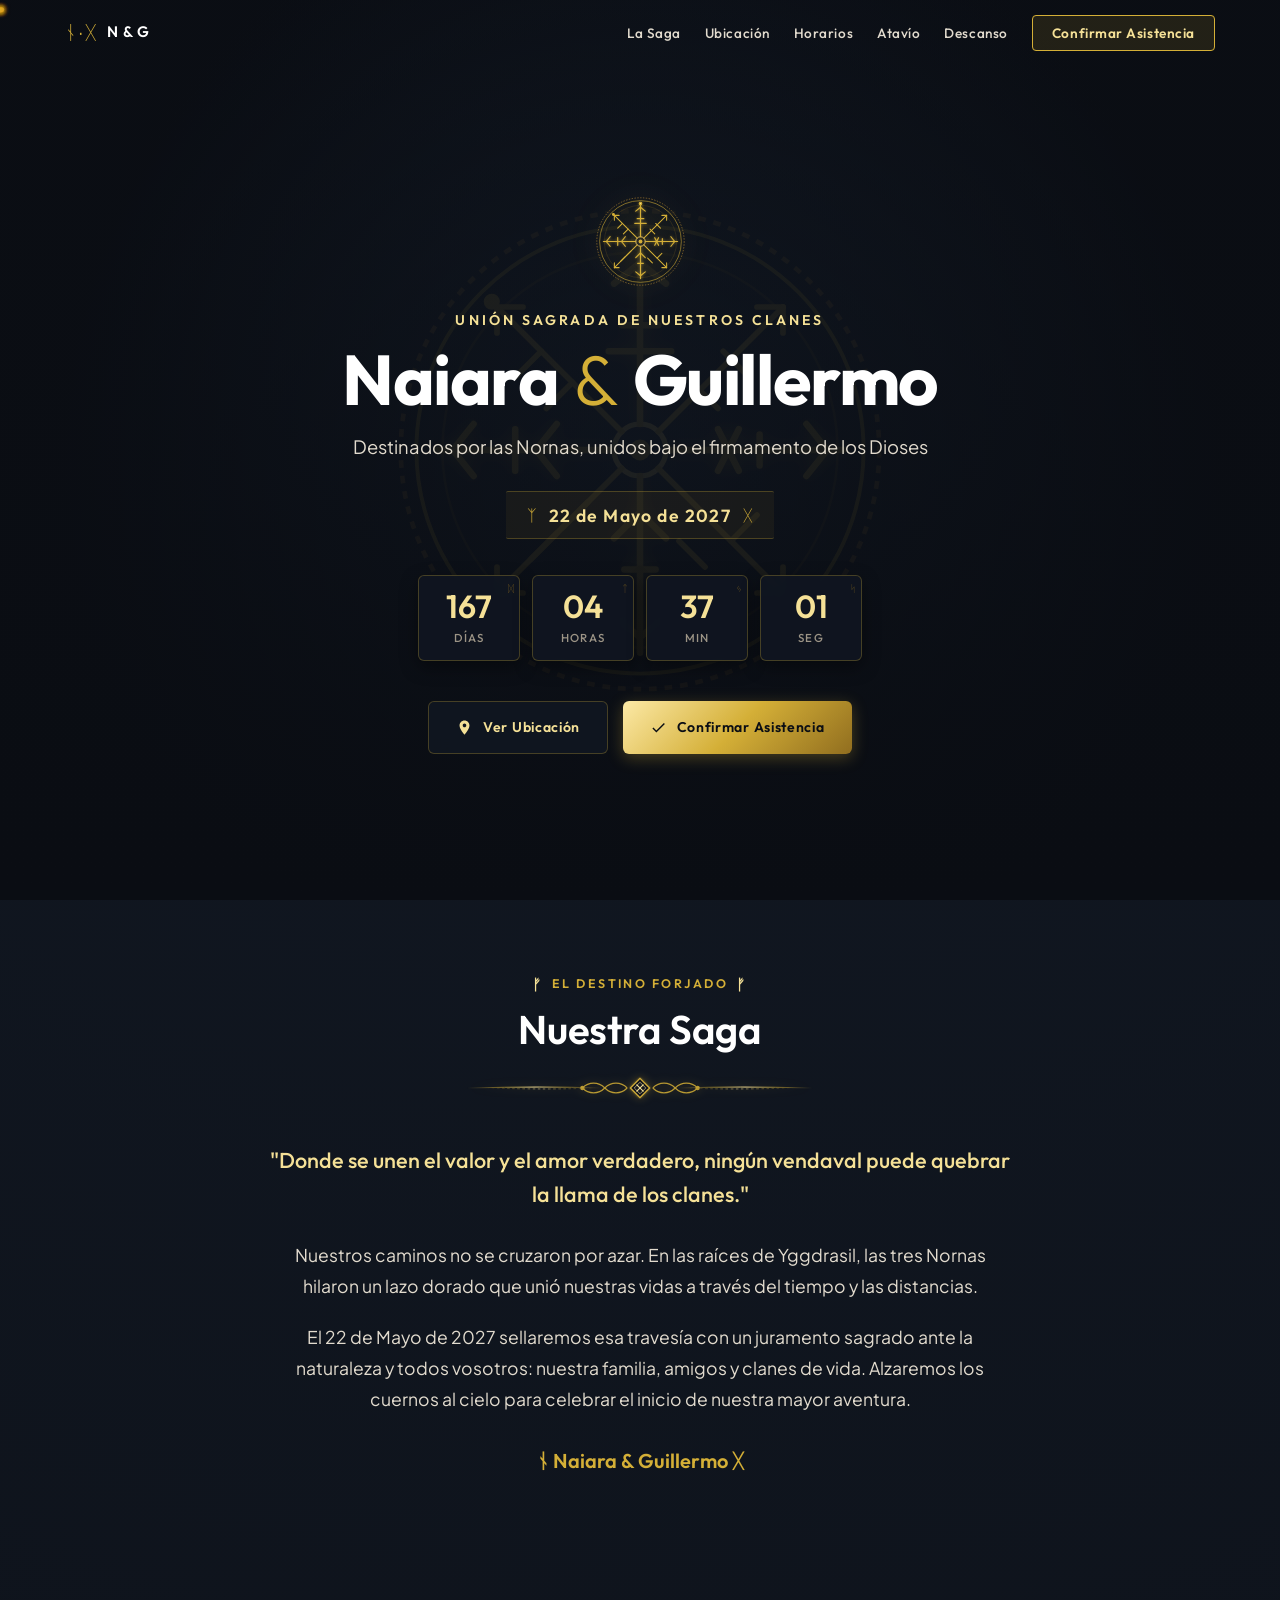
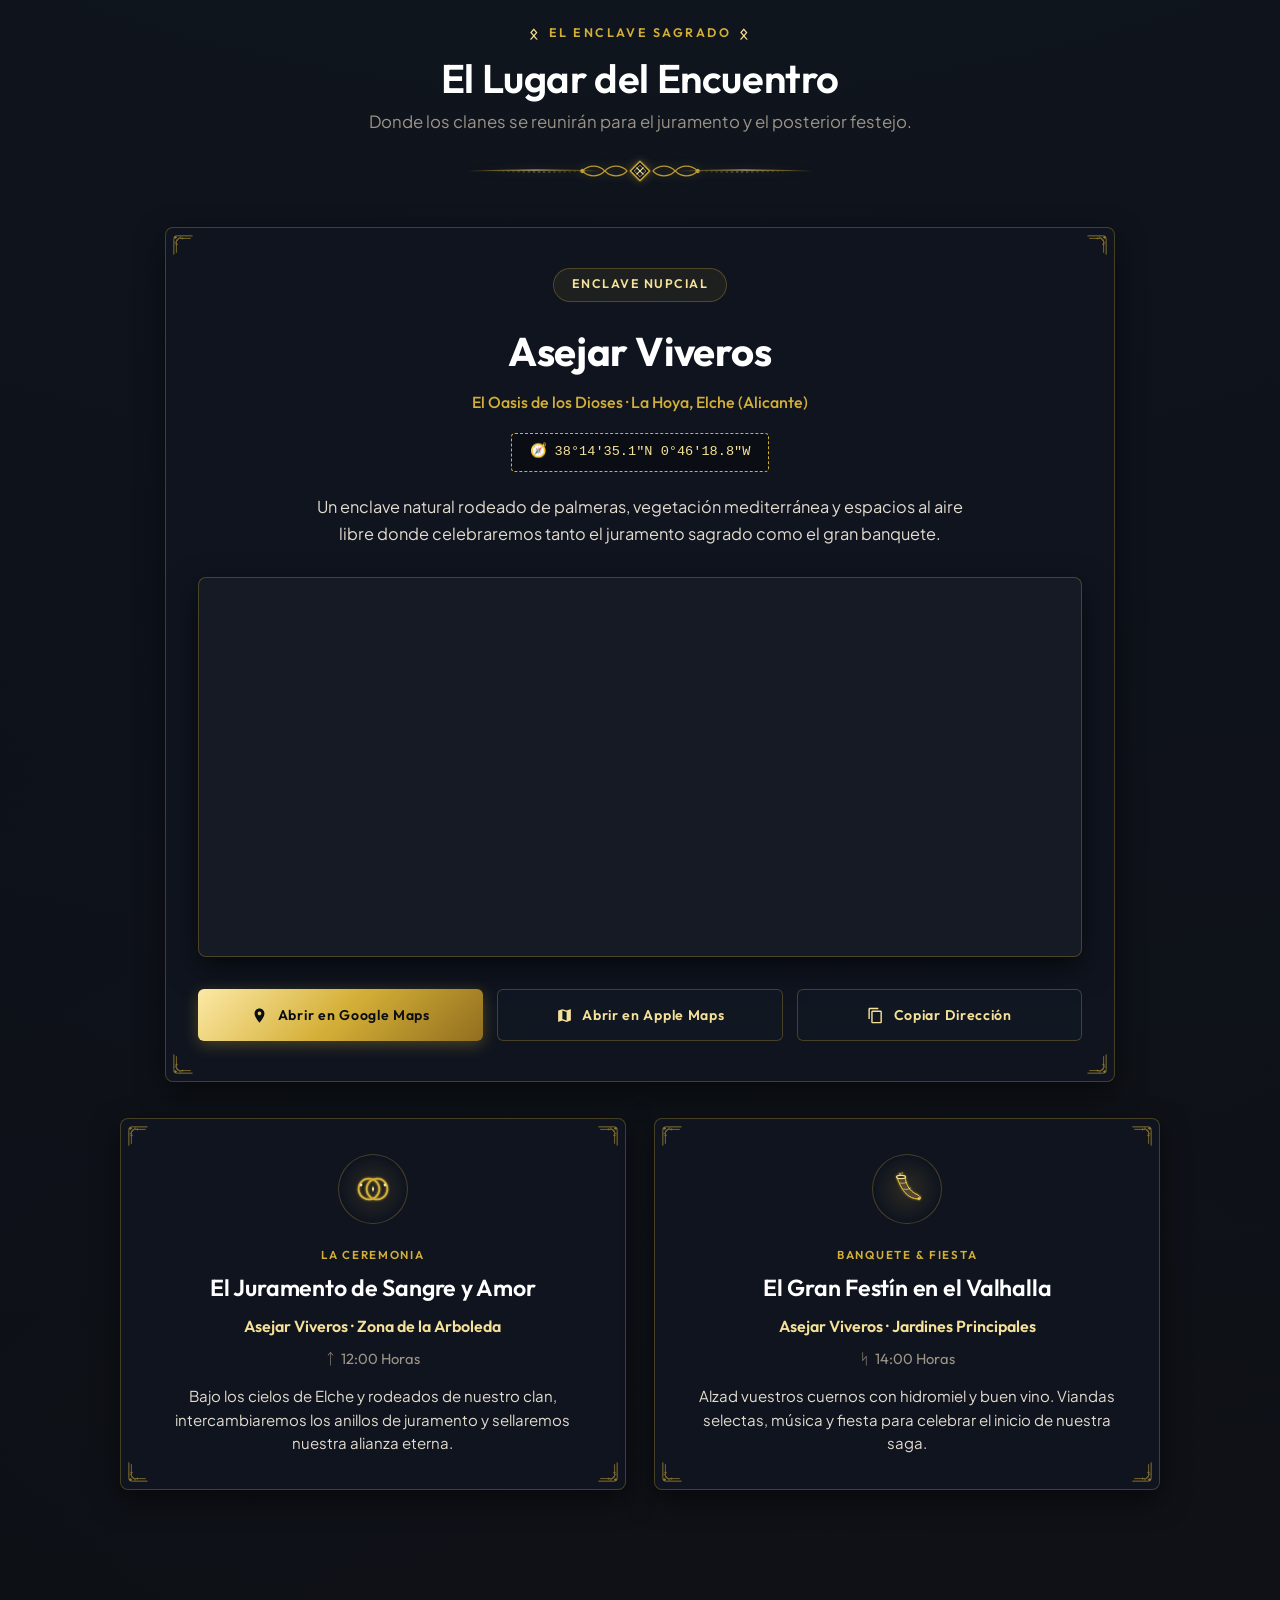
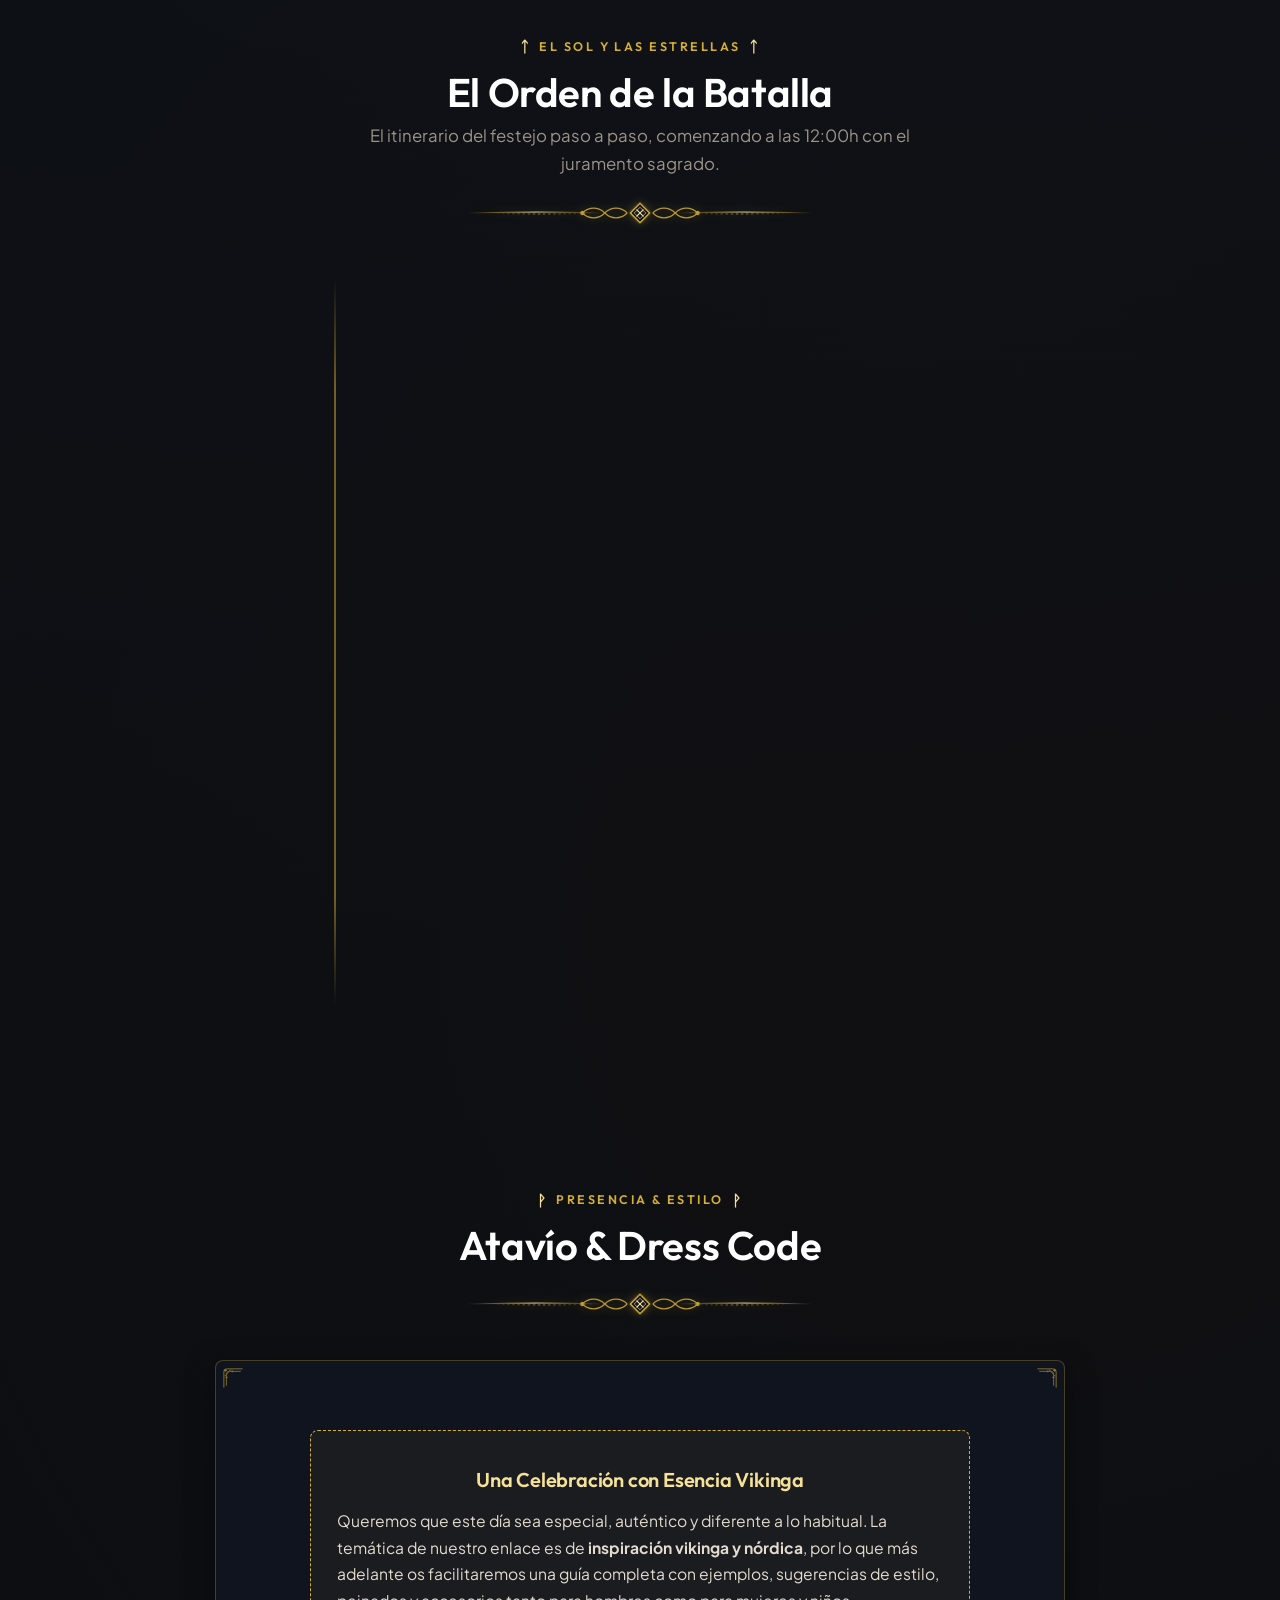
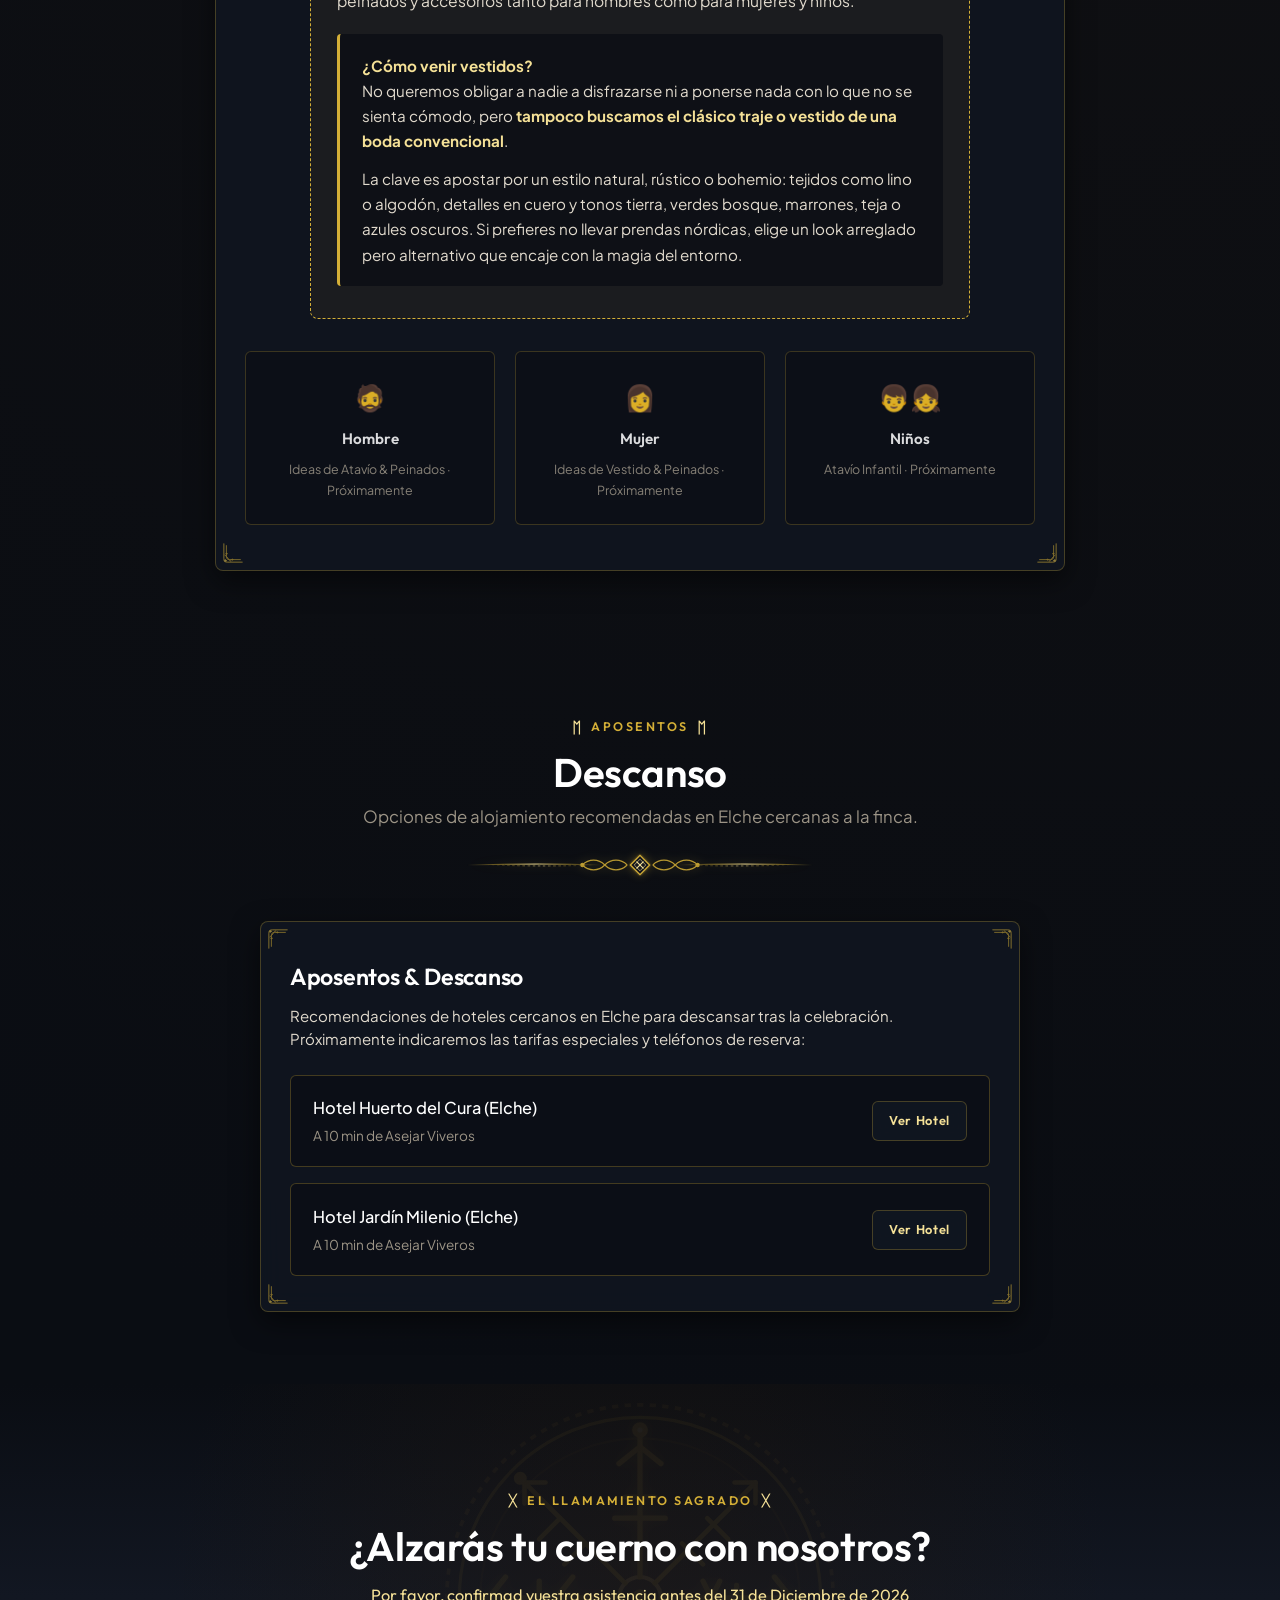
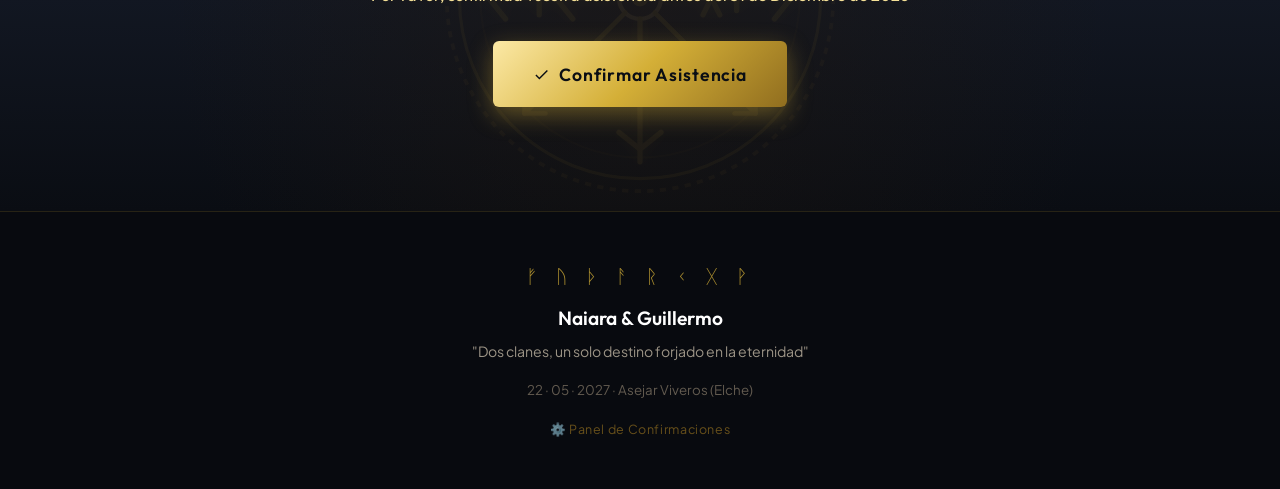
==== index.html @ ad353be0 "Initial commit + primera versión" ====
<!DOCTYPE html>
<html lang="es">
<head>
  <meta charset="UTF-8" />
  <meta name="viewport" content="width=device-width, initial-scale=1.0, maximum-scale=5.0" />
  <title>Naiara & Guillermo · 22 de Mayo de 2027</title>
  <meta name="description" content="Invitación de boda de Naiara & Guillermo · 22 de Mayo de 2027 en Asejar Viveros, Elche. Destinados por las Nornas, unidos bajo el firmamento de los Dioses." />

  <!-- Open Graph para compartir en WhatsApp, Telegram y redes -->
  <meta property="og:title" content="Boda Naiara & Guillermo · 22.05.2027" />
  <meta property="og:description" content="Acompáñanos a celebrar nuestro gran festejo de boda en Asejar Viveros (Elche)." />
  <meta property="og:type" content="website" />
  
  <!-- Favicon rúnico SVG -->
  <link rel="icon" type="image/svg+xml" href="assets/svg/vegvisir.svg" />

  <!-- Estilos -->
  <link rel="stylesheet" href="css/style.css" />
</head>
<body>

  <!-- Canvas interactivo de brasas nórdicas -->
  <canvas id="ember-canvas"></canvas>

  <!-- Telón de fondo para menú móvil (detrás de los links nítidos) -->
  <div class="nav-backdrop" id="nav-backdrop"></div>

  <div class="page-wrapper">

    <!-- BARRA DE NAVEGACIÓN SUPERIOR -->
    <header class="viking-navbar" id="viking-navbar">
      <div class="nav-container">
        <a href="#hero" class="nav-brand" aria-label="Inicio">
          <span class="nav-logo-rune">ᚾ·ᚷ</span>
          <span class="nav-names" data-bind="monogram">Naiara & Guillermo</span>
        </a>

        <!-- Botón Hamburguesa alineado a la derecha -->
        <button class="menu-toggle" id="menu-toggle" aria-label="Abrir menú de navegación">
          <span></span>
          <span></span>
          <span></span>
        </button>

        <nav>
          <ul class="nav-links" id="nav-links">
            <li><a href="#historia">La Saga</a></li>
            <li><a href="#ubicacion">Ubicación</a></li>
            <li><a href="#cronograma">Horarios</a></li>
            <li><a href="#atavio">Atavío</a></li>
            <li><a href="#descanso">Descanso</a></li>
            <li><a href="asistencia.html" class="nav-rsvp-btn">Confirmar Asistencia</a></li>
          </ul>
        </nav>
      </div>
    </header>

    <!-- PORTADA / HERO -->
    <section class="hero" id="hero">
      <div class="hero-ornament-bg">
        <img src="assets/svg/vegvisir.svg" alt="" width="520" height="520" />
      </div>

      <img src="assets/svg/vegvisir.svg" alt="Sello Vegvísir" class="hero-crest reveal" width="95" height="95" />

      <p class="hero-tagline-top reveal" style="--delay: 0.1s">Unión Sagrada de Nuestros Clanes</p>
      
      <h1 class="hero-title reveal" style="--delay: 0.2s">
        <span data-bind="brideName">Naiara</span>
        <span class="ampersand">&</span>
        <span data-bind="groomName">Guillermo</span>
      </h1>

      <p class="hero-subtitle reveal" style="--delay: 0.3s" data-bind="epicTagline">
        Destinados por las Nornas, unidos bajo el firmamento de los Dioses
      </p>

      <div class="hero-date-badge reveal" style="--delay: 0.4s">
        <span class="rune-icon">ᛉ</span>
        <span class="date-text" data-bind="dateDisplayText">22 de Mayo de 2027</span>
        <span class="rune-icon">ᚷ</span>
      </div>

      <!-- CONTADOR DE TIEMPO REGRESIVO -->
      <div class="countdown-wrapper reveal" id="countdown-box" style="--delay: 0.5s">
        <div class="countdown-unit">
          <span class="rune-mark">ᛞ</span>
          <div class="countdown-num" id="cd-days">--</div>
          <div class="countdown-label">Días</div>
        </div>
        <div class="countdown-unit">
          <span class="rune-mark">ᛏ</span>
          <div class="countdown-num" id="cd-hours">--</div>
          <div class="countdown-label">Horas</div>
        </div>
        <div class="countdown-unit">
          <span class="rune-mark">ᛃ</span>
          <div class="countdown-num" id="cd-mins">--</div>
          <div class="countdown-label">Min</div>
        </div>
        <div class="countdown-unit">
          <span class="rune-mark">ᛋ</span>
          <div class="countdown-num" id="cd-secs">--</div>
          <div class="countdown-label">Seg</div>
        </div>
      </div>

      <div class="hero-actions reveal" style="--delay: 0.6s">
        <a href="#ubicacion" class="btn-viking btn-viking-outline">
          <span class="btn-icon-svg">
            <svg viewBox="0 0 24 24"><path d="M12 2C8.13 2 5 5.13 5 9c0 5.25 7 13 7 13s7-7.75 7-13c0-3.87-3.13-7-7-7zm0 9.5c-1.38 0-2.5-1.12-2.5-2.5s1.12-2.5 2.5-2.5 2.5 1.12 2.5 2.5-1.12 2.5-2.5 2.5z"/></svg>
          </span>
          <span>Ver Ubicación</span>
        </a>
        <a href="asistencia.html" class="btn-viking btn-viking-primary">
          <span class="btn-icon-svg">
            <svg viewBox="0 0 24 24"><path d="M9 16.2L4.8 12l-1.4 1.4L9 19 21 7l-1.4-1.4L9 16.2z"/></svg>
          </span>
          <span>Confirmar Asistencia</span>
        </a>
      </div>
    </section>

    <!-- SECCIÓN: NUESTRA SAGA -->
    <section class="section" id="historia">
      <div class="container">
        <div class="section-header reveal">
          <div class="section-pretitle">
            <span class="rune">ᚠ</span>
            <span>El Destino Forjado</span>
            <span class="rune">ᚠ</span>
          </div>
          <h2 class="section-title">Nuestra Saga</h2>
          <div class="viking-divider">
            <img src="assets/svg/viking-divider.svg" alt="" />
          </div>
        </div>

        <div class="story-wrapper reveal">
          <blockquote class="story-quote">
            "Donde se unen el valor y el amor verdadero, ningún vendaval puede quebrar la llama de los clanes."
          </blockquote>
          <p class="story-p">
            Nuestros caminos no se cruzaron por azar. En las raíces de Yggdrasil, las tres Nornas hilaron un lazo dorado que unió nuestras vidas a través del tiempo y las distancias.
          </p>
          <p class="story-p">
            El 22 de Mayo de 2027 sellaremos esa travesía con un juramento sagrado ante la naturaleza y todos vosotros: nuestra familia, amigos y clanes de vida. Alzaremos los cuernos al cielo para celebrar el inicio de nuestra mayor aventura.
          </p>
          <div class="story-signature">
            ᚾ Naiara & Guillermo ᚷ
          </div>
        </div>
      </div>
    </section>

    <!-- SECCIÓN: UBICACIÓN (ASEJAR VIVEROS) -->
    <section class="section" id="ubicacion">
      <div class="container">
        <div class="section-header reveal">
          <div class="section-pretitle">
            <span class="rune">ᛟ</span>
            <span>El Enclave Sagrado</span>
            <span class="rune">ᛟ</span>
          </div>
          <h2 class="section-title">El Lugar del Encuentro</h2>
          <p class="section-subtitle">
            Donde los clanes se reunirán para el juramento y el posterior festejo.
          </p>
          <div class="viking-divider">
            <img src="assets/svg/viking-divider.svg" alt="" />
          </div>
        </div>

        <!-- TARJETA DEL ENCLAVE CON MAPA EMBEBIDO -->
        <div class="viking-card venue-showcase-card reveal">
          <img src="assets/svg/knot-corner.svg" class="card-corner corner-tl" alt="" />
          <img src="assets/svg/knot-corner.svg" class="card-corner corner-tr" alt="" />
          <img src="assets/svg/knot-corner.svg" class="card-corner corner-bl" alt="" />
          <img src="assets/svg/knot-corner.svg" class="card-corner corner-br" alt="" />

          <div class="venue-header-badge">
            <span>Enclave Nupcial</span>
          </div>

          <h3 class="venue-main-title" data-bind="venue.name">Asejar Viveros</h3>
          <p class="venue-tagline" data-bind="venue.subtitle">El Oasis de los Dioses · La Hoya, Elche (Alicante)</p>

          <div class="venue-coords-box" title="Coordenadas GPS">
            <span>🧭</span>
            <span data-bind="venue.coordinates">38°14'35.1"N 0°46'18.8"W</span>
          </div>

          <p class="venue-desc-text" data-bind="venue.description">
            Un enclave natural rodeado de palmeras, vegetación mediterránea y espacios al aire libre donde celebraremos tanto el juramento sagrado como el gran banquete.
          </p>

          <!-- MAPA EMBEBIDO -->
          <div class="map-frame-wrapper">
            <iframe 
              title="Ubicación de Asejar Viveros en Google Maps"
              src="https://maps.google.com/maps?q=38.2430805,-0.7718989&amp;hl=es&amp;z=15&amp;output=embed"
              loading="lazy"
              allowfullscreen>
            </iframe>
          </div>

          <!-- BOTONES DE ACCIÓN -->
          <div class="map-actions-grid">
            <a href="https://maps.app.goo.gl/aNG3K9HyFQzcdcWY9" target="_blank" rel="noopener noreferrer" class="btn-viking btn-viking-primary" data-bind="venue.mapsShortUrl">
              <span class="btn-icon-svg">
                <svg viewBox="0 0 24 24"><path d="M12 2C8.13 2 5 5.13 5 9c0 5.25 7 13 7 13s7-7.75 7-13c0-3.87-3.13-7-7-7zm0 9.5c-1.38 0-2.5-1.12-2.5-2.5s1.12-2.5 2.5-2.5 2.5 1.12 2.5 2.5-1.12 2.5-2.5 2.5z"/></svg>
              </span>
              <span>Abrir en Google Maps</span>
            </a>

            <a href="https://maps.apple.com/?q=38.2430805,-0.7718989" target="_blank" rel="noopener noreferrer" class="btn-viking btn-viking-outline" data-bind="venue.appleMapsUrl">
              <span class="btn-icon-svg">
                <svg viewBox="0 0 24 24"><path d="M20.5 3l-.16.03L15 5.1 9 3 3.36 4.9c-.21.07-.36.25-.36.48V20.5c0 .28.22.5.5.5l.16-.03L9 18.9l6 2.1 5.64-1.9c.21-.07.36-.25.36-.48V3.5c0-.28-.22-.5-.5-.5zM15 19l-6-2.11V5l6 2.11V19z"/></svg>
              </span>
              <span>Abrir en Apple Maps</span>
            </a>

            <button type="button" class="btn-viking btn-viking-outline" data-copy-target="venue-address-hidden" data-toast-msg="¡Dirección copiada al portapapeles!">
              <span class="btn-icon-svg">
                <svg viewBox="0 0 24 24"><path d="M16 1H4c-1.1 0-2 .9-2 2v14h2V3h12V1zm3 4H8c-1.1 0-2 .9-2 2v14c0 1.1.9 2 2 2h11c1.1 0 2-.9 2-2V7c0-1.1-.9-2-2-2zm0 16H8V7h11v14z"/></svg>
              </span>
              <span>Copiar Dirección</span>
            </button>
            <span id="venue-address-hidden" data-copy-val="Partida de La Hoya, Polígono 72, Parcela 83, 03294 La Hoya, Elche (Alicante)" style="display: none;"></span>
          </div>
        </div>

        <!-- CEREMONIA (12:00h) & BANQUETE (14:00h) -->
        <div class="conclaves-grid">
          <div class="viking-card conclave-card reveal" style="--delay: 0.1s">
            <img src="assets/svg/knot-corner.svg" class="card-corner corner-tl" alt="" />
            <img src="assets/svg/knot-corner.svg" class="card-corner corner-tr" alt="" />
            <img src="assets/svg/knot-corner.svg" class="card-corner corner-bl" alt="" />
            <img src="assets/svg/knot-corner.svg" class="card-corner corner-br" alt="" />

            <div>
              <div class="conclave-icon-box">
                <img src="assets/svg/rings-oath.svg" alt="Anillos" width="40" height="40" />
              </div>
              <span class="conclave-badge">La Ceremonia</span>
              <h3 class="conclave-title" data-bind="ceremony.title">El Juramento de Sangre y Amor</h3>
              <p class="conclave-place" data-bind="ceremony.placeName">Asejar Viveros · Zona de la Arboleda</p>
              <div class="conclave-time">
                <span class="rune">ᛏ</span>
                <span data-bind="ceremony.time">12:00 Horas</span>
              </div>
              <p class="conclave-desc" data-bind="ceremony.description">
                Bajo los cielos de Elche y rodeados de nuestro clan, intercambiaremos los anillos de juramento y sellaremos nuestra alianza eterna.
              </p>
            </div>
          </div>

          <div class="viking-card conclave-card reveal" style="--delay: 0.2s">
            <img src="assets/svg/knot-corner.svg" class="card-corner corner-tl" alt="" />
            <img src="assets/svg/knot-corner.svg" class="card-corner corner-tr" alt="" />
            <img src="assets/svg/knot-corner.svg" class="card-corner corner-bl" alt="" />
            <img src="assets/svg/knot-corner.svg" class="card-corner corner-br" alt="" />

            <div>
              <div class="conclave-icon-box">
                <img src="assets/svg/drinking-horn.svg" alt="Cuerno" width="40" height="40" />
              </div>
              <span class="conclave-badge">Banquete & Fiesta</span>
              <h3 class="conclave-title" data-bind="banquet.title">El Gran Festín en el Valhalla</h3>
              <p class="conclave-place" data-bind="banquet.placeName">Asejar Viveros · Jardines Principales</p>
              <div class="conclave-time">
                <span class="rune">ᛋ</span>
                <span data-bind="banquet.time">14:00 Horas</span>
              </div>
              <p class="conclave-desc" data-bind="banquet.description">
                Alzad vuestros cuernos con hidromiel y buen vino. Viandas selectas, música y fiesta para celebrar el inicio de nuestra saga.
              </p>
            </div>
          </div>
        </div>

      </div>
    </section>

    <!-- SECCIÓN: CRONOGRAMA / TIMELINE -->
    <section class="section" id="cronograma">
      <div class="container">
        <div class="section-header reveal">
          <div class="section-pretitle">
            <span class="rune">ᛏ</span>
            <span>El Sol y las Estrellas</span>
            <span class="rune">ᛏ</span>
          </div>
          <h2 class="section-title">El Orden de la Batalla</h2>
          <p class="section-subtitle">
            El itinerario del festejo paso a paso, comenzando a las 12:00h con el juramento sagrado.
          </p>
          <div class="viking-divider">
            <img src="assets/svg/viking-divider.svg" alt="" />
          </div>
        </div>

        <div class="timeline-container" id="timeline-list">
          <!-- Inyectado dinámicamente desde js/config.js -->
        </div>
      </div>
    </section>

    <!-- SECCIÓN: ATAVÍO DE GALA -->
    <section class="section" id="atavio">
      <div class="container">
        <div class="section-header reveal">
          <div class="section-pretitle">
            <span class="rune">ᚹ</span>
            <span>Presencia & Estilo</span>
            <span class="rune">ᚹ</span>
          </div>
          <h2 class="section-title">Atavío & Dress Code</h2>
          <div class="viking-divider">
            <img src="assets/svg/viking-divider.svg" alt="" />
          </div>
        </div>

        <div class="atavio-wrapper reveal">
          <div class="viking-card atavio-placeholder-card">
            <img src="assets/svg/knot-corner.svg" class="card-corner corner-tl" alt="" />
            <img src="assets/svg/knot-corner.svg" class="card-corner corner-tr" alt="" />
            <img src="assets/svg/knot-corner.svg" class="card-corner corner-bl" alt="" />
            <img src="assets/svg/knot-corner.svg" class="card-corner corner-br" alt="" />

            <div class="atavio-notice-box">
              <h3 class="atavio-notice-title">Una Celebración con Esencia Vikinga</h3>
              <p class="atavio-notice-text">
                Queremos que este día sea especial, auténtico y diferente a lo habitual. La temática de nuestro enlace es de <strong>inspiración vikinga y nórdica</strong>, por lo que más adelante os facilitaremos una guía completa con ejemplos, sugerencias de estilo, peinados y accesorios tanto para hombres como para mujeres y niños.
              </p>

              <div class="atavio-clarification-box">
                <p>
                  <strong>¿Cómo venir vestidos?</strong><br>
                  No queremos obligar a nadie a disfrazarse ni a ponerse nada con lo que no se sienta cómodo, pero <strong>tampoco buscamos el clásico traje o vestido de una boda convencional</strong>.
                </p>
                <p style="margin-top: 0.8rem;">
                  La clave es apostar por un estilo natural, rústico o bohemio: tejidos como lino o algodón, detalles en cuero y tonos tierra, verdes bosque, marrones, teja o azules oscuros. Si prefieres no llevar prendas nórdicas, elige un look arreglado pero alternativo que encaje con la magia del entorno.
                </p>
              </div>
            </div>

            <div class="atavio-categories-grid">
              <div class="atavio-cat-card">
                <span class="atavio-cat-icon">🧔</span>
                <span class="atavio-cat-name">Hombre</span>
                <span class="atavio-cat-status">Ideas de Atavío & Peinados · Próximamente</span>
              </div>
              <div class="atavio-cat-card">
                <span class="atavio-cat-icon">👩</span>
                <span class="atavio-cat-name">Mujer</span>
                <span class="atavio-cat-status">Ideas de Vestido & Peinados · Próximamente</span>
              </div>
              <div class="atavio-cat-card">
                <span class="atavio-cat-icon">👦👧</span>
                <span class="atavio-cat-name">Niños</span>
                <span class="atavio-cat-status">Atavío Infantil · Próximamente</span>
              </div>
            </div>
          </div>
        </div>
      </div>
    </section>

    <!-- SECCIÓN: DESCANSO -->
    <section class="section" id="descanso">
      <div class="container">
        <div class="section-header reveal">
          <div class="section-pretitle">
            <span class="rune">ᛖ</span>
            <span>Aposentos</span>
            <span class="rune">ᛖ</span>
          </div>
          <h2 class="section-title">Descanso</h2>
          <p class="section-subtitle">
            Opciones de alojamiento recomendadas en Elche cercanas a la finca.
          </p>
          <div class="viking-divider">
            <img src="assets/svg/viking-divider.svg" alt="" />
          </div>
        </div>

        <div class="stay-wrapper reveal">
          <div class="viking-card">
            <img src="assets/svg/knot-corner.svg" class="card-corner corner-tl" alt="" />
            <img src="assets/svg/knot-corner.svg" class="card-corner corner-tr" alt="" />
            <img src="assets/svg/knot-corner.svg" class="card-corner corner-bl" alt="" />
            <img src="assets/svg/knot-corner.svg" class="card-corner corner-br" alt="" />

            <h3 class="conclave-title" style="margin-bottom: 0.5rem;" data-bind="stay.title">Aposentos en Elche</h3>
            <p class="conclave-desc" data-bind="stay.description">
              Recomendaciones de hoteles cercanos para descansar tras la batalla:
            </p>

            <div class="hotel-list">
              <div class="hotel-item">
                <div>
                  <div class="hotel-name">Hotel Huerto del Cura (Elche)</div>
                  <div class="hotel-sub">A 10 min de Asejar Viveros</div>
                </div>
                <a href="https://maps.google.com/?q=Hotel+Huerto+del+Cura+Elche" target="_blank" rel="noopener noreferrer" class="btn-viking btn-viking-outline" style="min-height: 40px; padding: 0.45rem 1rem; font-size: 0.8rem;">
                  <span>Ver Hotel</span>
                </a>
              </div>

              <div class="hotel-item">
                <div>
                  <div class="hotel-name">Hotel Jardín Milenio (Elche)</div>
                  <div class="hotel-sub">A 10 min de Asejar Viveros</div>
                </div>
                <a href="https://maps.google.com/?q=Hotel+Jardin+Milenio+Elche" target="_blank" rel="noopener noreferrer" class="btn-viking btn-viking-outline" style="min-height: 40px; padding: 0.45rem 1rem; font-size: 0.8rem;">
                  <span>Ver Hotel</span>
                </a>
              </div>
            </div>
          </div>
        </div>
      </div>
    </section>

    <!-- LLAMAMIENTO FINAL -->
    <section class="cta-section" id="confirmar">
      <div class="cta-vegvisir-bg">
        <img src="assets/svg/vegvisir.svg" alt="" width="420" height="420" />
      </div>

      <div class="container" style="position: relative; z-index: 2;">
        <p class="section-pretitle">
          <span class="rune">ᚷ</span>
          <span>El Llamamiento Sagrado</span>
          <span class="rune">ᚷ</span>
        </p>

        <h2 class="cta-title">¿Alzarás tu cuerno con nosotros?</h2>
        
        <p class="cta-deadline" data-bind="rsvp.deadlineText">
          Por favor, confirmad vuestra asistencia antes del 31 de Diciembre de 2026
        </p>

        <div>
          <a href="asistencia.html" class="btn-viking btn-viking-primary btn-cta-giant">
            <span class="btn-icon-svg">
              <svg viewBox="0 0 24 24"><path d="M9 16.2L4.8 12l-1.4 1.4L9 19 21 7l-1.4-1.4L9 16.2z"/></svg>
            </span>
            <span>Confirmar Asistencia</span>
          </a>
        </div>
      </div>
    </section>

    <!-- FOOTER -->
    <footer class="viking-footer">
      <div class="footer-runes">ᚠ ᚢ ᚦ ᚨ ᚱ ᚲ ᚷ ᚹ</div>
      <div class="footer-names">Naiara & Guillermo</div>
      <p class="footer-quote">"Dos clanes, un solo destino forjado en la eternidad"</p>
      <small style="color: #635b50;">22 · 05 · 2027 · Asejar Viveros (Elche)</small>
      <br>
      <a href="dashboard.html" class="footer-admin-link">⚙️ Panel de Confirmaciones</a>
    </footer>

  </div>

  <!-- BOTÓN FLOTANTE VOLVER ARRIBA (BACK TO TOP) -->
  <button class="back-to-top" id="back-to-top" aria-label="Volver arriba">
    <svg viewBox="0 0 24 24">
      <path d="M7.41 15.41L12 10.83l4.59 4.58L18 14l-6-6-6 6z"/>
    </svg>
  </button>

  <!-- TOAST DE CONFIRMACIÓN -->
  <div class="toast-notice" id="copy-toast">
    ¡Copiado al portapapeles!
  </div>

  <!-- Scripts -->
  <script src="js/config.js"></script>
  <script src="js/main.js"></script>
</body>
</html>
---- css/style.css ----
/* ===================================================================
   HOJA DE ESTILOS PRINCIPAL - BODA NAIARA & GUILLERMO
   Estilo: Nórdico Moderno, Minimalista & Sofisticado
   Tipografía: Outfit + Plus Jakarta Sans
   =================================================================== */

@import url('https://fonts.googleapis.com/css2?family=Outfit:wght@300;400;500;600;700&family=Plus+Jakarta+Sans:wght@300;400;500;600&display=swap');

:root {
  /* Paleta Nórdica Contemporánea */
  --bg-deep: #0a0d13;
  --bg-surface: #10151f;
  --bg-card: rgba(16, 22, 33, 0.9);
  --bg-card-hover: rgba(22, 30, 45, 0.98);

  --gold-primary: #d4af37;
  --gold-light: #f5e197;
  --gold-dark: #916e1f;
  --gold-glow: rgba(212, 175, 55, 0.35);
  --gold-gradient: linear-gradient(135deg, #fce9a6 0%, #d4af37 50%, #916e1f 100%);

  --text-bright: #ffffff;
  --text-main: #e2dbce;
  --text-muted: #9c9486;
  --text-gold: #e2be62;

  --border-color: rgba(212, 175, 55, 0.28);
  --border-color-strong: rgba(212, 175, 55, 0.7);

  /* Tipografías Modernas */
  --font-epic: 'Outfit', -apple-system, BlinkMacSystemFont, sans-serif;
  --font-title: 'Outfit', -apple-system, BlinkMacSystemFont, sans-serif;
  --font-body: 'Plus Jakarta Sans', -apple-system, BlinkMacSystemFont, sans-serif;

  /* Transiciones */
  --transition-smooth: all 0.3s cubic-bezier(0.16, 1, 0.3, 1);
  --transition-quick: all 0.18s ease;
}

/* Reset y base */
*, *::before, *::after {
  box-sizing: border-box;
  margin: 0;
  padding: 0;
  -webkit-tap-highlight-color: transparent;
}

html {
  scroll-behavior: smooth;
  font-size: 16px;
  background-color: var(--bg-deep);
  color: var(--text-main);
  overflow-x: hidden;
  width: 100%;
}

body {
  font-family: var(--font-body);
  line-height: 1.65;
  overflow-x: hidden;
  width: 100%;
  background-color: var(--bg-deep);
  background-image: 
    radial-gradient(circle at 50% 0%, rgba(30, 42, 60, 0.4) 0%, transparent 60%),
    radial-gradient(circle at 80% 60%, rgba(35, 25, 15, 0.25) 0%, transparent 50%);
  position: relative;
  min-height: 100vh;
}

body.menu-locked {
  overflow: hidden;
}

/* Canvas de brasas nórdicas */
#ember-canvas {
  position: fixed;
  top: 0;
  left: 0;
  width: 100%;
  height: 100%;
  pointer-events: none;
  z-index: 1;
}

/* Envoltorio principal (sin z-index que atrape el stacking context de la navbar) */
.page-wrapper {
  position: relative;
  width: 100%;
  overflow-x: hidden;
}

.container {
  width: 100%;
  max-width: 1080px;
  margin: 0 auto;
  padding: 0 1.25rem;
}

.section {
  padding: 4.5rem 0;
  position: relative;
}

/* Tipografía de títulos: pesos refinados y ligeros, no sobrecargados */
h1, h2, h3, h4, .epic-font {
  font-family: var(--font-title);
  color: var(--text-bright);
  font-weight: 600;
  letter-spacing: -0.01em;
}

.title-font {
  font-family: var(--font-title);
  letter-spacing: 0.04em;
  text-transform: uppercase;
}

.gold-text {
  background: var(--gold-gradient);
  -webkit-background-clip: text;
  -webkit-text-fill-color: transparent;
  display: inline-block;
}

/* Divisor vikingo */
.viking-divider {
  width: 100%;
  max-width: 400px;
  margin: 1.2rem auto 2rem auto;
  display: flex;
  align-items: center;
  justify-content: center;
}

.viking-divider img,
.viking-divider svg {
  width: 100%;
  height: auto;
  max-height: 32px;
  filter: drop-shadow(0 0 5px rgba(212, 175, 55, 0.35));
}

.section-header {
  text-align: center;
  margin-bottom: 2.5rem;
}

.section-pretitle {
  font-family: var(--font-title);
  font-size: 0.78rem;
  letter-spacing: 0.2em;
  text-transform: uppercase;
  color: var(--gold-primary);
  display: flex;
  align-items: center;
  justify-content: center;
  gap: 0.5rem;
  margin-bottom: 0.5rem;
  font-weight: 600;
}

.section-pretitle .rune {
  font-size: 0.95rem;
  color: var(--gold-light);
}

.section-title {
  font-size: clamp(1.75rem, 5vw, 2.5rem);
  color: var(--text-bright);
  margin-bottom: 0.4rem;
  line-height: 1.2;
  font-weight: 600;
}

.section-subtitle {
  font-size: clamp(0.92rem, 2.5vw, 1.05rem);
  color: var(--text-muted);
  max-width: 600px;
  margin: 0 auto;
  font-weight: 400;
}

/* ===================================================================
   BARRA DE NAVEGACIÓN Y MENÚ MÓVIL (CORRECCIÓN TOTAL DE STACKING)
   =================================================================== */
.viking-navbar {
  position: fixed;
  top: 0;
  left: 0;
  width: 100%;
  z-index: 2000;
  padding: 1rem 1.25rem;
  transition: var(--transition-smooth);
}

.viking-navbar.scrolled {
  background: rgba(10, 13, 19, 0.95);
  backdrop-filter: blur(14px);
  -webkit-backdrop-filter: blur(14px);
  padding: 0.75rem 1.25rem;
  border-bottom: 1px solid rgba(212, 175, 55, 0.2);
  box-shadow: 0 4px 20px rgba(0, 0, 0, 0.7);
}

.nav-container {
  max-width: 1150px;
  margin: 0 auto;
  display: flex;
  align-items: center;
  justify-content: space-between;
  width: 100%;
}

.nav-brand {
  display: flex;
  align-items: center;
  gap: 0.6rem;
  text-decoration: none;
  z-index: 2005;
}

.nav-logo-rune {
  font-size: 1.2rem;
  color: var(--gold-primary);
  letter-spacing: 0.1em;
}

.nav-names {
  font-family: var(--font-title);
  font-size: 0.95rem;
  font-weight: 600;
  color: var(--text-bright);
  letter-spacing: 0.06em;
  text-transform: uppercase;
}

.nav-links {
  display: flex;
  list-style: none;
  gap: 1.5rem;
  align-items: center;
}

.nav-links a {
  text-decoration: none;
  color: var(--text-main);
  font-family: var(--font-title);
  font-size: 0.85rem;
  font-weight: 500;
  letter-spacing: 0.04em;
  transition: var(--transition-quick);
  position: relative;
  padding: 0.3rem 0;
}

.nav-links a:hover {
  color: var(--gold-light);
}

.nav-rsvp-btn {
  border: 1px solid var(--gold-primary) !important;
  padding: 0.5rem 1.2rem !important;
  border-radius: 4px;
  background: rgba(212, 175, 55, 0.12);
  color: var(--gold-light) !important;
  font-weight: 600 !important;
  transition: var(--transition-smooth) !important;
}

.nav-rsvp-btn:hover {
  background: var(--gold-primary) !important;
  color: #0a0d13 !important;
  box-shadow: 0 0 15px var(--gold-glow);
}

/* Botón Hamburguesa: Alineado en el extremo derecho en móvil */
.menu-toggle {
  display: none;
  background: transparent;
  border: 1px solid var(--border-color);
  border-radius: 4px;
  cursor: pointer;
  padding: 0.5rem;
  flex-direction: column;
  justify-content: center;
  align-items: center;
  gap: 4px;
  min-width: 44px;
  min-height: 44px;
  margin-left: auto; /* Empuja el icono a la derecha del todo */
  z-index: 2005;
}

.menu-toggle span {
  display: block;
  width: 20px;
  height: 2px;
  background: var(--gold-light);
  transition: var(--transition-quick);
}

.menu-toggle.active span:nth-child(1) {
  transform: translateY(6px) rotate(45deg);
}
.menu-toggle.active span:nth-child(2) {
  opacity: 0;
}
.menu-toggle.active span:nth-child(3) {
  transform: translateY(-6px) rotate(-45deg);
}

/* Telón de fondo oscuro (detrás del menú, delante del contenido) */
.nav-backdrop {
  display: none;
  position: fixed;
  top: 0;
  left: 0;
  width: 100vw;
  height: 100vh;
  background: rgba(5, 7, 10, 0.75);
  backdrop-filter: blur(8px);
  -webkit-backdrop-filter: blur(8px);
  z-index: 1990; /* Justo debajo de nav-links y la barra */
  opacity: 0;
  pointer-events: none;
  transition: opacity 0.3s ease;
}

.nav-backdrop.active {
  display: block;
  opacity: 1;
  pointer-events: auto;
}

/* ===================================================================
   HERO / PORTADA
   =================================================================== */
.hero {
  min-height: 100vh;
  display: flex;
  flex-direction: column;
  justify-content: center;
  align-items: center;
  text-align: center;
  position: relative;
  padding: 6.5rem 1.25rem 3.5rem 1.25rem;
  overflow: hidden;
  background: 
    linear-gradient(180deg, rgba(10, 13, 19, 0.4) 0%, rgba(10, 13, 19, 0.9) 85%, var(--bg-deep) 100%),
    radial-gradient(circle at center, rgba(30, 45, 65, 0.5) 0%, rgba(10, 13, 19, 0.95) 75%);
}

.hero-ornament-bg {
  position: absolute;
  top: 50%;
  left: 50%;
  width: min(85vw, 520px);
  height: min(85vw, 520px);
  transform: translate(-50%, -50%);
  opacity: 0.07;
  pointer-events: none;
  animation: slowSpin 130s linear infinite;
}

@keyframes slowSpin {
  from { transform: translate(-50%, -50%) rotate(0deg); }
  to { transform: translate(-50%, -50%) rotate(360deg); }
}

.hero-crest {
  width: clamp(70px, 14vw, 95px);
  height: clamp(70px, 14vw, 95px);
  margin-bottom: 1.2rem;
  filter: drop-shadow(0 0 16px var(--gold-glow));
}

.hero-tagline-top {
  font-family: var(--font-title);
  font-size: clamp(0.75rem, 2.2vw, 0.88rem);
  letter-spacing: 0.22em;
  text-transform: uppercase;
  color: var(--gold-light);
  margin-bottom: 0.6rem;
  font-weight: 600;
}

.hero-title {
  font-size: clamp(2.3rem, 7.5vw, 4.4rem);
  line-height: 1.1;
  margin-bottom: 0.8rem;
  font-weight: 700;
  letter-spacing: -0.02em;
}

.hero-title .ampersand {
  font-weight: 300;
  color: var(--gold-primary);
  margin: 0 0.2rem;
  font-style: normal;
}

.hero-subtitle {
  font-size: clamp(0.95rem, 2.8vw, 1.15rem);
  font-family: var(--font-body);
  color: var(--text-main);
  max-width: 620px;
  margin: 0 auto 1.8rem auto;
  padding: 0 0.5rem;
  font-weight: 400;
}

.hero-date-badge {
  display: inline-flex;
  align-items: center;
  justify-content: center;
  gap: 0.75rem;
  padding: 0.55rem 1.3rem;
  border-top: 1px solid var(--border-color);
  border-bottom: 1px solid var(--border-color);
  margin-bottom: 2.2rem;
  background: rgba(212, 175, 55, 0.06);
  border-radius: 2px;
}

.hero-date-badge .date-text {
  font-family: var(--font-title);
  font-size: clamp(0.92rem, 2.8vw, 1.1rem);
  letter-spacing: 0.08em;
  font-weight: 600;
  color: var(--gold-light);
  white-space: nowrap;
}

.hero-date-badge .rune-icon {
  color: var(--gold-primary);
  font-size: 1rem;
}

/* ===================================================================
   CONTADOR VIKINGO
   =================================================================== */
.countdown-wrapper {
  display: grid;
  grid-template-columns: repeat(4, 1fr);
  gap: 0.75rem;
  width: 100%;
  max-width: 460px;
  margin: 0 auto 2.5rem auto;
  padding: 0 0.5rem;
}

.countdown-unit {
  position: relative;
  background: var(--bg-card);
  border: 1px solid var(--border-color);
  padding: 0.85rem 0.4rem;
  text-align: center;
  border-radius: 6px;
  box-shadow: 0 6px 18px rgba(0, 0, 0, 0.4);
  backdrop-filter: blur(8px);
  -webkit-backdrop-filter: blur(8px);
  transition: var(--transition-smooth);
}

.countdown-unit:hover {
  transform: translateY(-2px);
  border-color: var(--border-color-strong);
}

.countdown-unit .rune-mark {
  position: absolute;
  top: 3px;
  right: 5px;
  font-size: 0.65rem;
  color: var(--gold-dark);
  opacity: 0.6;
}

.countdown-num {
  font-family: var(--font-title);
  font-size: clamp(1.35rem, 4.5vw, 2rem);
  line-height: 1.1;
  color: var(--gold-light);
  font-weight: 600;
}

.countdown-label {
  font-family: var(--font-title);
  font-size: clamp(0.65rem, 1.8vw, 0.72rem);
  letter-spacing: 0.1em;
  text-transform: uppercase;
  color: var(--text-muted);
  margin-top: 0.2rem;
  font-weight: 500;
}

.hero-actions {
  display: flex;
  gap: 0.9rem;
  flex-wrap: wrap;
  justify-content: center;
  width: 100%;
}

/* ===================================================================
   BOTONES
   =================================================================== */
.btn-viking {
  position: relative;
  display: inline-flex;
  align-items: center;
  justify-content: center;
  gap: 0.6rem;
  min-height: 48px;
  padding: 0.85rem 1.7rem;
  font-family: var(--font-title);
  font-size: 0.88rem;
  font-weight: 600;
  letter-spacing: 0.05em;
  text-decoration: none;
  cursor: pointer;
  border: none;
  border-radius: 6px;
  transition: var(--transition-smooth);
  overflow: hidden;
  text-align: center;
}

.btn-viking-primary {
  background: var(--gold-gradient);
  color: #0b0e14;
  box-shadow: 0 4px 16px rgba(212, 175, 55, 0.3);
}

.btn-viking-primary:hover,
.btn-viking-primary:active {
  transform: translateY(-2px);
  box-shadow: 0 8px 24px rgba(212, 175, 55, 0.5);
  color: #000;
}

.btn-viking-outline {
  background: rgba(18, 24, 35, 0.75);
  color: var(--gold-light);
  border: 1px solid var(--border-color);
  backdrop-filter: blur(8px);
}

.btn-viking-outline:hover,
.btn-viking-outline:active {
  border-color: var(--gold-primary);
  background: rgba(212, 175, 55, 0.14);
  color: #fff;
  transform: translateY(-2px);
}

.btn-icon-svg {
  width: 17px;
  height: 17px;
  display: inline-flex;
  align-items: center;
  justify-content: center;
  flex-shrink: 0;
}

.btn-icon-svg svg {
  width: 100%;
  height: 100%;
  fill: currentColor;
}

/* ===================================================================
   TARJETAS
   =================================================================== */
.viking-card {
  position: relative;
  background: var(--bg-card);
  border: 1px solid var(--border-color);
  border-radius: 8px;
  padding: 2.2rem 1.8rem;
  backdrop-filter: blur(12px);
  -webkit-backdrop-filter: blur(12px);
  box-shadow: 0 10px 28px rgba(0, 0, 0, 0.5);
  transition: var(--transition-smooth);
}

.viking-card:hover {
  border-color: var(--border-color-strong);
  background: var(--bg-card-hover);
  box-shadow: 0 16px 36px rgba(0, 0, 0, 0.65), 0 0 15px rgba(212, 175, 55, 0.1);
}

.card-corner {
  position: absolute;
  width: 22px;
  height: 22px;
  pointer-events: none;
  opacity: 0.6;
}

.corner-tl { top: 6px; left: 6px; }
.corner-tr { top: 6px; right: 6px; transform: scaleX(-1); }
.corner-bl { bottom: 6px; left: 6px; transform: scaleY(-1); }
.corner-br { bottom: 6px; right: 6px; transform: scale(-1); }

/* ===================================================================
   SECCIÓN: NUESTRA SAGA
   =================================================================== */
.story-wrapper {
  max-width: 760px;
  margin: 0 auto;
  text-align: center;
}

.story-quote {
  font-family: var(--font-title);
  font-size: clamp(1.15rem, 3.2vw, 1.35rem);
  color: var(--gold-light);
  margin-bottom: 1.8rem;
  line-height: 1.55;
  font-weight: 500;
  padding: 0 0.5rem;
}

.story-p {
  font-size: clamp(0.98rem, 2.4vw, 1.1rem);
  color: var(--text-main);
  margin-bottom: 1.3rem;
  line-height: 1.75;
  padding: 0 0.5rem;
  font-weight: 400;
}

.story-signature {
  margin-top: 1.8rem;
  font-family: var(--font-title);
  font-size: clamp(1.1rem, 2.8vw, 1.25rem);
  font-weight: 600;
  color: var(--gold-primary);
}

/* ===================================================================
   SECCIÓN: UBICACIÓN
   =================================================================== */
.venue-showcase-card {
  max-width: 950px;
  margin: 0 auto;
  padding: 2.5rem 2rem;
  text-align: center;
}

.venue-header-badge {
  display: inline-flex;
  align-items: center;
  gap: 0.5rem;
  padding: 0.35rem 1.1rem;
  background: rgba(212, 175, 55, 0.08);
  border: 1px solid var(--border-color);
  border-radius: 50px;
  font-family: var(--font-title);
  font-size: 0.78rem;
  letter-spacing: 0.12em;
  text-transform: uppercase;
  color: var(--gold-light);
  margin-bottom: 1rem;
  font-weight: 600;
}

.venue-main-title {
  font-size: clamp(1.75rem, 5vw, 2.5rem);
  margin-bottom: 0.35rem;
  font-weight: 700;
}

.venue-tagline {
  font-family: var(--font-title);
  font-size: 1rem;
  color: var(--gold-primary);
  margin-bottom: 1.1rem;
  font-weight: 500;
}

.venue-coords-box {
  display: inline-flex;
  align-items: center;
  gap: 0.5rem;
  background: rgba(10, 13, 19, 0.85);
  border: 1px dashed var(--gold-primary);
  padding: 0.45rem 1.1rem;
  border-radius: 4px;
  font-family: 'Courier New', monospace;
  font-size: 0.85rem;
  color: var(--gold-light);
  margin-bottom: 1.4rem;
}

.venue-desc-text {
  max-width: 680px;
  margin: 0 auto 1.8rem auto;
  font-size: 1.02rem;
  line-height: 1.65;
  color: var(--text-main);
  font-weight: 400;
}

.map-frame-wrapper {
  position: relative;
  width: 100%;
  height: 380px;
  border-radius: 8px;
  overflow: hidden;
  border: 1px solid var(--border-color);
  box-shadow: 0 10px 30px rgba(0, 0, 0, 0.6);
  margin-bottom: 2rem;
  background: #151a24;
}

.map-frame-wrapper iframe {
  width: 100%;
  height: 100%;
  border: 0;
  filter: contrast(1.05) brightness(0.92);
}

.map-actions-grid {
  display: flex;
  gap: 0.9rem;
  flex-wrap: wrap;
  justify-content: center;
}

.map-actions-grid .btn-viking {
  flex: 1 1 200px;
  max-width: 300px;
}

.conclaves-grid {
  display: grid;
  grid-template-columns: repeat(auto-fit, minmax(290px, 1fr));
  gap: 1.8rem;
  margin-top: 2.2rem;
}

.conclave-card {
  text-align: center;
}

.conclave-icon-box {
  width: 70px;
  height: 70px;
  margin: 0 auto 1rem auto;
  display: flex;
  align-items: center;
  justify-content: center;
  border-radius: 50%;
  background: radial-gradient(circle, rgba(212, 175, 55, 0.15) 0%, transparent 70%);
  border: 1px solid var(--border-color);
}

.conclave-icon-box svg,
.conclave-icon-box img {
  width: 40px;
  height: 40px;
}

.conclave-badge {
  display: inline-block;
  font-family: var(--font-title);
  font-size: 0.72rem;
  letter-spacing: 0.15em;
  text-transform: uppercase;
  color: var(--gold-primary);
  margin-bottom: 0.35rem;
  font-weight: 600;
}

.conclave-title {
  font-size: clamp(1.25rem, 3vw, 1.45rem);
  margin-bottom: 0.35rem;
  font-weight: 600;
}

.conclave-place {
  font-family: var(--font-title);
  font-size: 1rem;
  color: var(--gold-light);
  margin-bottom: 0.35rem;
  font-weight: 600;
}

.conclave-time {
  display: inline-flex;
  align-items: center;
  gap: 0.4rem;
  font-size: 0.92rem;
  color: var(--text-muted);
  margin-bottom: 0.8rem;
  font-family: var(--font-title);
}

.conclave-desc {
  font-size: 0.94rem;
  color: var(--text-main);
  line-height: 1.55;
  font-weight: 400;
}

/* ===================================================================
   CRONOGRAMA
   =================================================================== */
.timeline-container {
  max-width: 660px;
  margin: 0 auto;
  position: relative;
}

.timeline-container::before {
  content: '';
  position: absolute;
  top: 10px;
  bottom: 10px;
  left: 24px;
  width: 2px;
  background: linear-gradient(180deg, transparent 0%, var(--gold-primary) 15%, var(--gold-primary) 85%, transparent 100%);
  opacity: 0.5;
}

.timeline-step {
  display: flex;
  gap: 1.4rem;
  margin-bottom: 1.8rem;
  position: relative;
}

.step-rune-badge {
  width: 48px;
  height: 48px;
  min-width: 48px;
  background: var(--bg-surface);
  border: 2px solid var(--gold-primary);
  border-radius: 50%;
  display: flex;
  align-items: center;
  justify-content: center;
  font-size: 1.15rem;
  color: var(--gold-light);
  box-shadow: 0 0 10px var(--gold-glow);
  z-index: 2;
  transition: var(--transition-smooth);
}

.timeline-step:hover .step-rune-badge {
  transform: scale(1.06);
}

.step-content {
  background: var(--bg-card);
  border: 1px solid var(--border-color);
  padding: 1.2rem 1.4rem;
  border-radius: 6px;
  flex: 1;
  box-shadow: 0 4px 16px rgba(0, 0, 0, 0.35);
  transition: var(--transition-smooth);
}

.step-time {
  font-family: var(--font-title);
  font-size: 0.8rem;
  color: var(--gold-primary);
  letter-spacing: 0.08em;
  font-weight: 600;
  margin-bottom: 0.2rem;
}

.step-title {
  font-size: 1.15rem;
  margin-bottom: 0.3rem;
  font-weight: 600;
}

.step-desc {
  font-size: 0.92rem;
  color: var(--text-main);
  line-height: 1.5;
  font-weight: 400;
}

/* ===================================================================
   ATAVÍO DE GALA
   =================================================================== */
.atavio-wrapper {
  max-width: 850px;
  margin: 0 auto;
}

.atavio-placeholder-card {
  text-align: center;
  padding: 2.8rem 1.8rem;
}

.atavio-notice-box {
  background: rgba(212, 175, 55, 0.06);
  border: 1px dashed var(--gold-primary);
  border-radius: 8px;
  padding: 2rem 1.6rem;
  margin: 1.5rem auto 2rem auto;
  max-width: 660px;
  text-align: left;
}

.atavio-notice-title {
  font-size: 1.25rem;
  font-weight: 600;
  color: var(--gold-light);
  margin-bottom: 0.75rem;
  text-align: center;
}

.atavio-notice-text {
  font-size: 0.98rem;
  color: var(--text-main);
  line-height: 1.7;
}

.atavio-clarification-box {
  margin-top: 1.2rem;
  padding: 1.2rem 1.4rem;
  background: rgba(10, 13, 19, 0.75);
  border-left: 3px solid var(--gold-primary);
  border-radius: 4px;
  font-size: 0.95rem;
  color: var(--text-main);
  line-height: 1.65;
}

.atavio-clarification-box strong {
  color: var(--gold-light);
}

.atavio-categories-grid {
  display: grid;
  grid-template-columns: repeat(auto-fit, minmax(200px, 1fr));
  gap: 1.2rem;
  margin-top: 1.5rem;
}

.atavio-cat-card {
  background: rgba(10, 13, 19, 0.6);
  border: 1px solid var(--border-color);
  border-radius: 6px;
  padding: 1.5rem 1rem;
  display: flex;
  flex-direction: column;
  align-items: center;
  gap: 0.5rem;
  opacity: 0.85;
}

.atavio-cat-icon {
  font-size: 1.6rem;
}

.atavio-cat-name {
  font-family: var(--font-title);
  font-size: 0.95rem;
  font-weight: 600;
  color: var(--text-bright);
}

.atavio-cat-status {
  font-size: 0.78rem;
  color: var(--text-muted);
}

/* ===================================================================
   DESCANSO
   =================================================================== */
.stay-wrapper {
  max-width: 760px;
  margin: 0 auto;
}

.hotel-list {
  display: flex;
  flex-direction: column;
  gap: 1rem;
  margin-top: 1.5rem;
}

.hotel-item {
  background: rgba(10, 13, 19, 0.6);
  border: 1px solid var(--border-color);
  padding: 1.2rem 1.4rem;
  border-radius: 6px;
  display: flex;
  justify-content: space-between;
  align-items: center;
  gap: 1rem;
}

.hotel-name {
  font-size: 1.02rem;
  font-weight: 500;
  color: var(--text-bright);
  margin-bottom: 0.2rem;
}

.hotel-sub {
  font-size: 0.85rem;
  color: var(--text-muted);
}

/* ===================================================================
   BOTÓN FLOTANTE "BACK TO TOP" (VIKING MINIMALISTA)
   =================================================================== */
.back-to-top {
  position: fixed;
  bottom: 24px;
  right: 20px;
  z-index: 1800;
  width: 46px;
  height: 46px;
  background: rgba(16, 22, 33, 0.92);
  border: 1px solid var(--gold-primary);
  border-radius: 50%;
  display: flex;
  align-items: center;
  justify-content: center;
  color: var(--gold-light);
  cursor: pointer;
  box-shadow: 0 4px 18px rgba(0, 0, 0, 0.6), 0 0 10px rgba(212, 175, 55, 0.25);
  backdrop-filter: blur(8px);
  -webkit-backdrop-filter: blur(8px);
  opacity: 0;
  visibility: hidden;
  transform: translateY(12px);
  transition: opacity 0.3s ease, transform 0.3s ease, visibility 0.3s ease, background 0.2s ease;
}

.back-to-top.visible {
  opacity: 1;
  visibility: visible;
  transform: translateY(0);
}

.back-to-top:hover,
.back-to-top:active {
  background: var(--gold-primary);
  color: #0a0d13;
  box-shadow: 0 6px 22px rgba(212, 175, 55, 0.5);
  transform: translateY(-3px);
}

.back-to-top svg {
  width: 20px;
  height: 20px;
  fill: currentColor;
}

/* ===================================================================
   TOAST
   =================================================================== */
.toast-notice {
  position: fixed;
  bottom: 25px;
  left: 50%;
  transform: translateX(-50%) translateY(90px);
  background: #141b26;
  border: 1px solid var(--gold-primary);
  color: var(--gold-light);
  padding: 0.8rem 1.6rem;
  border-radius: 6px;
  font-family: var(--font-title);
  font-size: 0.85rem;
  font-weight: 500;
  box-shadow: 0 10px 25px rgba(0, 0, 0, 0.8), 0 0 15px var(--gold-glow);
  z-index: 9999;
  opacity: 0;
  pointer-events: none;
  transition: var(--transition-smooth);
  width: max-content;
  max-width: 90vw;
  text-align: center;
}

.toast-notice.show {
  transform: translateX(-50%) translateY(0);
  opacity: 1;
}

/* ===================================================================
   CALL TO ACTION FINAL
   =================================================================== */
.cta-section {
  text-align: center;
  padding: 6.5rem 1.25rem;
  background: 
    radial-gradient(circle at center, rgba(35, 25, 15, 0.45) 0%, transparent 70%),
    linear-gradient(180deg, var(--bg-deep) 0%, #121722 50%, var(--bg-deep) 100%);
  position: relative;
  overflow: hidden;
}

.cta-vegvisir-bg {
  position: absolute;
  top: 50%;
  left: 50%;
  transform: translate(-50%, -50%);
  width: min(85vw, 420px);
  height: min(85vw, 420px);
  opacity: 0.06;
  pointer-events: none;
  animation: slowSpin 120s linear infinite reverse;
}

.cta-title {
  font-size: clamp(1.75rem, 5vw, 2.5rem);
  margin-bottom: 0.8rem;
  line-height: 1.2;
  font-weight: 600;
}

.cta-deadline {
  font-family: var(--font-title);
  font-size: clamp(0.92rem, 3vw, 1.02rem);
  color: var(--gold-light);
  margin-bottom: 2rem;
  padding: 0 0.5rem;
  font-weight: 400;
}

.btn-cta-giant {
  font-size: clamp(0.95rem, 3vw, 1.1rem);
  padding: 1.15rem 2.5rem;
  border-radius: 6px;
  box-shadow: 0 8px 25px rgba(212, 175, 55, 0.4);
}

/* ===================================================================
   FOOTER
   =================================================================== */
.viking-footer {
  text-align: center;
  padding: 3rem 1.25rem;
  border-top: 1px solid rgba(212, 175, 55, 0.15);
  background: #080a0f;
  color: var(--text-muted);
}

.footer-runes {
  font-size: 1.2rem;
  letter-spacing: 0.5rem;
  color: var(--gold-primary);
  margin-bottom: 0.7rem;
  opacity: 0.8;
}

.footer-names {
  font-family: var(--font-title);
  font-size: 1.2rem;
  font-weight: 600;
  color: var(--text-bright);
  margin-bottom: 0.35rem;
}

.footer-quote {
  font-size: 0.88rem;
  margin-bottom: 0.8rem;
}

.footer-admin-link {
  display: inline-block;
  margin-top: 1rem;
  color: var(--gold-dark);
  font-size: 0.78rem;
  text-decoration: none;
  letter-spacing: 0.05em;
  opacity: 0.7;
  transition: var(--transition-quick);
}

.footer-admin-link:hover {
  opacity: 1;
  color: var(--gold-light);
}

/* ===================================================================
   REVEAL
   =================================================================== */
.reveal {
  opacity: 0;
  transform: translateY(24px);
  transition: opacity 0.7s cubic-bezier(0.16, 1, 0.3, 1), transform 0.7s cubic-bezier(0.16, 1, 0.3, 1);
  transition-delay: var(--delay, 0s);
}

.reveal.revealed {
  opacity: 1;
  transform: translateY(0);
}

/* ===================================================================
   RESPONSIVE MOBILE (CORRECCIÓN MENÚ, PESOS Y ALINEACIÓN DERECHA)
   =================================================================== */
@media (max-width: 820px) {
  .section {
    padding: 3.5rem 0;
  }
  
  /* Fuentes en móvil más suaves y elegantes, no pesadas */
  h1, h2, h3, h4, .section-title, .venue-main-title, .cta-title {
    font-weight: 600 !important;
  }
  .hero-title {
    font-weight: 650 !important;
  }
  .hotel-name {
    font-weight: 500 !important;
  }

  /* Barra de navegación en móvil */
  .viking-navbar {
    padding: 0.75rem 1rem;
  }
  
  .menu-toggle {
    display: flex;
    margin-left: auto; /* A la derecha del todo */
  }

  /* Menú desplegable móvil: nitidez total, z-index 2002 superior a cualquier blur */
  .nav-links {
    position: fixed;
    top: 60px;
    left: 0;
    width: 100%;
    background: #0c1017; /* Fondo opaco nítido para evitar cualquier desenfoque de texto */
    flex-direction: column;
    padding: 2.2rem 1.5rem;
    gap: 1.3rem;
    border-bottom: 1px solid var(--border-color);
    box-shadow: 0 15px 35px rgba(0, 0, 0, 0.9);
    transform: translateY(-140%);
    opacity: 0;
    pointer-events: none;
    transition: transform 0.3s ease, opacity 0.3s ease;
    z-index: 2002; /* Totalmente por encima del backdrop */
  }

  .nav-links.open {
    transform: translateY(0);
    opacity: 1;
    pointer-events: auto;
  }

  .nav-links a {
    color: #ffffff !important;
    font-size: 1.1rem !important;
    font-weight: 500 !important;
    padding: 0.6rem 0;
    display: block;
    text-align: center;
    border-bottom: 1px solid rgba(255, 255, 255, 0.05);
  }

  .nav-links a:hover,
  .nav-links a:active {
    color: var(--gold-light) !important;
  }

  .nav-rsvp-btn {
    width: 100%;
    text-align: center;
    padding: 0.85rem 1rem !important;
    border-radius: 6px;
    margin-top: 0.5rem;
  }

  .map-frame-wrapper {
    height: 300px;
  }
  .map-actions-grid .btn-viking {
    flex: 1 1 100%;
    max-width: 100%;
  }

  .timeline-container::before {
    left: 20px;
  }
  .timeline-step {
    gap: 1rem;
  }
  .step-rune-badge {
    width: 40px;
    height: 40px;
    min-width: 40px;
    font-size: 1rem;
  }
  .step-content {
    padding: 1rem 1.1rem;
  }

  .btn-viking {
    width: 100%;
  }
  .hero-actions .btn-viking {
    width: 100%;
    max-width: 320px;
  }
}

@media (max-width: 380px) {
  .countdown-wrapper {
    gap: 0.4rem;
    padding: 0;
  }
  .countdown-unit {
    padding: 0.65rem 0.2rem;
  }
  .countdown-num {
    font-size: 1.3rem;
  }
  .countdown-label {
    font-size: 0.6rem;
  }
  .viking-card {
    padding: 1.6rem 1.1rem;
  }
}
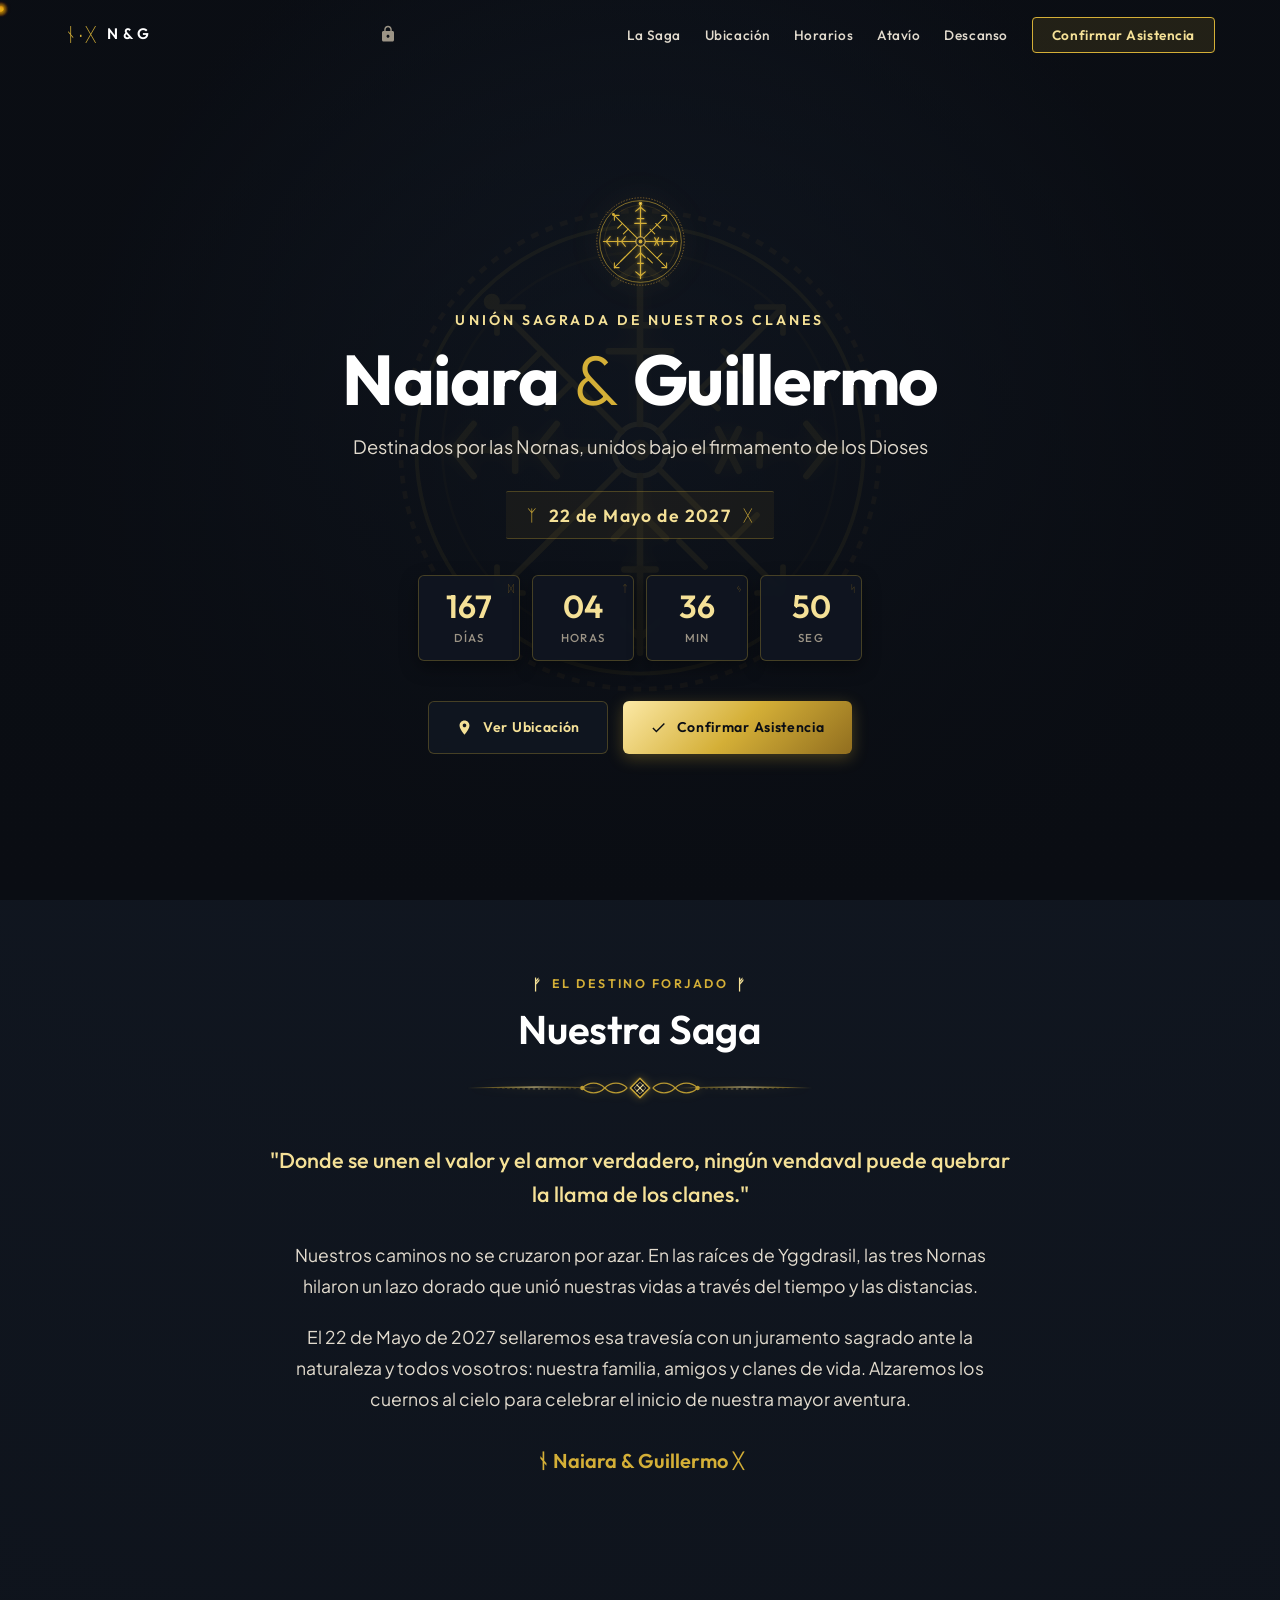
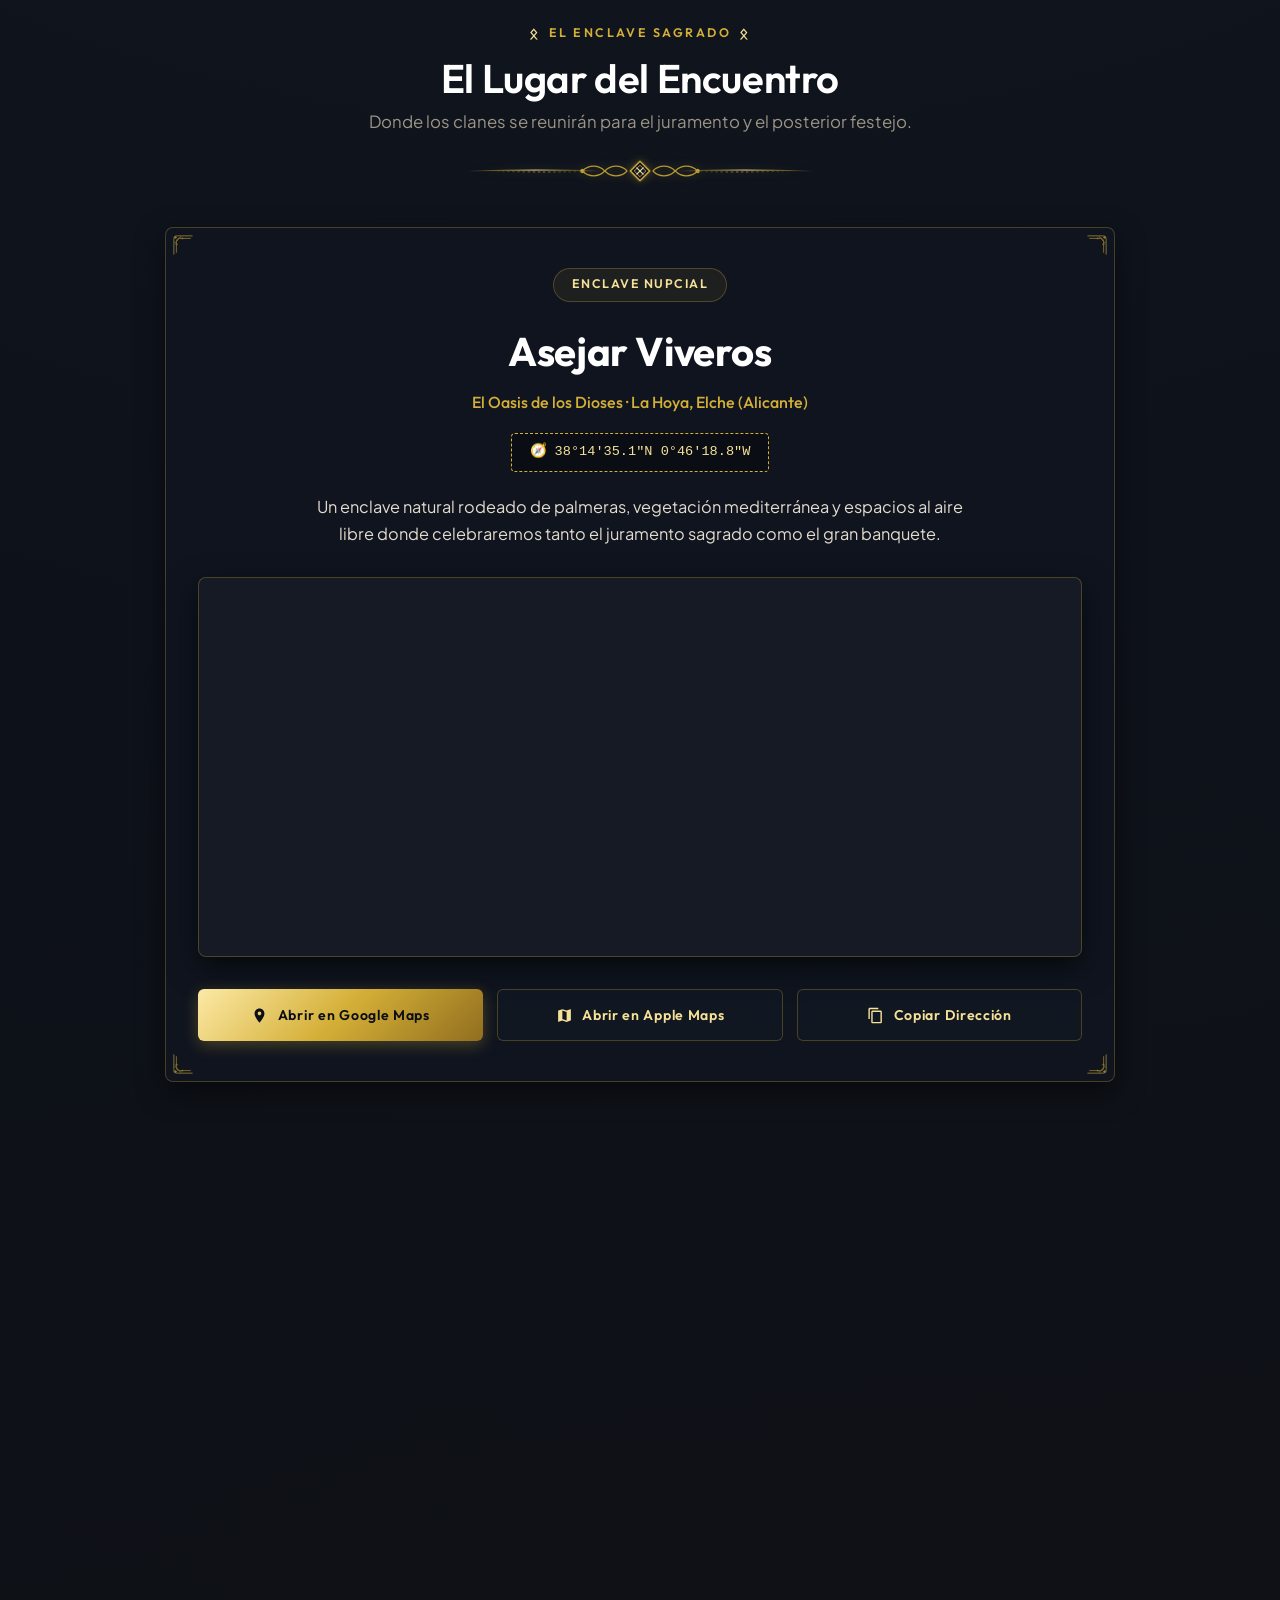
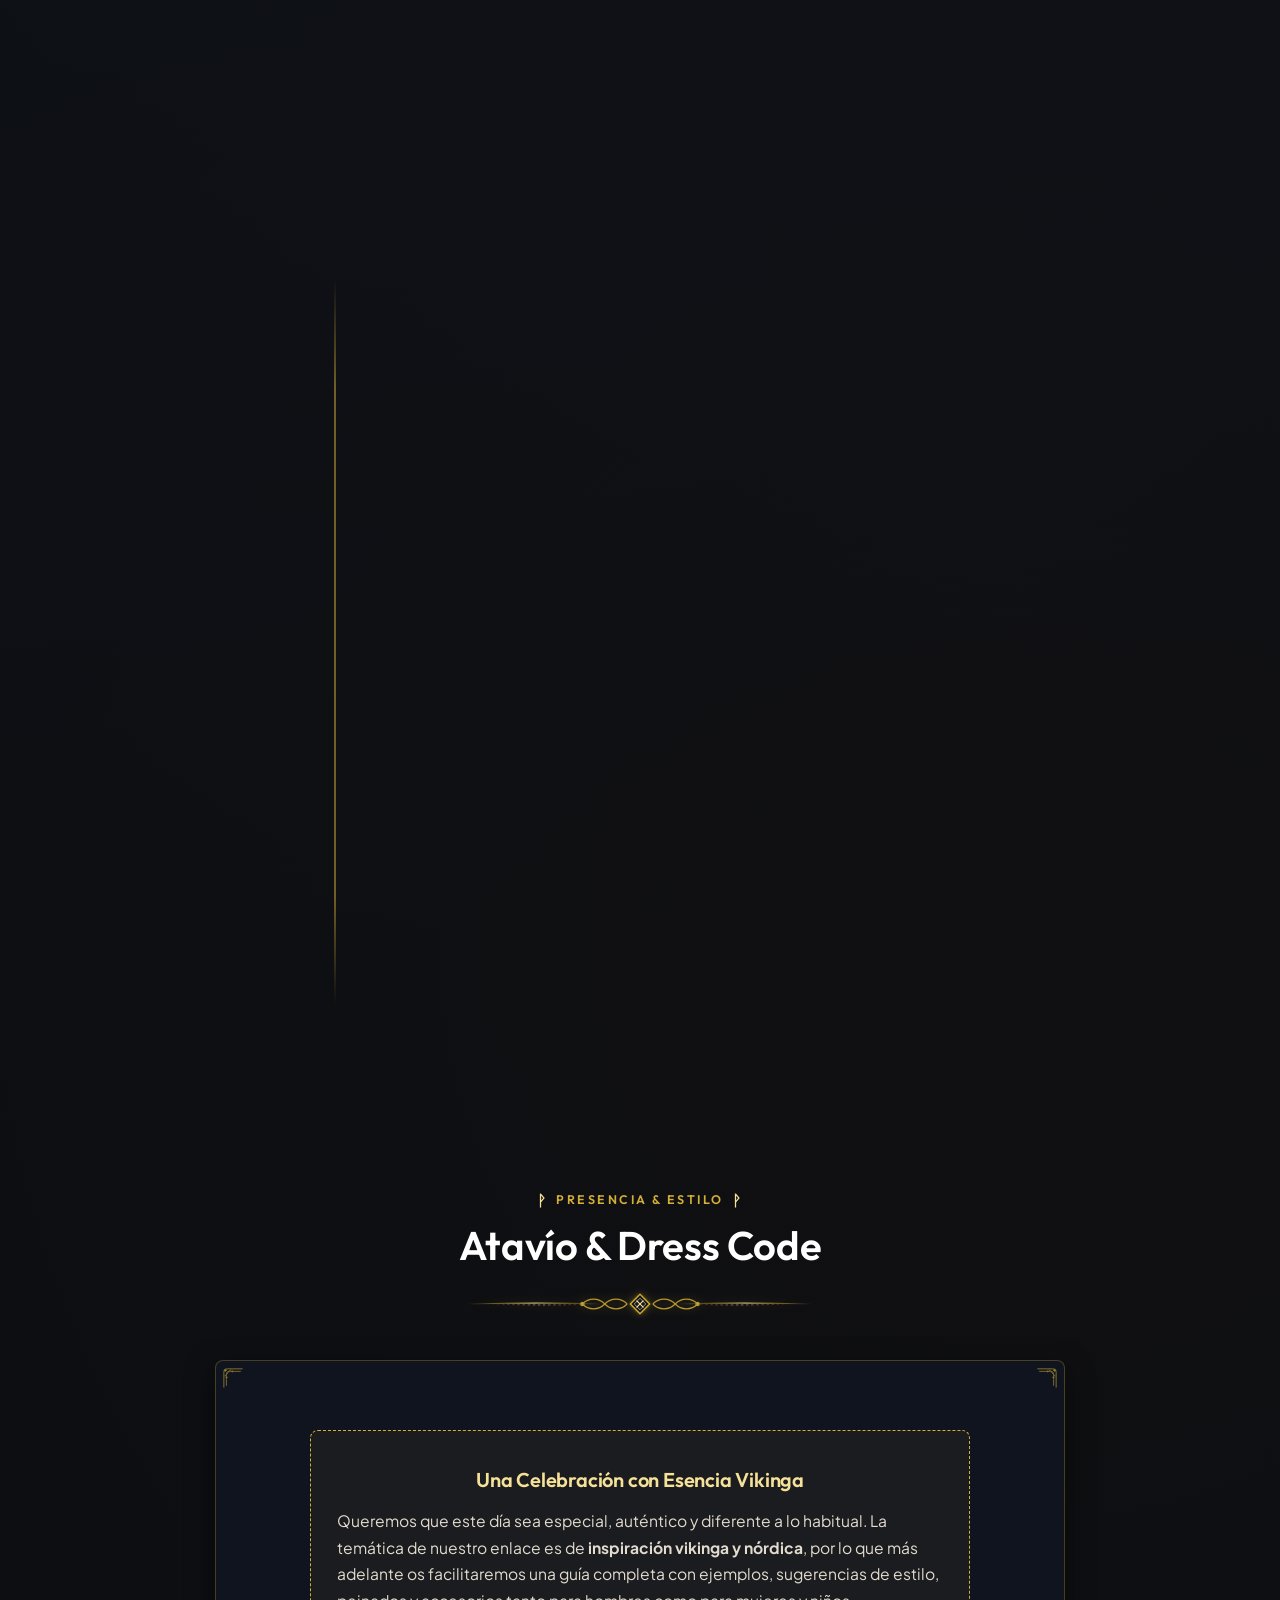
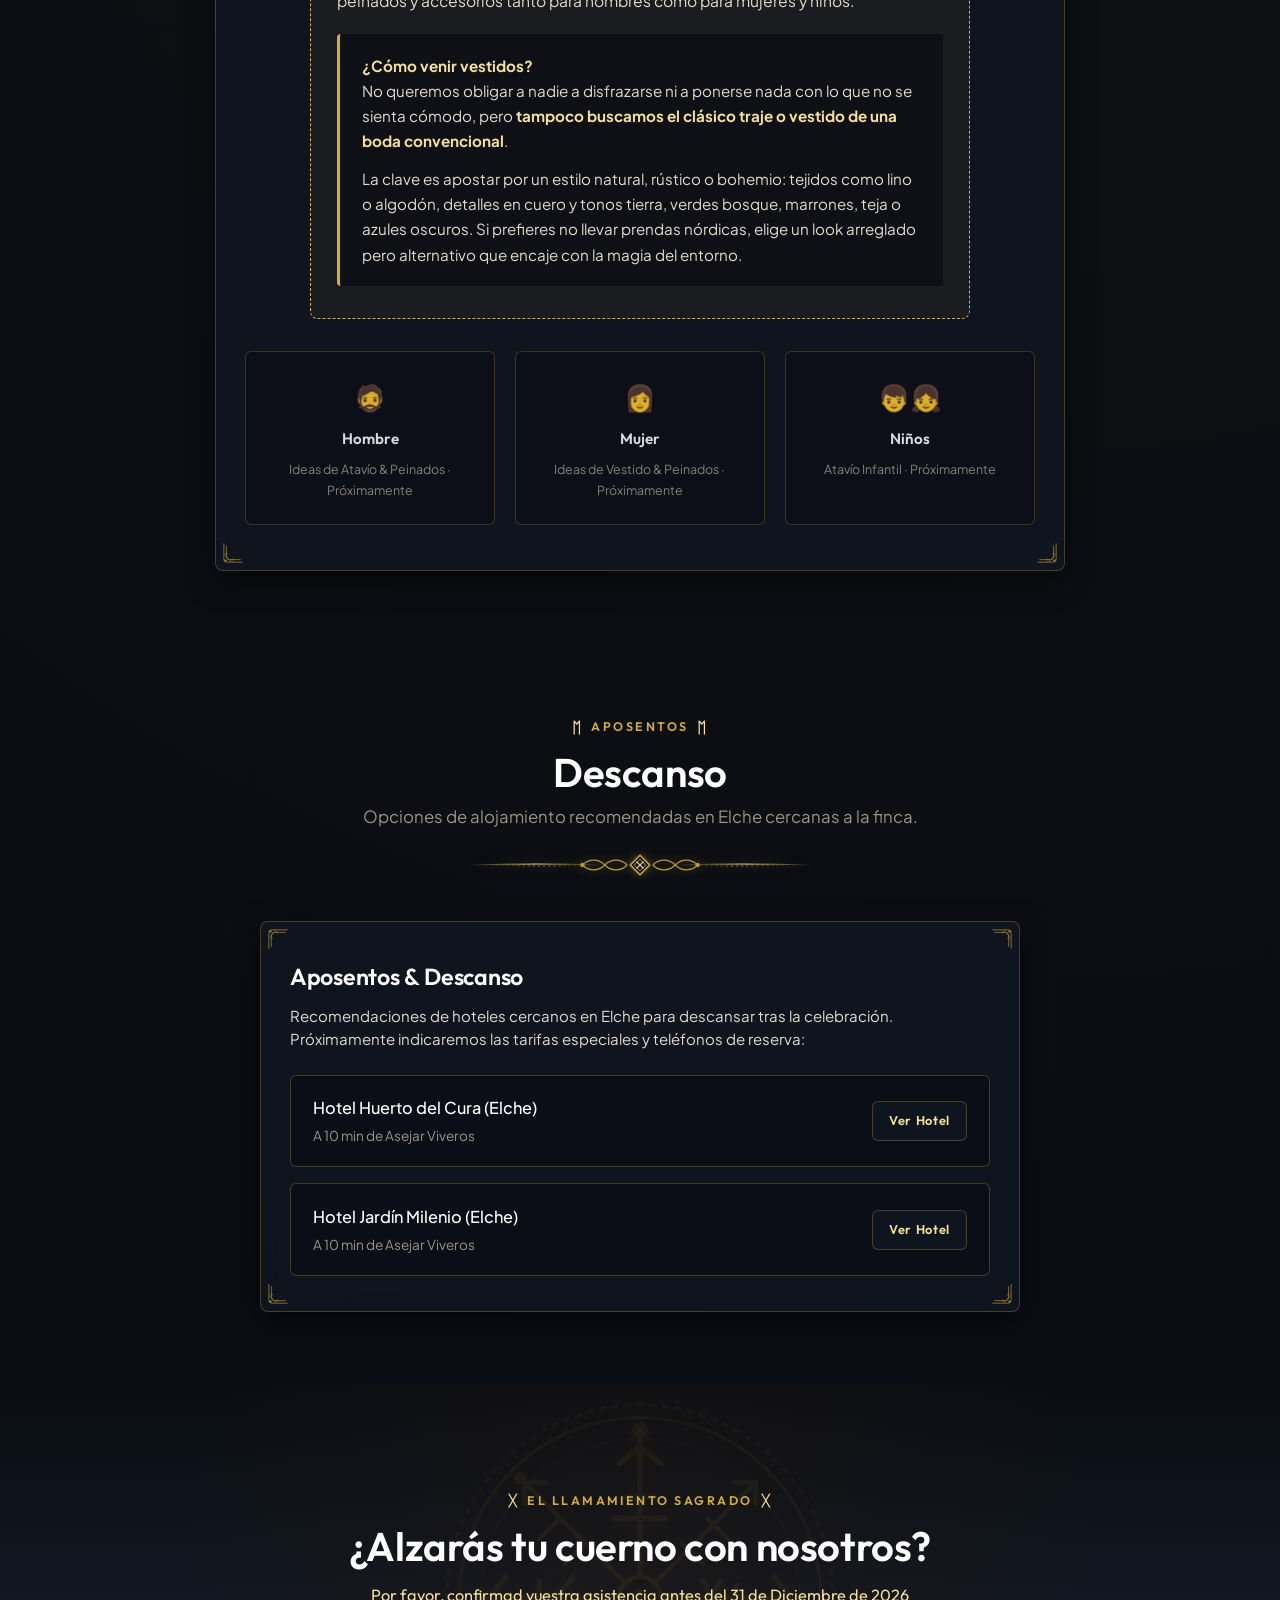
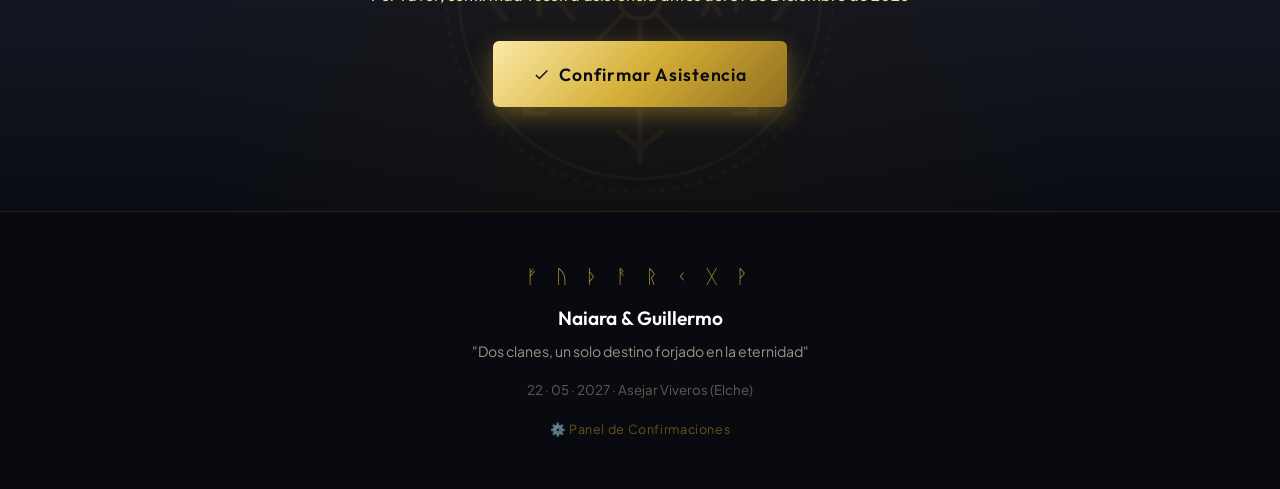
==== commit cdff8865: "Ajustes" ====
--- a/index.html
+++ b/index.html
@@ -41,6 +41,13 @@
           <span></span>
           <span></span>
         </button>
+
+        <!-- Icono discreto de acceso al panel (solo visible para los novios) -->
+        <a href="dashboard.html" class="nav-dashboard-icon" aria-label="Panel de administración" title="Panel de los Novios">
+          <svg viewBox="0 0 24 24" width="18" height="18" fill="currentColor">
+            <path d="M18 8h-1V6c0-2.76-2.24-5-5-5S7 3.24 7 6v2H6c-1.1 0-2 .9-2 2v10c0 1.1.9 2 2 2h12c1.1 0 2-.9 2-2V10c0-1.1-.9-2-2-2zm-6 9c-1.1 0-2-.9-2-2s.9-2 2-2 2 .9 2 2-.9 2-2 2zm3.1-9H8.9V6c0-1.71 1.39-3.1 3.1-3.1 1.71 0 3.1 1.39 3.1 3.1v2z"/>
+          </svg>
+        </a>
 
         <nav>
           <ul class="nav-links" id="nav-links">
--- a/css/style.css
+++ b/css/style.css
@@ -1008,6 +1008,29 @@
 .hotel-sub {
   font-size: 0.85rem;
   color: var(--text-muted);
+}
+
+/* ===================================================================
+   ICONO DE ACCESO AL PANEL (CANDADO EN NAVBAR)
+   Visible y discreto — solo los novios saben que existe
+   =================================================================== */
+.nav-dashboard-icon {
+  display: inline-flex;
+  align-items: center;
+  justify-content: center;
+  width: 36px;
+  height: 36px;
+  border-radius: 6px;
+  color: var(--text-muted);
+  border: 1px solid transparent;
+  transition: color 0.2s ease, border-color 0.2s ease, background 0.2s ease;
+  flex-shrink: 0;
+}
+
+.nav-dashboard-icon:hover {
+  color: var(--gold-light);
+  border-color: rgba(212, 175, 55, 0.35);
+  background: rgba(212, 175, 55, 0.07);
 }
 
 /* ===================================================================
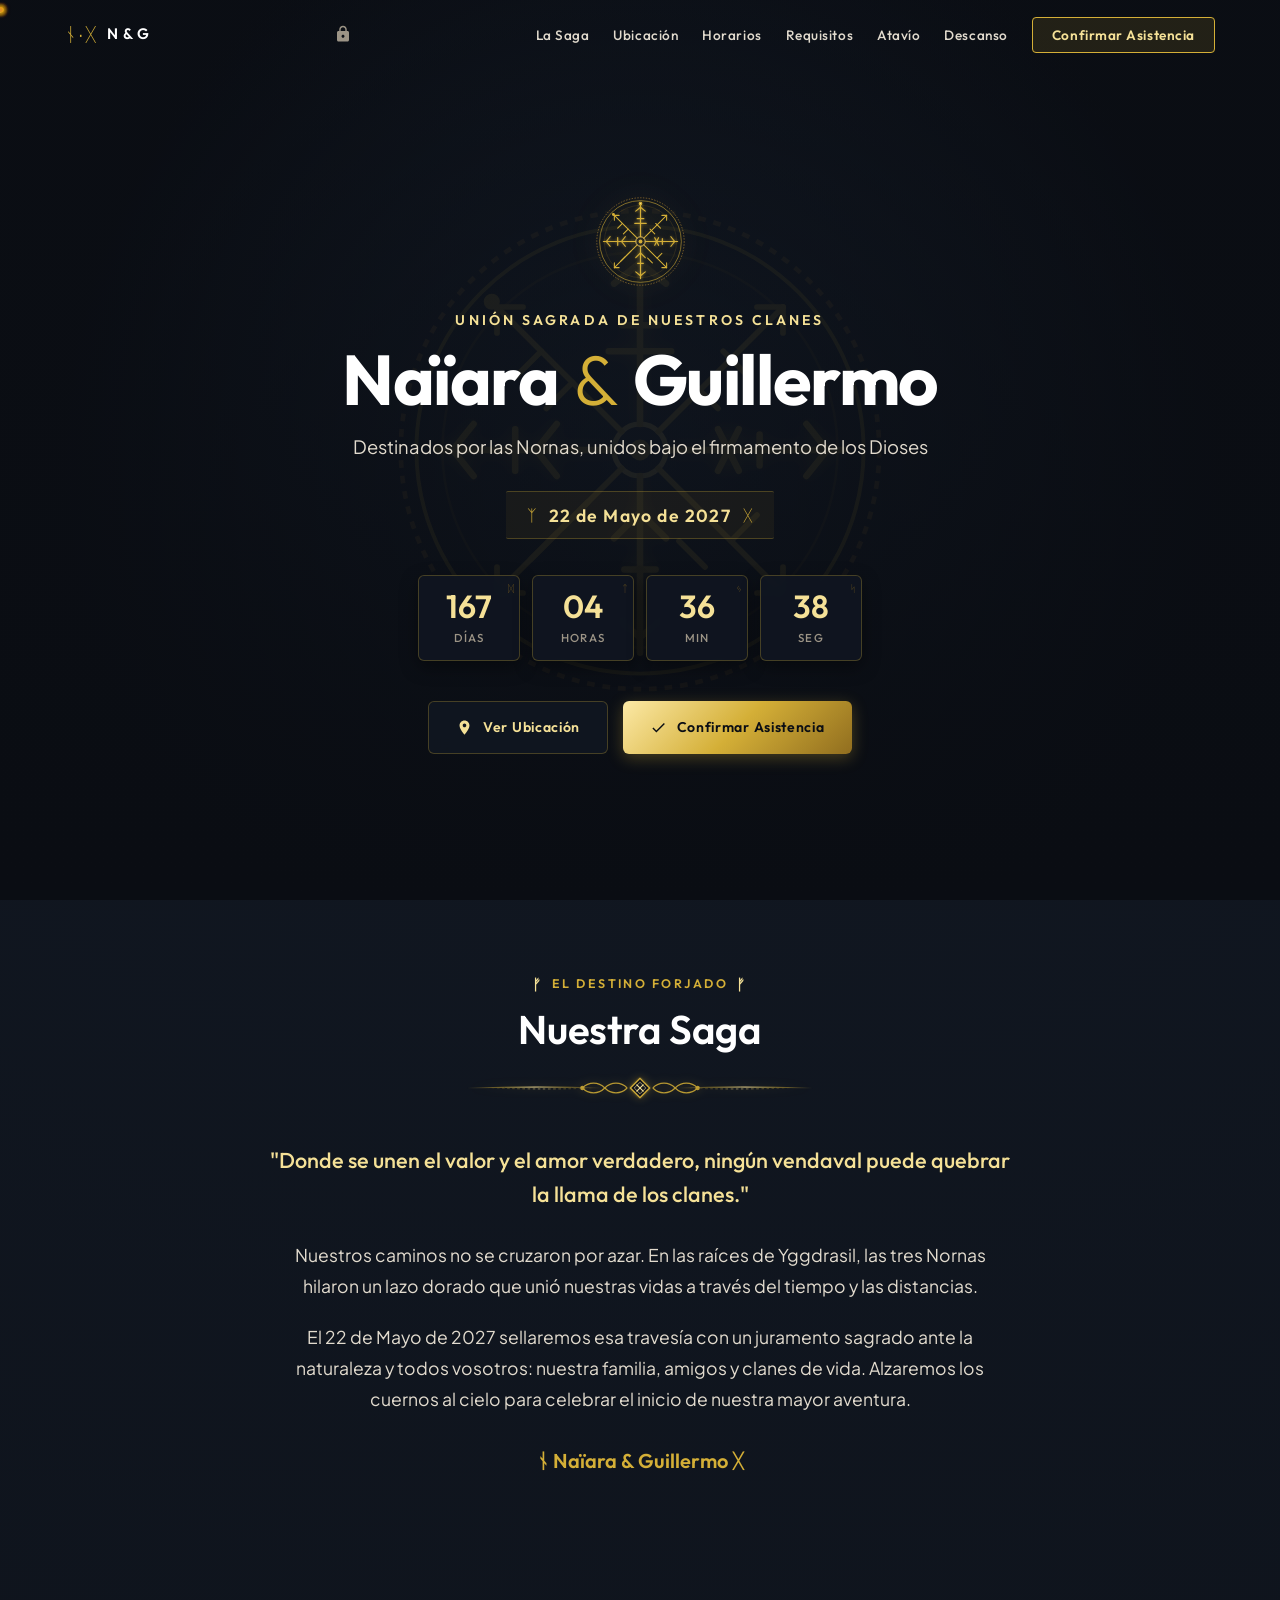
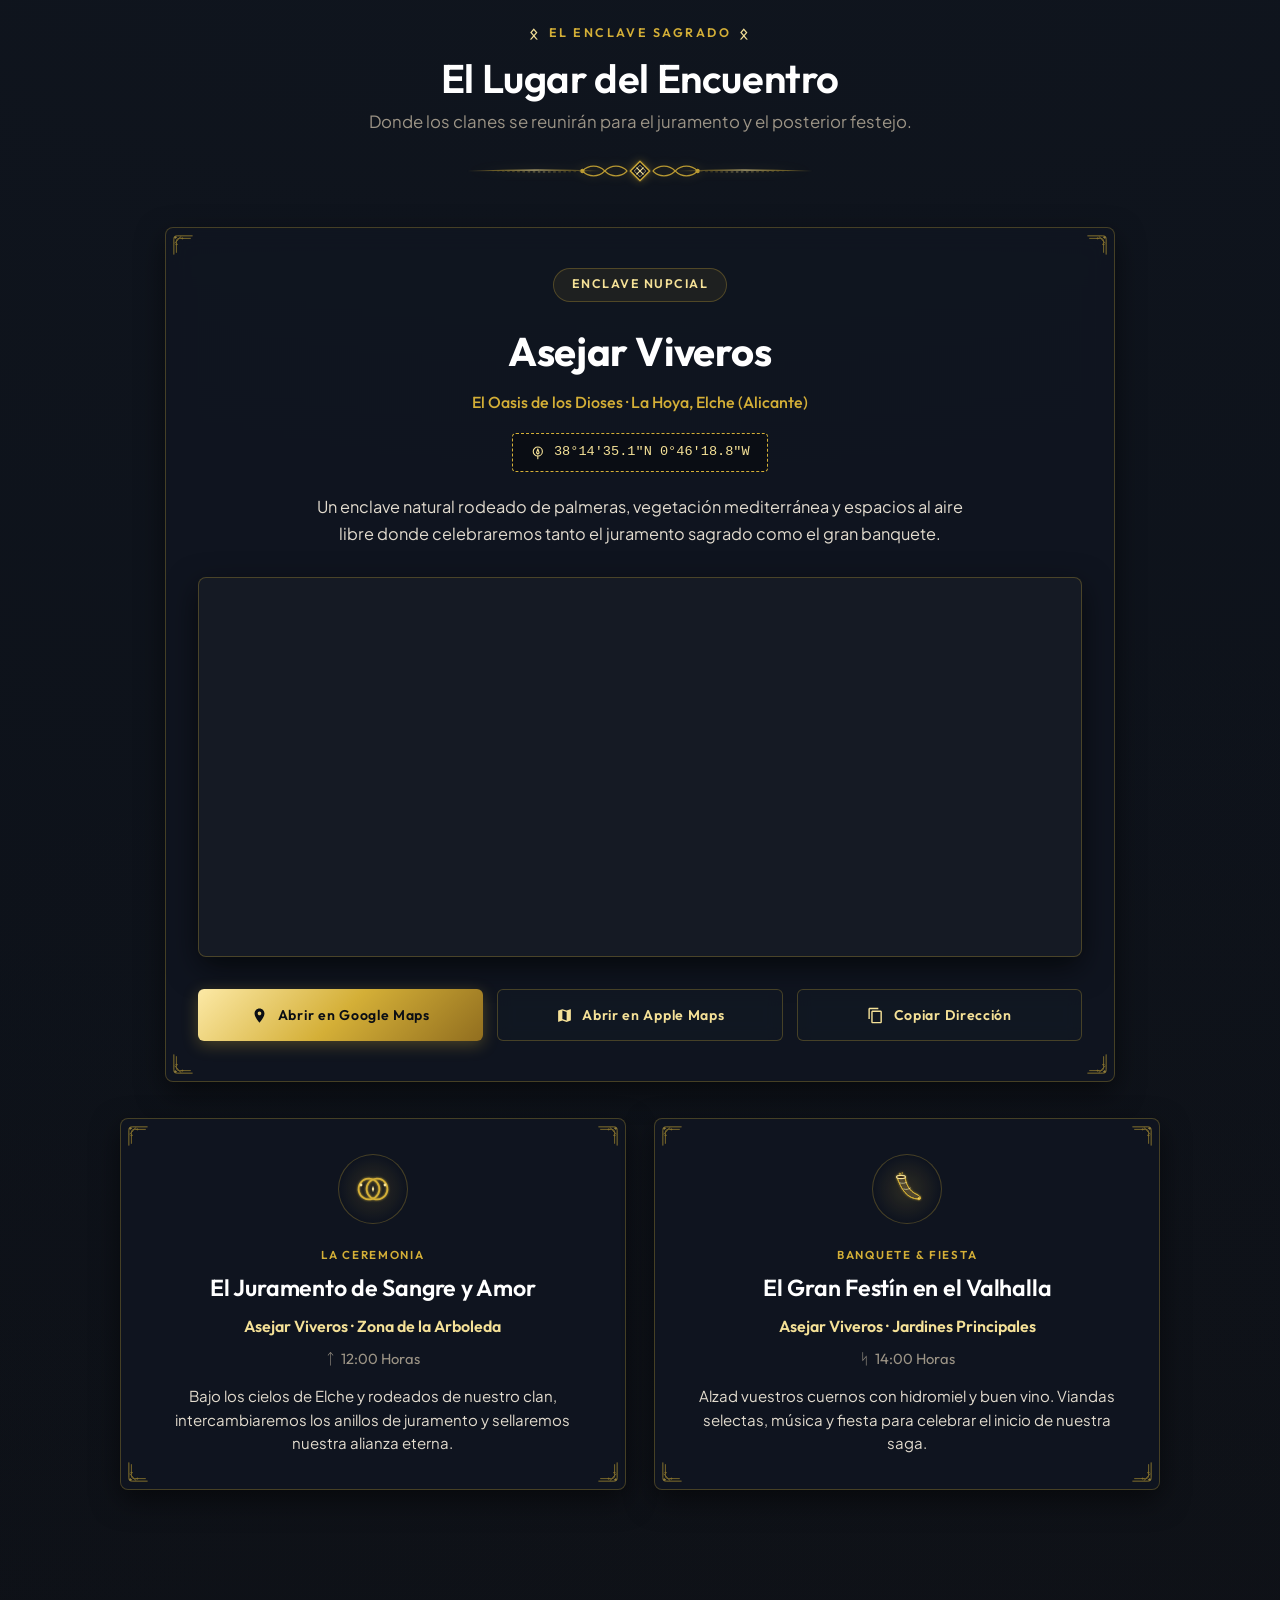
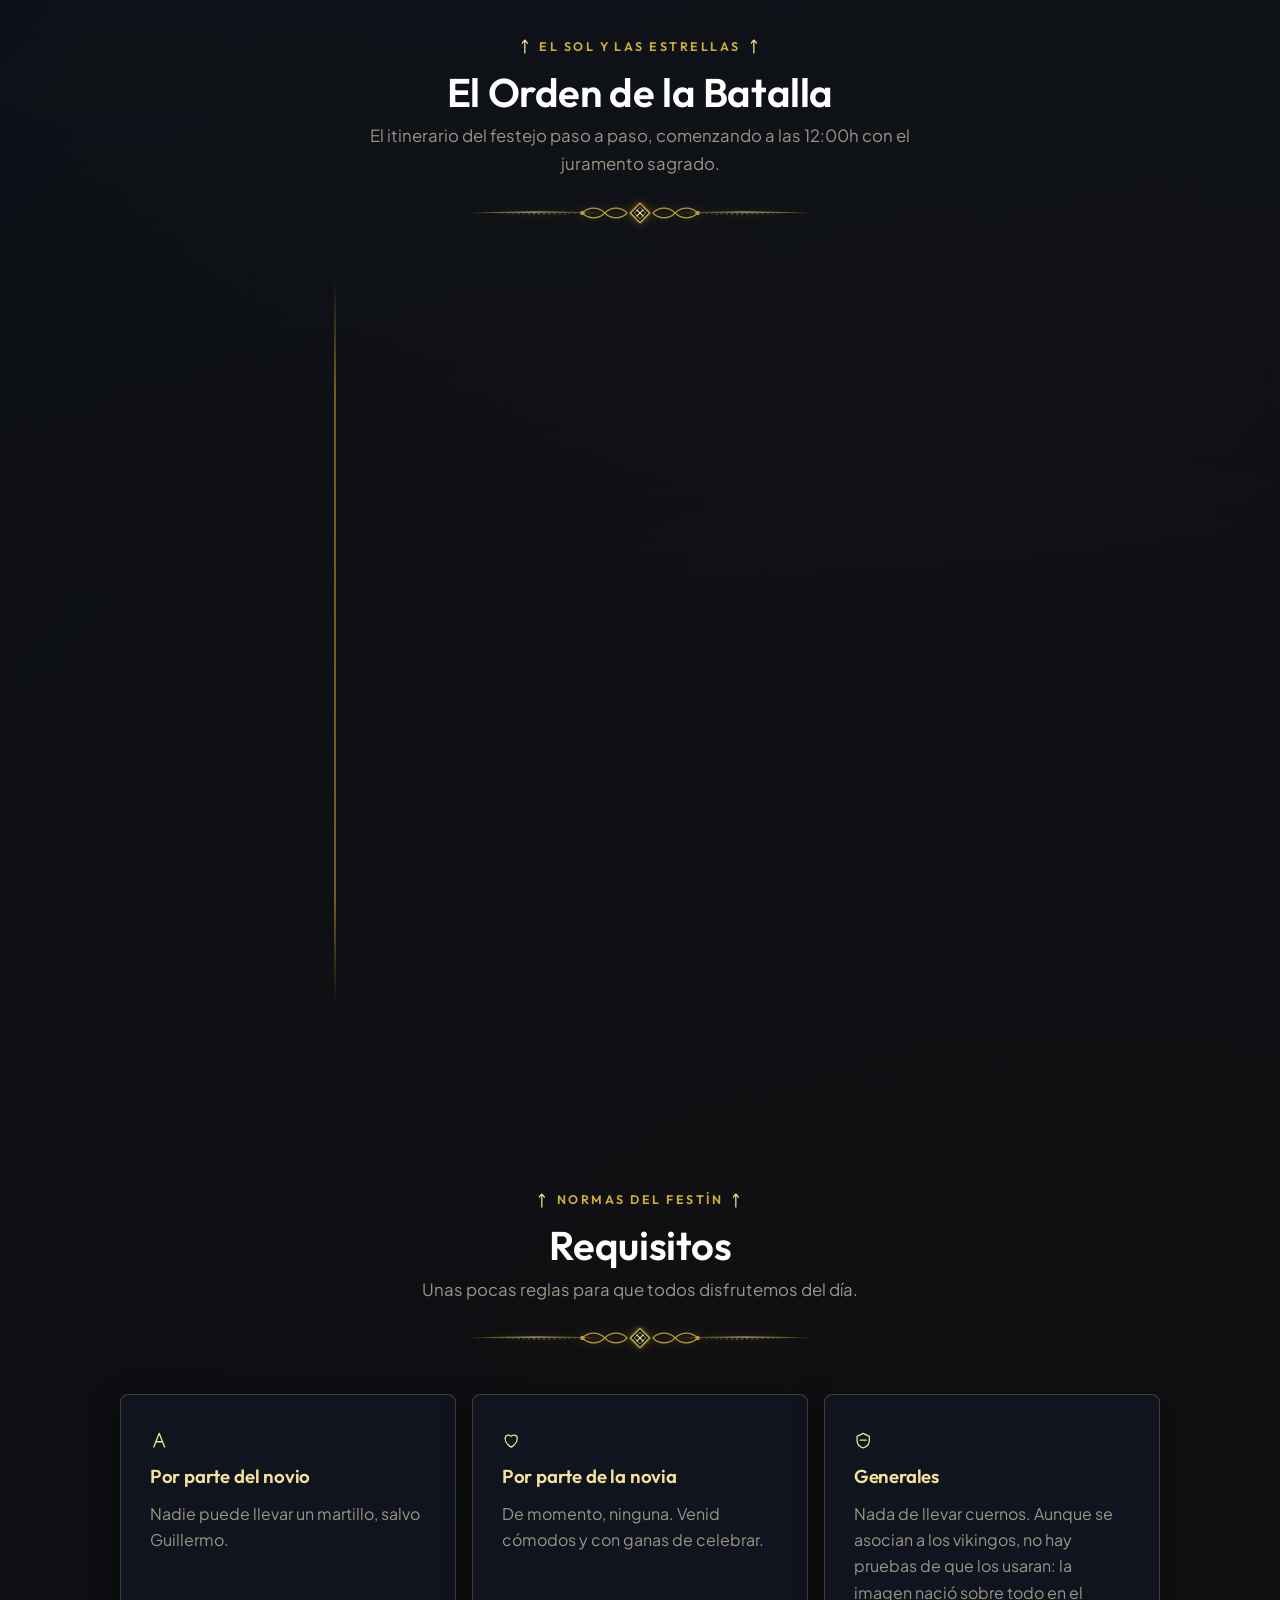
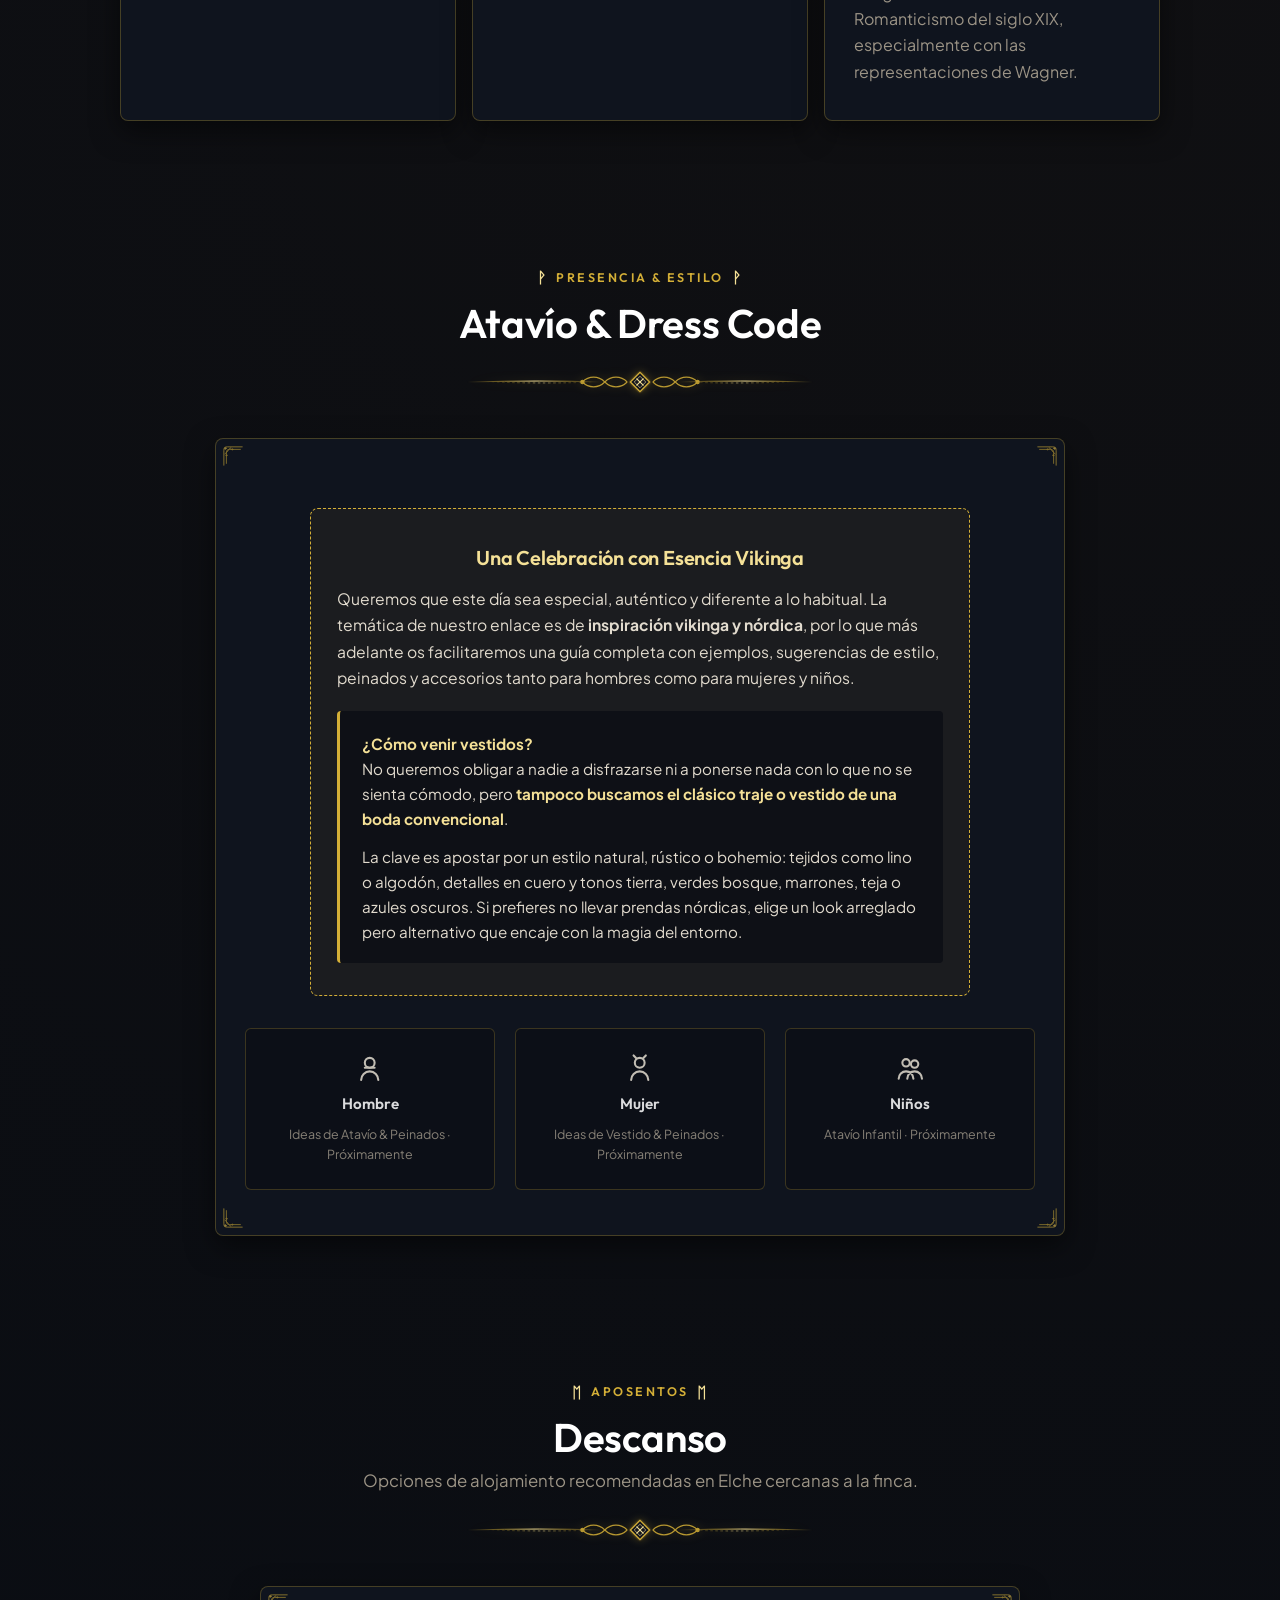
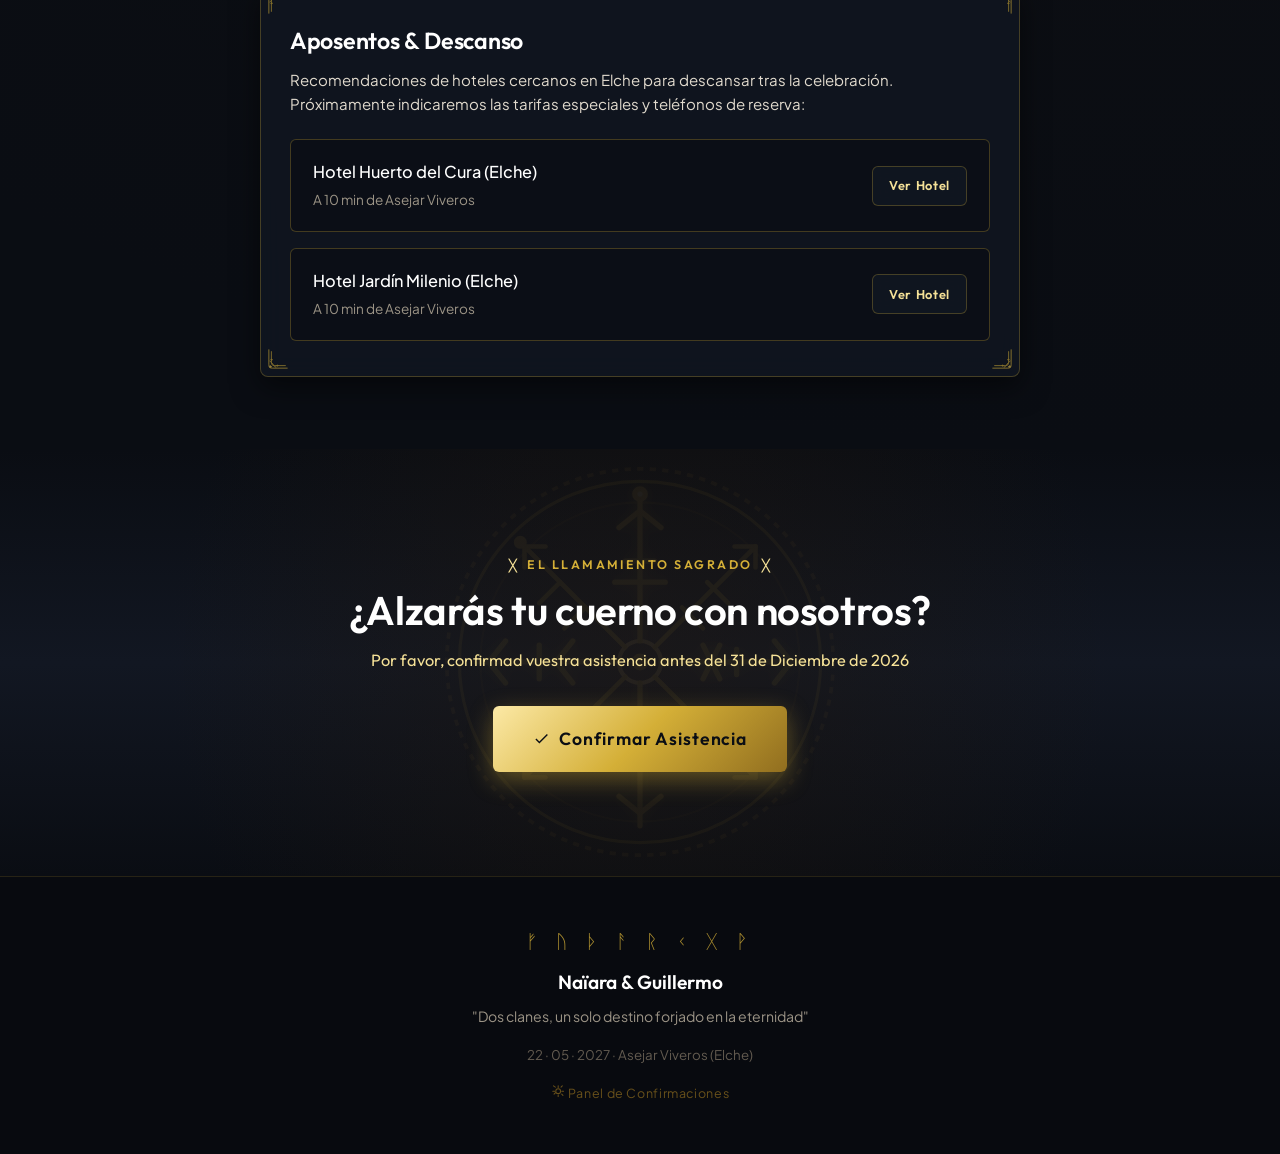
==== commit 978b6f19: "Ajustes x2" ====
--- a/index.html
+++ b/index.html
@@ -3,13 +3,23 @@
 <head>
   <meta charset="UTF-8" />
   <meta name="viewport" content="width=device-width, initial-scale=1.0, maximum-scale=5.0" />
-  <title>Naiara & Guillermo · 22 de Mayo de 2027</title>
-  <meta name="description" content="Invitación de boda de Naiara & Guillermo · 22 de Mayo de 2027 en Asejar Viveros, Elche. Destinados por las Nornas, unidos bajo el firmamento de los Dioses." />
+  <title>Naïara & Guillermo · 22 de Mayo de 2027</title>
+  <meta name="description" content="Invitación de boda de Naïara & Guillermo · 22 de Mayo de 2027 en Asejar Viveros, Elche. Destinados por las Nornas, unidos bajo el firmamento de los Dioses." />
+  <meta name="theme-color" content="#10141d" />
+  <link rel="canonical" href="https://naiarayguillermo.github.io/boda/" />
 
   <!-- Open Graph para compartir en WhatsApp, Telegram y redes -->
-  <meta property="og:title" content="Boda Naiara & Guillermo · 22.05.2027" />
+  <meta property="og:title" content="Boda Naïara & Guillermo · 22.05.2027" />
   <meta property="og:description" content="Acompáñanos a celebrar nuestro gran festejo de boda en Asejar Viveros (Elche)." />
   <meta property="og:type" content="website" />
+  <meta property="og:url" content="https://naiarayguillermo.github.io/boda/" />
+  <meta property="og:site_name" content="Naïara & Guillermo" />
+  <meta property="og:image" content="https://naiarayguillermo.github.io/boda/assets/svg/social-preview.svg" />
+  <meta property="og:image:alt" content="Invitación de boda de Naïara y Guillermo" />
+  <meta name="twitter:card" content="summary_large_image" />
+  <meta name="twitter:title" content="Boda Naïara & Guillermo · 22.05.2027" />
+  <meta name="twitter:description" content="Acompáñanos en Asejar Viveros, Elche." />
+  <meta name="twitter:image" content="https://naiarayguillermo.github.io/boda/assets/svg/social-preview.svg" />
   
   <!-- Favicon rúnico SVG -->
   <link rel="icon" type="image/svg+xml" href="assets/svg/vegvisir.svg" />
@@ -32,7 +42,7 @@
       <div class="nav-container">
         <a href="#hero" class="nav-brand" aria-label="Inicio">
           <span class="nav-logo-rune">ᚾ·ᚷ</span>
-          <span class="nav-names" data-bind="monogram">Naiara & Guillermo</span>
+          <span class="nav-names" data-bind="monogram">Naïara & Guillermo</span>
         </a>
 
         <!-- Botón Hamburguesa alineado a la derecha -->
@@ -54,6 +64,7 @@
             <li><a href="#historia">La Saga</a></li>
             <li><a href="#ubicacion">Ubicación</a></li>
             <li><a href="#cronograma">Horarios</a></li>
+            <li><a href="#requisitos">Requisitos</a></li>
             <li><a href="#atavio">Atavío</a></li>
             <li><a href="#descanso">Descanso</a></li>
             <li><a href="asistencia.html" class="nav-rsvp-btn">Confirmar Asistencia</a></li>
@@ -73,7 +84,7 @@
       <p class="hero-tagline-top reveal" style="--delay: 0.1s">Unión Sagrada de Nuestros Clanes</p>
       
       <h1 class="hero-title reveal" style="--delay: 0.2s">
-        <span data-bind="brideName">Naiara</span>
+        <span data-bind="brideName">Naïara</span>
         <span class="ampersand">&</span>
         <span data-bind="groomName">Guillermo</span>
       </h1>
@@ -154,7 +165,7 @@
             El 22 de Mayo de 2027 sellaremos esa travesía con un juramento sagrado ante la naturaleza y todos vosotros: nuestra familia, amigos y clanes de vida. Alzaremos los cuernos al cielo para celebrar el inicio de nuestra mayor aventura.
           </p>
           <div class="story-signature">
-            ᚾ Naiara & Guillermo ᚷ
+            ᚾ Naïara & Guillermo ᚷ
           </div>
         </div>
       </div>
@@ -193,7 +204,7 @@
           <p class="venue-tagline" data-bind="venue.subtitle">El Oasis de los Dioses · La Hoya, Elche (Alicante)</p>
 
           <div class="venue-coords-box" title="Coordenadas GPS">
-            <span>🧭</span>
+            <span class="inline-svg-icon" aria-hidden="true"><svg viewBox="0 0 24 24"><circle cx="12" cy="10" r="7"/><path d="m12 6 2 6-2 2-2-2 2-6zm0 11v4"/></svg></span>
             <span data-bind="venue.coordinates">38°14'35.1"N 0°46'18.8"W</span>
           </div>
 
@@ -313,6 +324,23 @@
       </div>
     </section>
 
+    <!-- SECCIÓN: REQUISITOS DE LOS CLANES -->
+    <section class="section" id="requisitos">
+      <div class="container">
+        <div class="section-header reveal">
+          <div class="section-pretitle"><span class="rune">ᛏ</span><span>Normas del Festín</span><span class="rune">ᛏ</span></div>
+          <h2 class="section-title">Requisitos</h2>
+          <p class="section-subtitle">Unas pocas reglas para que todos disfrutemos del día.</p>
+          <div class="viking-divider"><img src="assets/svg/viking-divider.svg" alt="" /></div>
+        </div>
+        <div class="requirements-grid reveal">
+          <article class="viking-card requirement-card"><span class="requirement-mark" aria-hidden="true"><svg viewBox="0 0 24 24"><path d="M5 21 12 3l7 18M8 14h8"/></svg></span><h3>Por parte del novio</h3><p>Nadie puede llevar un martillo, salvo Guillermo.</p></article>
+          <article class="viking-card requirement-card"><span class="requirement-mark" aria-hidden="true"><svg viewBox="0 0 24 24"><path d="M12 21S4 16.5 4 9.5A4.5 4.5 0 0 1 12 7a4.5 4.5 0 0 1 8 2.5c0 7-8 11.5-8 11.5z"/></svg></span><h3>Por parte de la novia</h3><p>De momento, ninguna. Venid cómodos y con ganas de celebrar.</p></article>
+          <article class="viking-card requirement-card"><span class="requirement-mark" aria-hidden="true"><svg viewBox="0 0 24 24"><path d="M12 3 4 7v5c0 4.7 3.4 8.7 8 10 4.6-1.3 8-5.3 8-10V7l-8-4zM8 12h8"/></svg></span><h3>Generales</h3><p>Nada de llevar cuernos. Aunque se asocian a los vikingos, no hay pruebas de que los usaran: la imagen nació sobre todo en el Romanticismo del siglo XIX, especialmente con las representaciones de Wagner.</p></article>
+        </div>
+      </div>
+    </section>
+
     <!-- SECCIÓN: ATAVÍO DE GALA -->
     <section class="section" id="atavio">
       <div class="container">
@@ -354,17 +382,17 @@
 
             <div class="atavio-categories-grid">
               <div class="atavio-cat-card">
-                <span class="atavio-cat-icon">🧔</span>
+                <span class="atavio-cat-icon inline-svg-icon" aria-hidden="true"><svg viewBox="0 0 24 24"><circle cx="12" cy="8" r="4"/><path d="M5 22a7 7 0 0 1 14 0M8 12h8"/></svg></span>
                 <span class="atavio-cat-name">Hombre</span>
                 <span class="atavio-cat-status">Ideas de Atavío & Peinados · Próximamente</span>
               </div>
               <div class="atavio-cat-card">
-                <span class="atavio-cat-icon">👩</span>
+                <span class="atavio-cat-icon inline-svg-icon" aria-hidden="true"><svg viewBox="0 0 24 24"><circle cx="12" cy="8" r="4"/><path d="M5 22a7 7 0 0 1 14 0M9 4 7 2m8 2 2-2"/></svg></span>
                 <span class="atavio-cat-name">Mujer</span>
                 <span class="atavio-cat-status">Ideas de Vestido & Peinados · Próximamente</span>
               </div>
               <div class="atavio-cat-card">
-                <span class="atavio-cat-icon">👦👧</span>
+                <span class="atavio-cat-icon inline-svg-icon" aria-hidden="true"><svg viewBox="0 0 24 24"><circle cx="9" cy="8" r="3"/><circle cx="16" cy="9" r="3"/><path d="M3 21a6 6 0 0 1 12 0m-5 0a6 6 0 0 1 12 0"/></svg></span>
                 <span class="atavio-cat-name">Niños</span>
                 <span class="atavio-cat-status">Atavío Infantil · Próximamente</span>
               </div>
@@ -463,11 +491,11 @@
     <!-- FOOTER -->
     <footer class="viking-footer">
       <div class="footer-runes">ᚠ ᚢ ᚦ ᚨ ᚱ ᚲ ᚷ ᚹ</div>
-      <div class="footer-names">Naiara & Guillermo</div>
+      <div class="footer-names">Naïara & Guillermo</div>
       <p class="footer-quote">"Dos clanes, un solo destino forjado en la eternidad"</p>
       <small style="color: #635b50;">22 · 05 · 2027 · Asejar Viveros (Elche)</small>
       <br>
-      <a href="dashboard.html" class="footer-admin-link">⚙️ Panel de Confirmaciones</a>
+      <a href="dashboard.html" class="footer-admin-link"><span class="inline-svg-icon" aria-hidden="true"><svg viewBox="0 0 24 24"><path d="M12 3v3m0 12v3M3 12h3m12 0h3m-4.2-6.8 2.1-2.1m-13.8 13.8 2.1-2.1m0-9.6L4.1 3.1m13.8 13.8 2.1 2.1M16 12a4 4 0 1 1-8 0 4 4 0 0 1 8 0z"/></svg></span> Panel de Confirmaciones</a>
     </footer>
 
   </div>
--- a/css/style.css
+++ b/css/style.css
@@ -568,6 +568,15 @@
   height: 100%;
   fill: currentColor;
 }
+
+.inline-svg-icon { display: inline-flex; align-items: center; justify-content: center; color: currentColor; }
+.inline-svg-icon svg, .requirement-mark svg { width: 1.15em; height: 1.15em; fill: none; stroke: currentColor; stroke-width: 1.7; stroke-linecap: round; stroke-linejoin: round; }
+.requirements-grid { display: grid; grid-template-columns: repeat(3, 1fr); gap: 1rem; }
+.requirement-card { padding: 1.6rem; }
+.requirement-mark { color: var(--gold-light); display: inline-flex; margin-bottom: .7rem; }
+.requirement-card h3 { color: var(--gold-light); margin-bottom: .55rem; }
+.requirement-card p { color: var(--text-muted); line-height: 1.65; margin: 0; }
+@media (max-width: 780px) { .requirements-grid { grid-template-columns: 1fr; } }
 
 /* ===================================================================
    TARJETAS
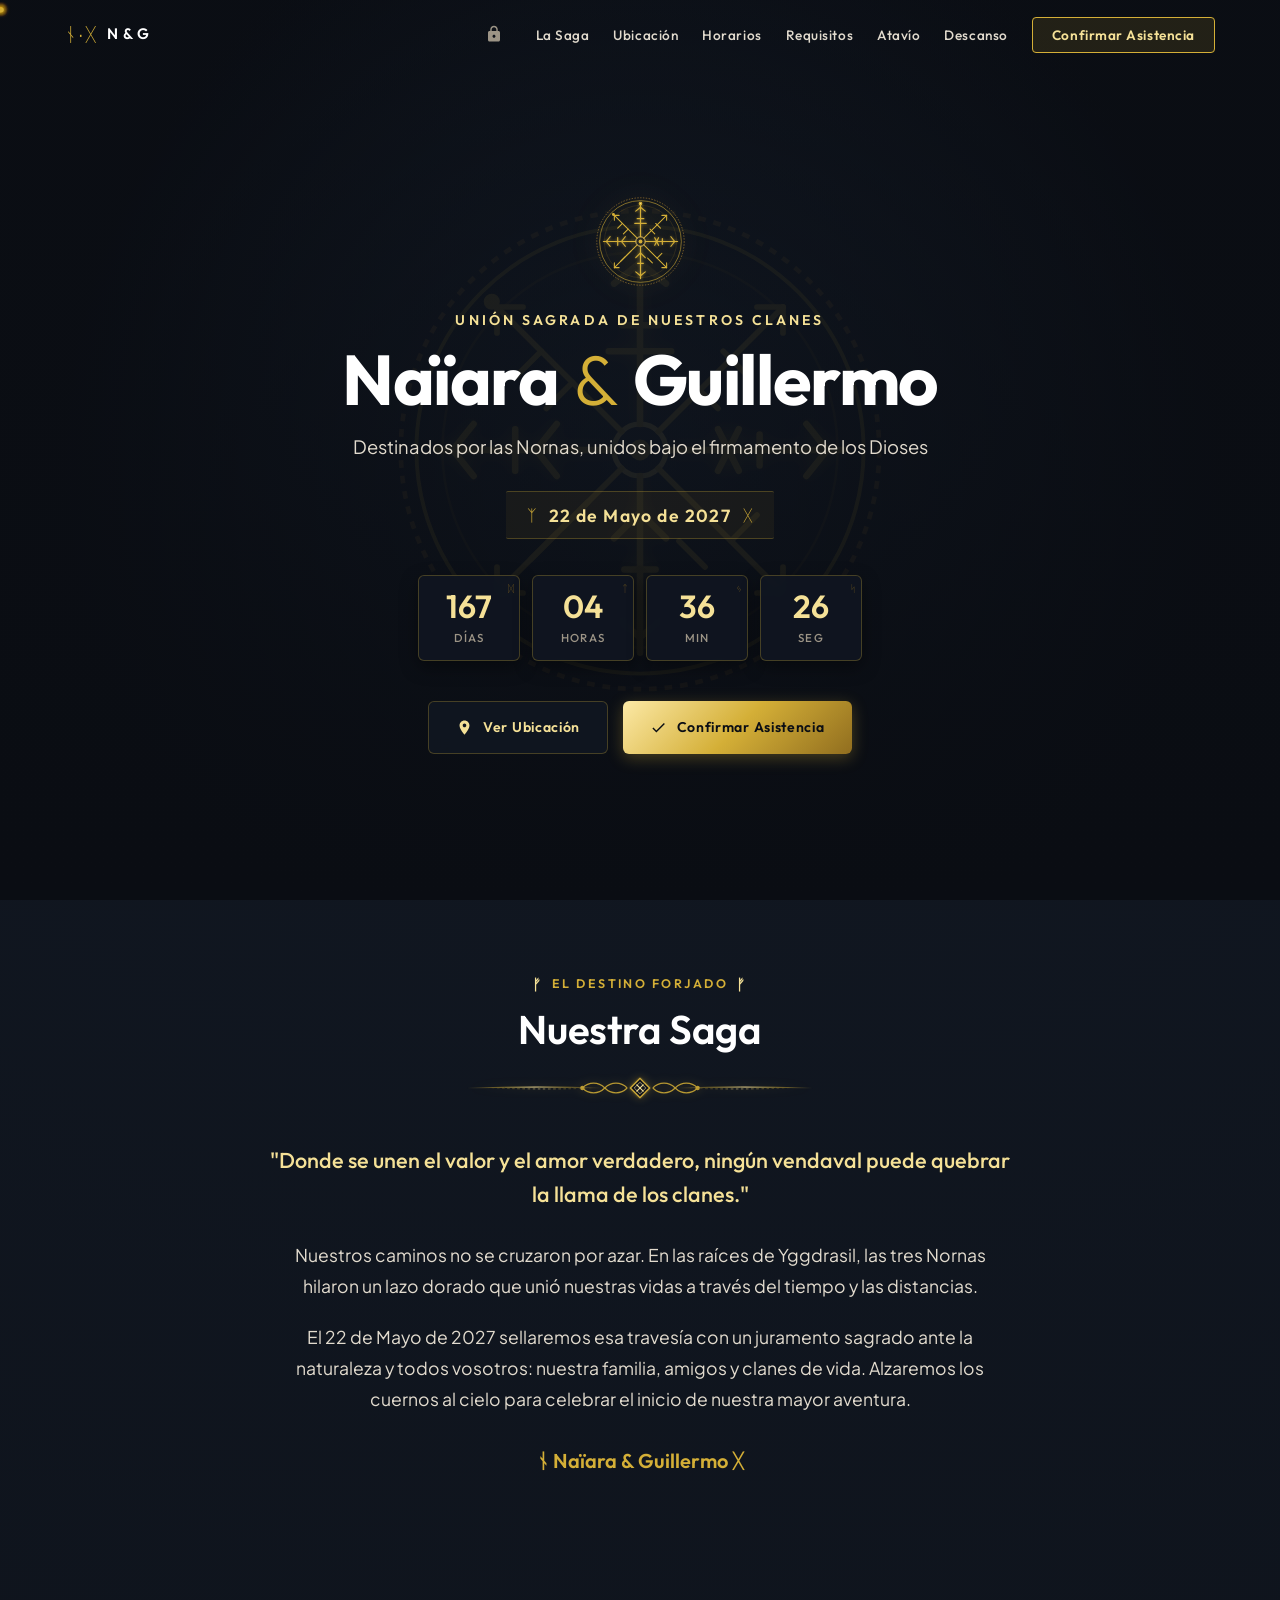
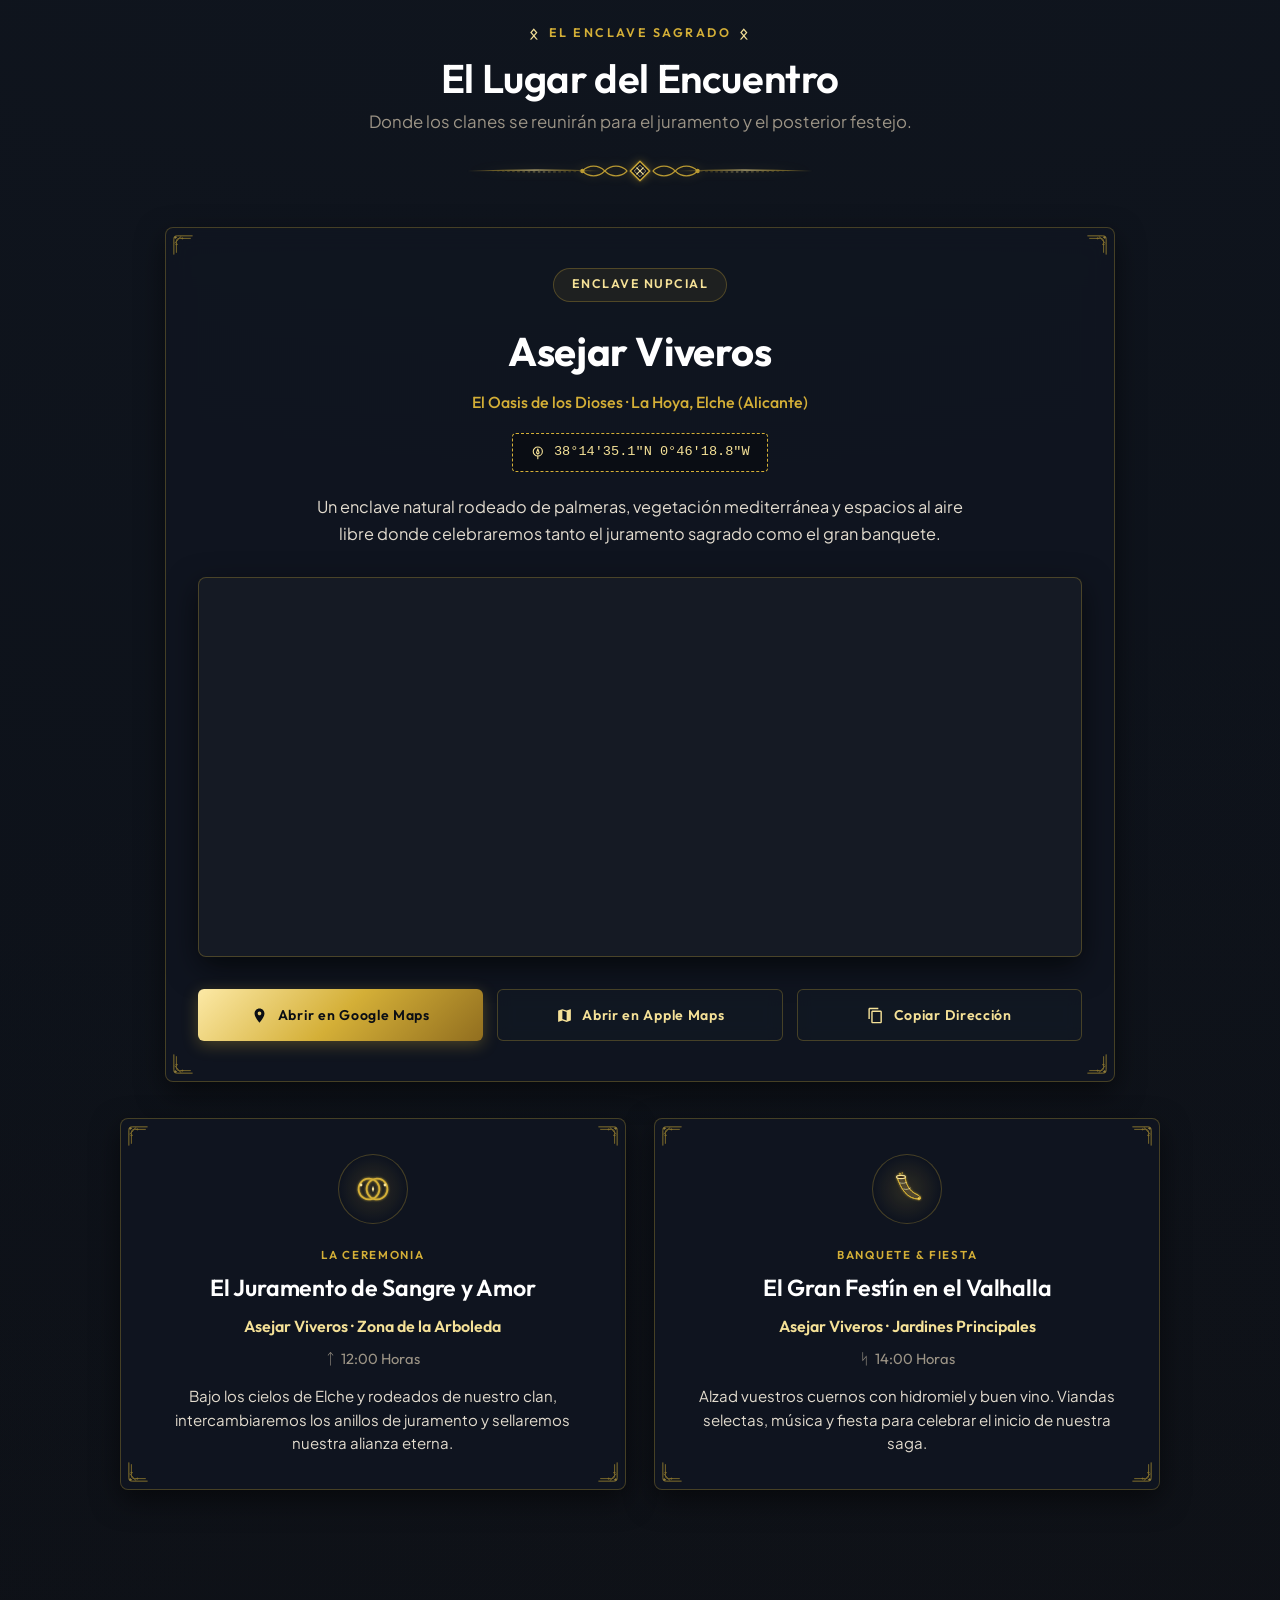
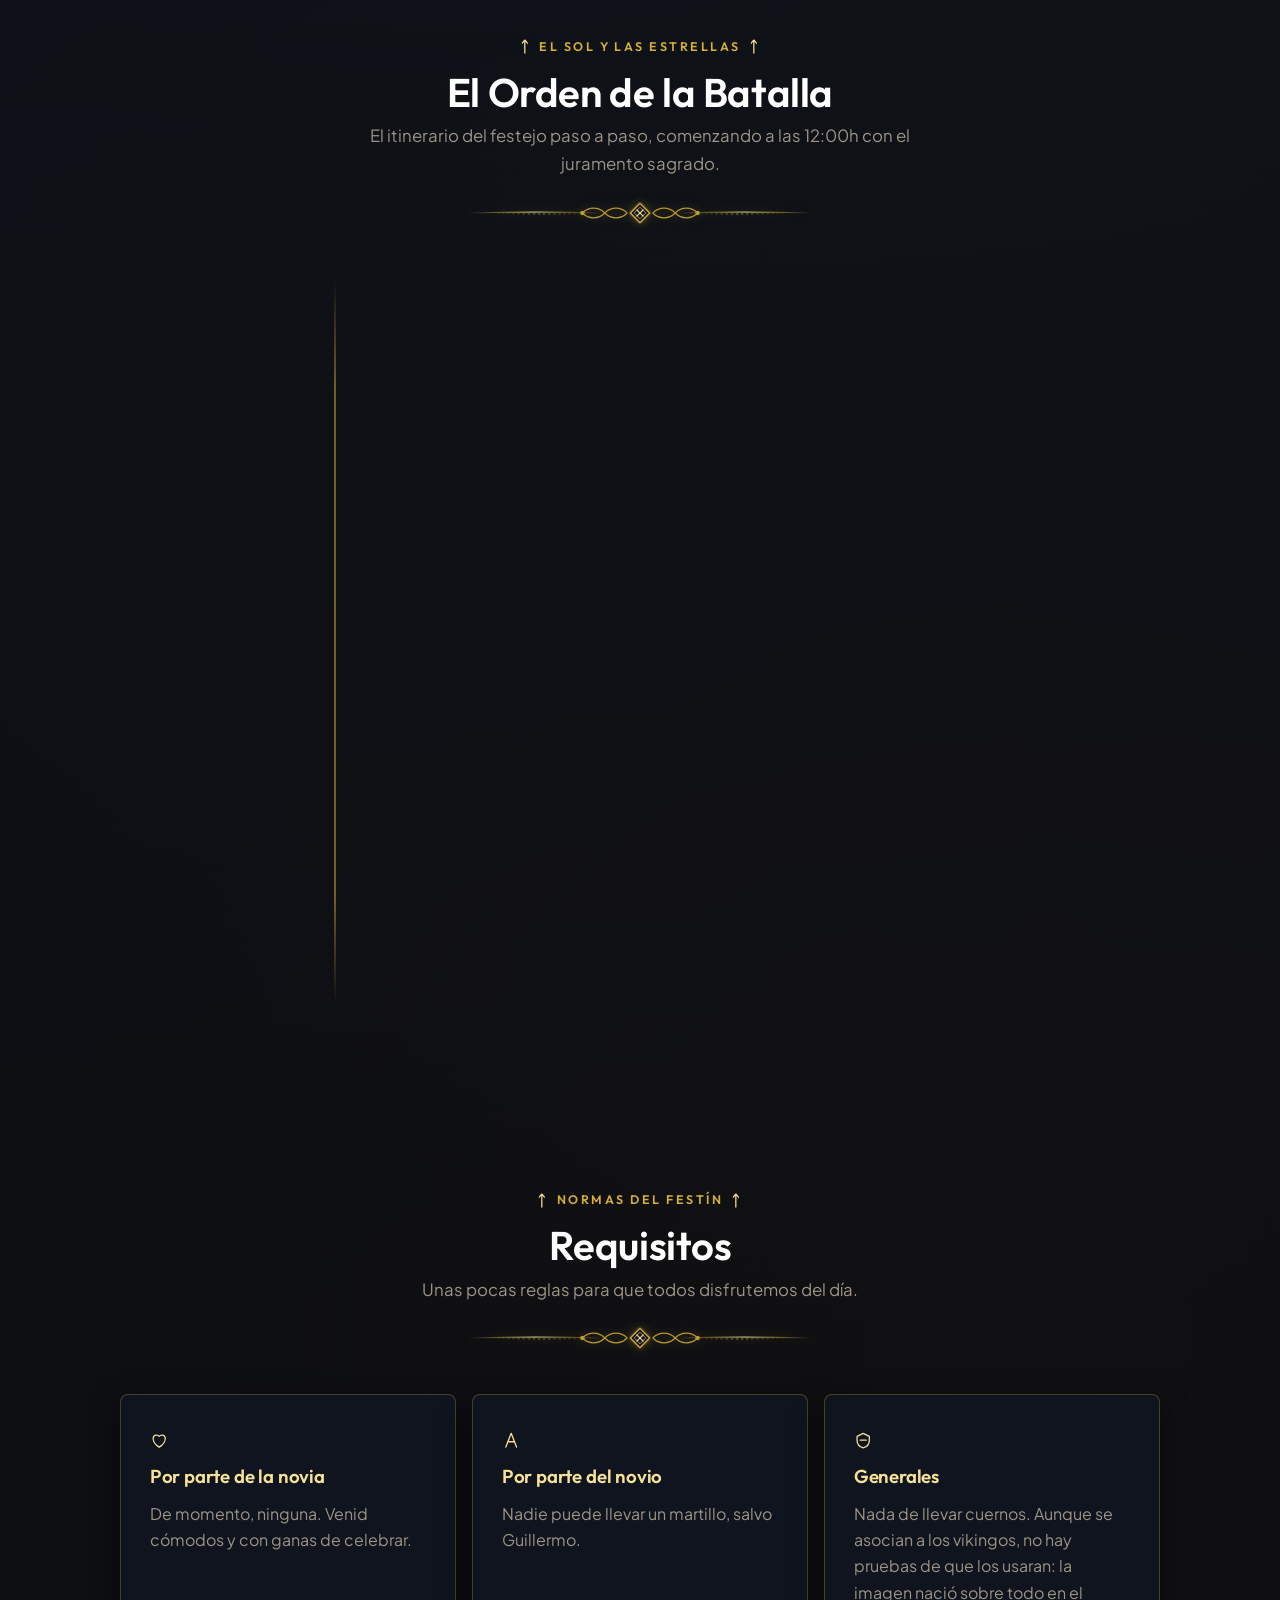
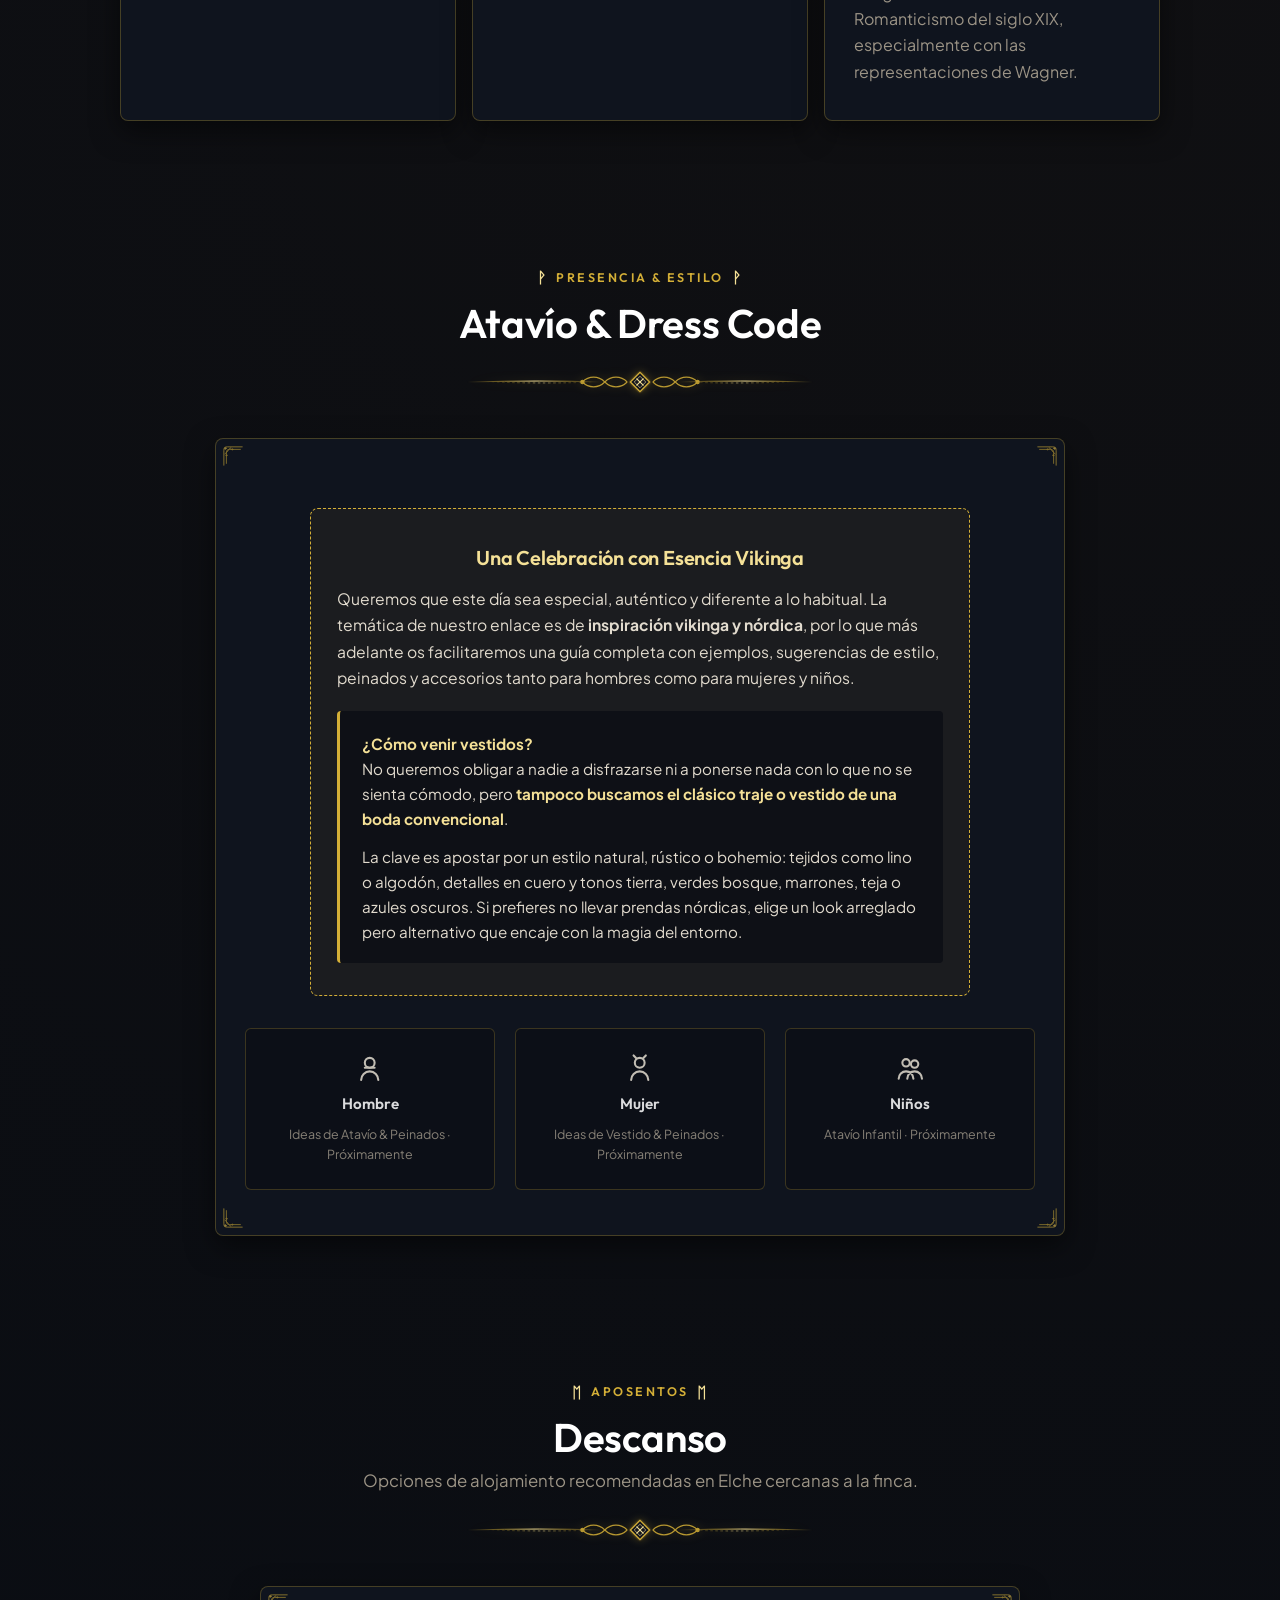
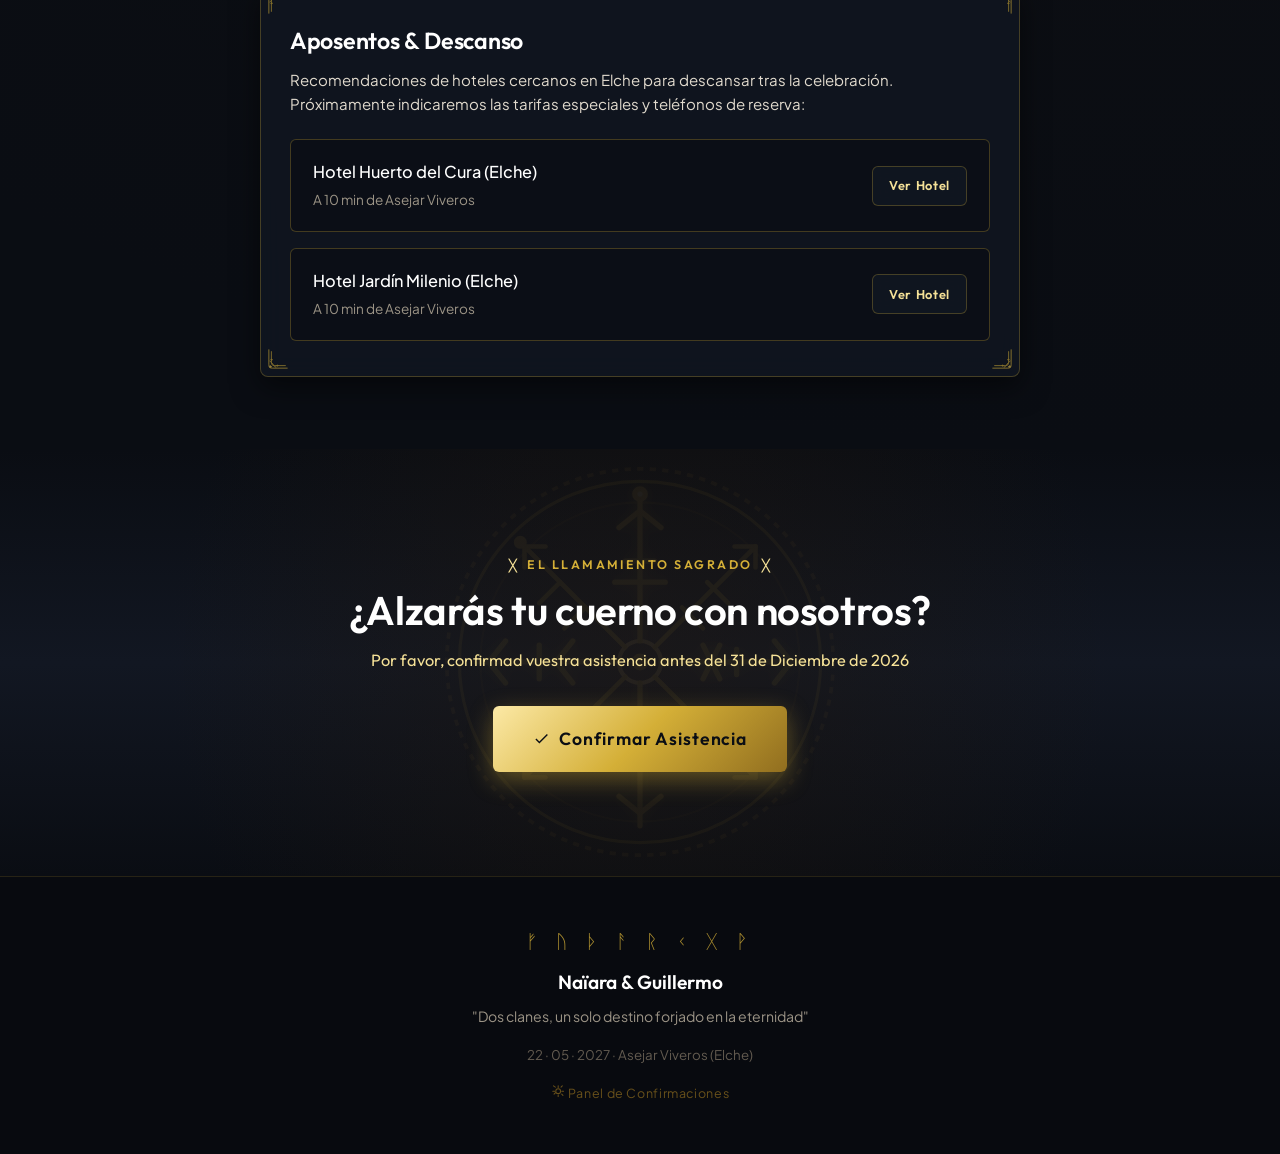
==== commit 6ce92daf: "Ajustes x3" ====
--- a/index.html
+++ b/index.html
@@ -334,8 +334,8 @@
           <div class="viking-divider"><img src="assets/svg/viking-divider.svg" alt="" /></div>
         </div>
         <div class="requirements-grid reveal">
+          <article class="viking-card requirement-card"><span class="requirement-mark" aria-hidden="true"><svg viewBox="0 0 24 24"><path d="M12 21S4 16.5 4 9.5A4.5 4.5 0 0 1 12 7a4.5 4.5 0 0 1 8 2.5c0 7-8 11.5-8 11.5z"/></svg></span><h3>Por parte de la novia</h3><p>De momento, ninguna. Venid cómodos y con ganas de celebrar.</p></article>
           <article class="viking-card requirement-card"><span class="requirement-mark" aria-hidden="true"><svg viewBox="0 0 24 24"><path d="M5 21 12 3l7 18M8 14h8"/></svg></span><h3>Por parte del novio</h3><p>Nadie puede llevar un martillo, salvo Guillermo.</p></article>
-          <article class="viking-card requirement-card"><span class="requirement-mark" aria-hidden="true"><svg viewBox="0 0 24 24"><path d="M12 21S4 16.5 4 9.5A4.5 4.5 0 0 1 12 7a4.5 4.5 0 0 1 8 2.5c0 7-8 11.5-8 11.5z"/></svg></span><h3>Por parte de la novia</h3><p>De momento, ninguna. Venid cómodos y con ganas de celebrar.</p></article>
           <article class="viking-card requirement-card"><span class="requirement-mark" aria-hidden="true"><svg viewBox="0 0 24 24"><path d="M12 3 4 7v5c0 4.7 3.4 8.7 8 10 4.6-1.3 8-5.3 8-10V7l-8-4zM8 12h8"/></svg></span><h3>Generales</h3><p>Nada de llevar cuernos. Aunque se asocian a los vikingos, no hay pruebas de que los usaran: la imagen nació sobre todo en el Romanticismo del siglo XIX, especialmente con las representaciones de Wagner.</p></article>
         </div>
       </div>
--- a/css/style.css
+++ b/css/style.css
@@ -239,6 +239,7 @@
   list-style: none;
   gap: 1.5rem;
   align-items: center;
+  margin-left: 1.5rem;
 }
 
 .nav-links a {
@@ -1034,6 +1035,7 @@
   border: 1px solid transparent;
   transition: color 0.2s ease, border-color 0.2s ease, background 0.2s ease;
   flex-shrink: 0;
+  margin-left: auto;
 }
 
 .nav-dashboard-icon:hover {
@@ -1258,6 +1260,10 @@
   .menu-toggle {
     display: flex;
     margin-left: auto; /* A la derecha del todo */
+  }
+
+  .nav-dashboard-icon {
+    margin-left: 0.6rem;
   }
 
   /* Menú desplegable móvil: nitidez total, z-index 2002 superior a cualquier blur */
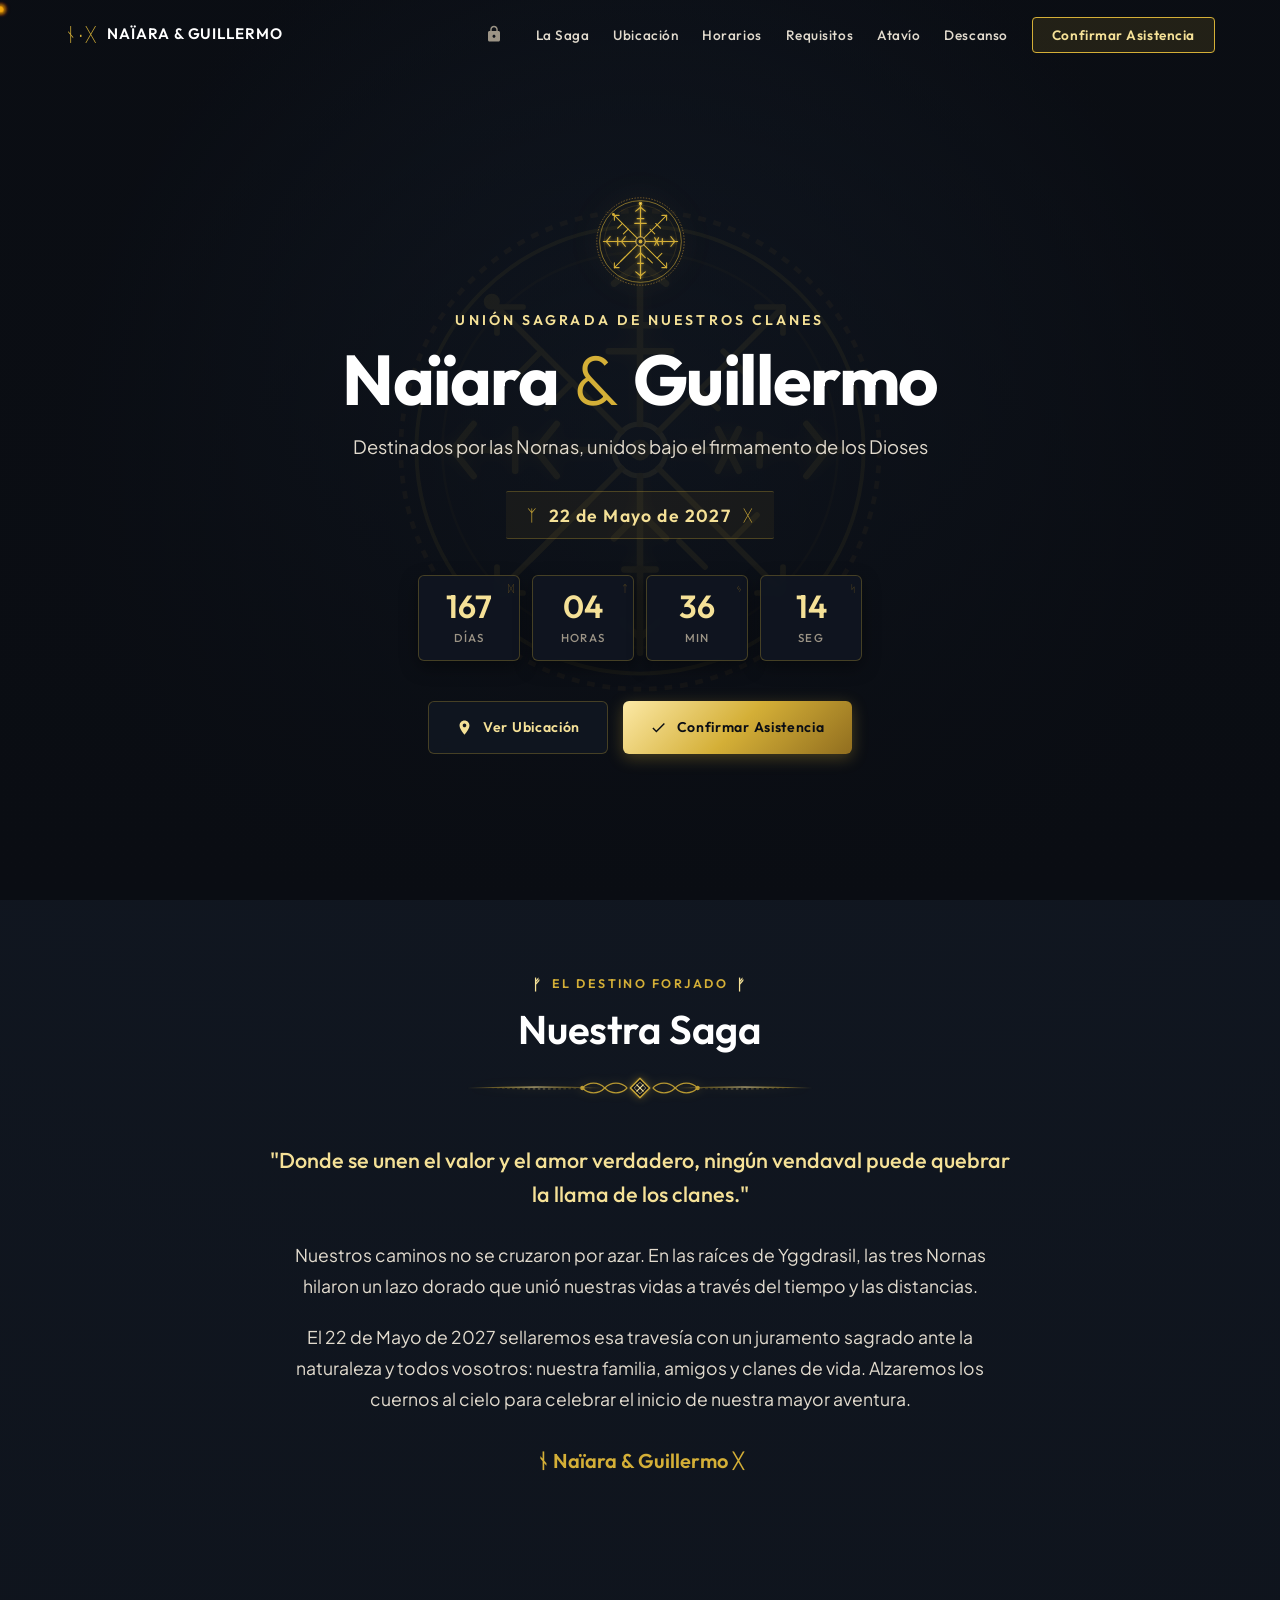
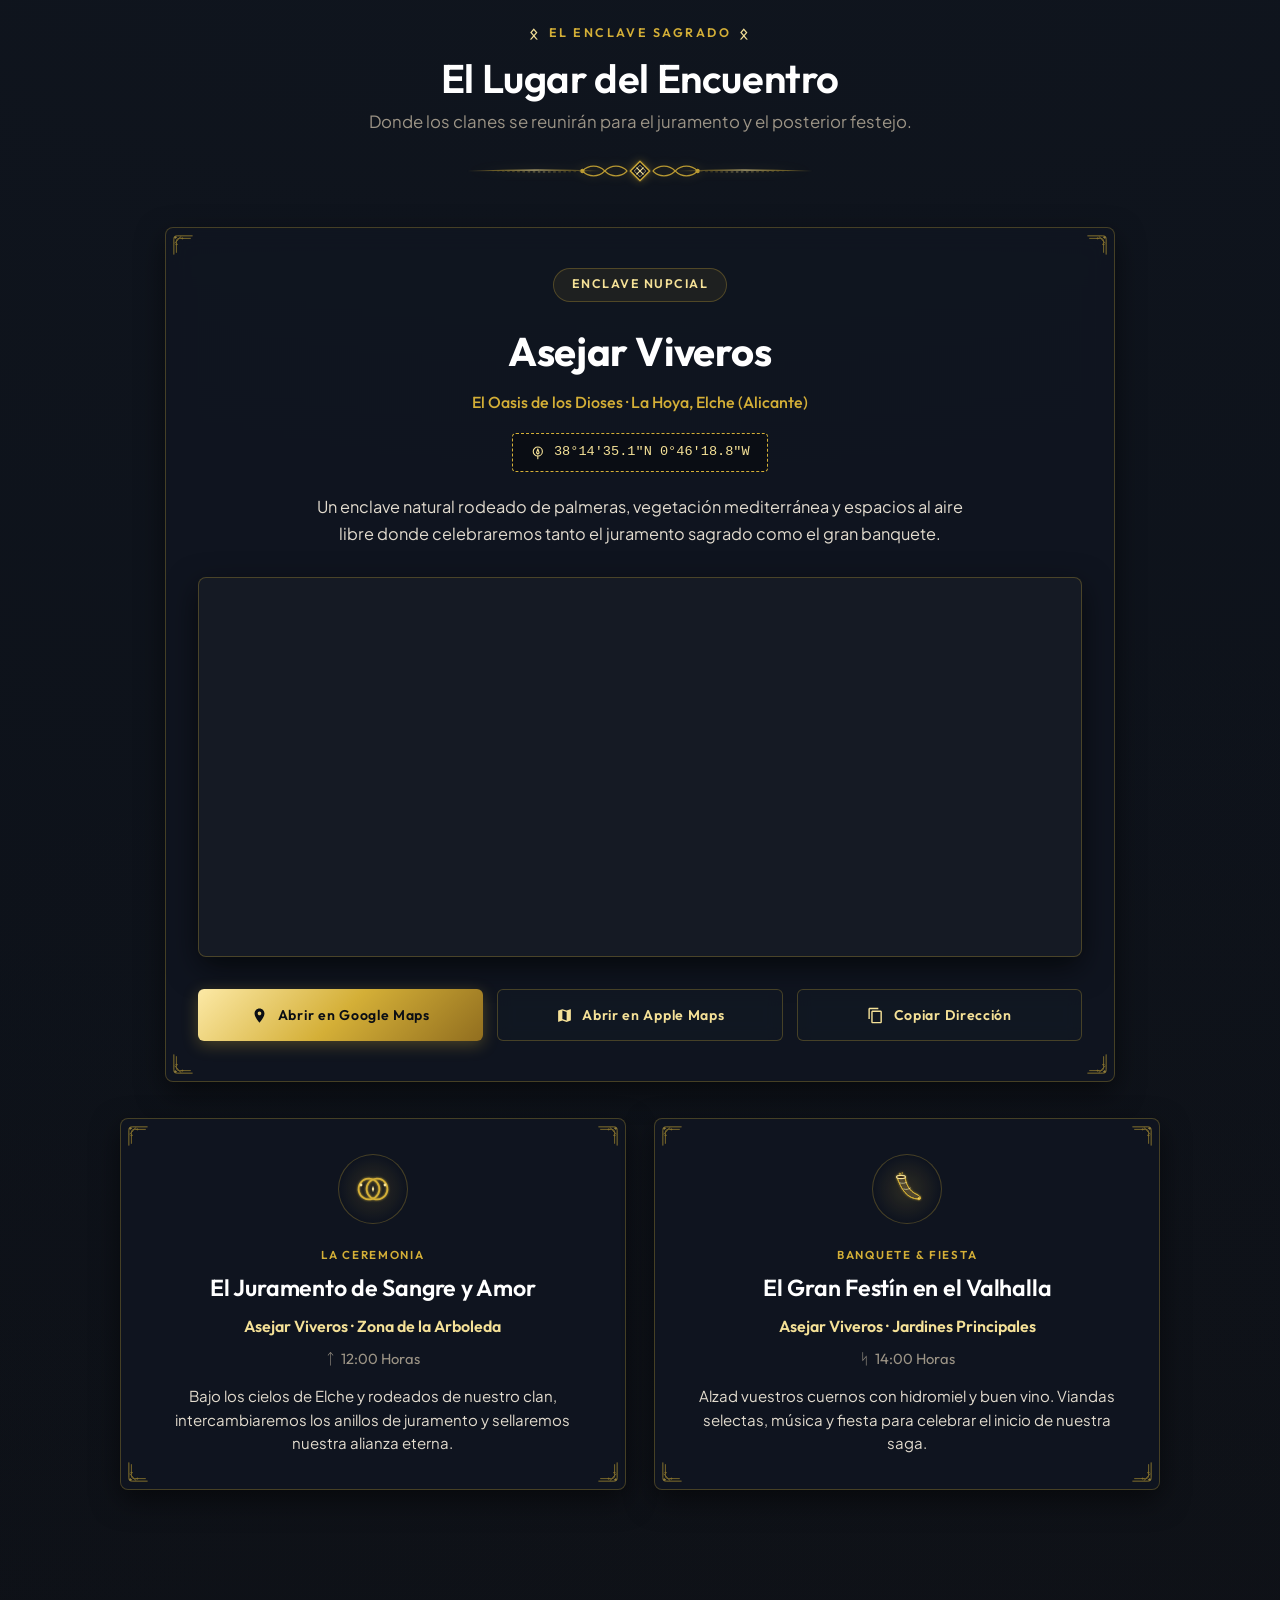
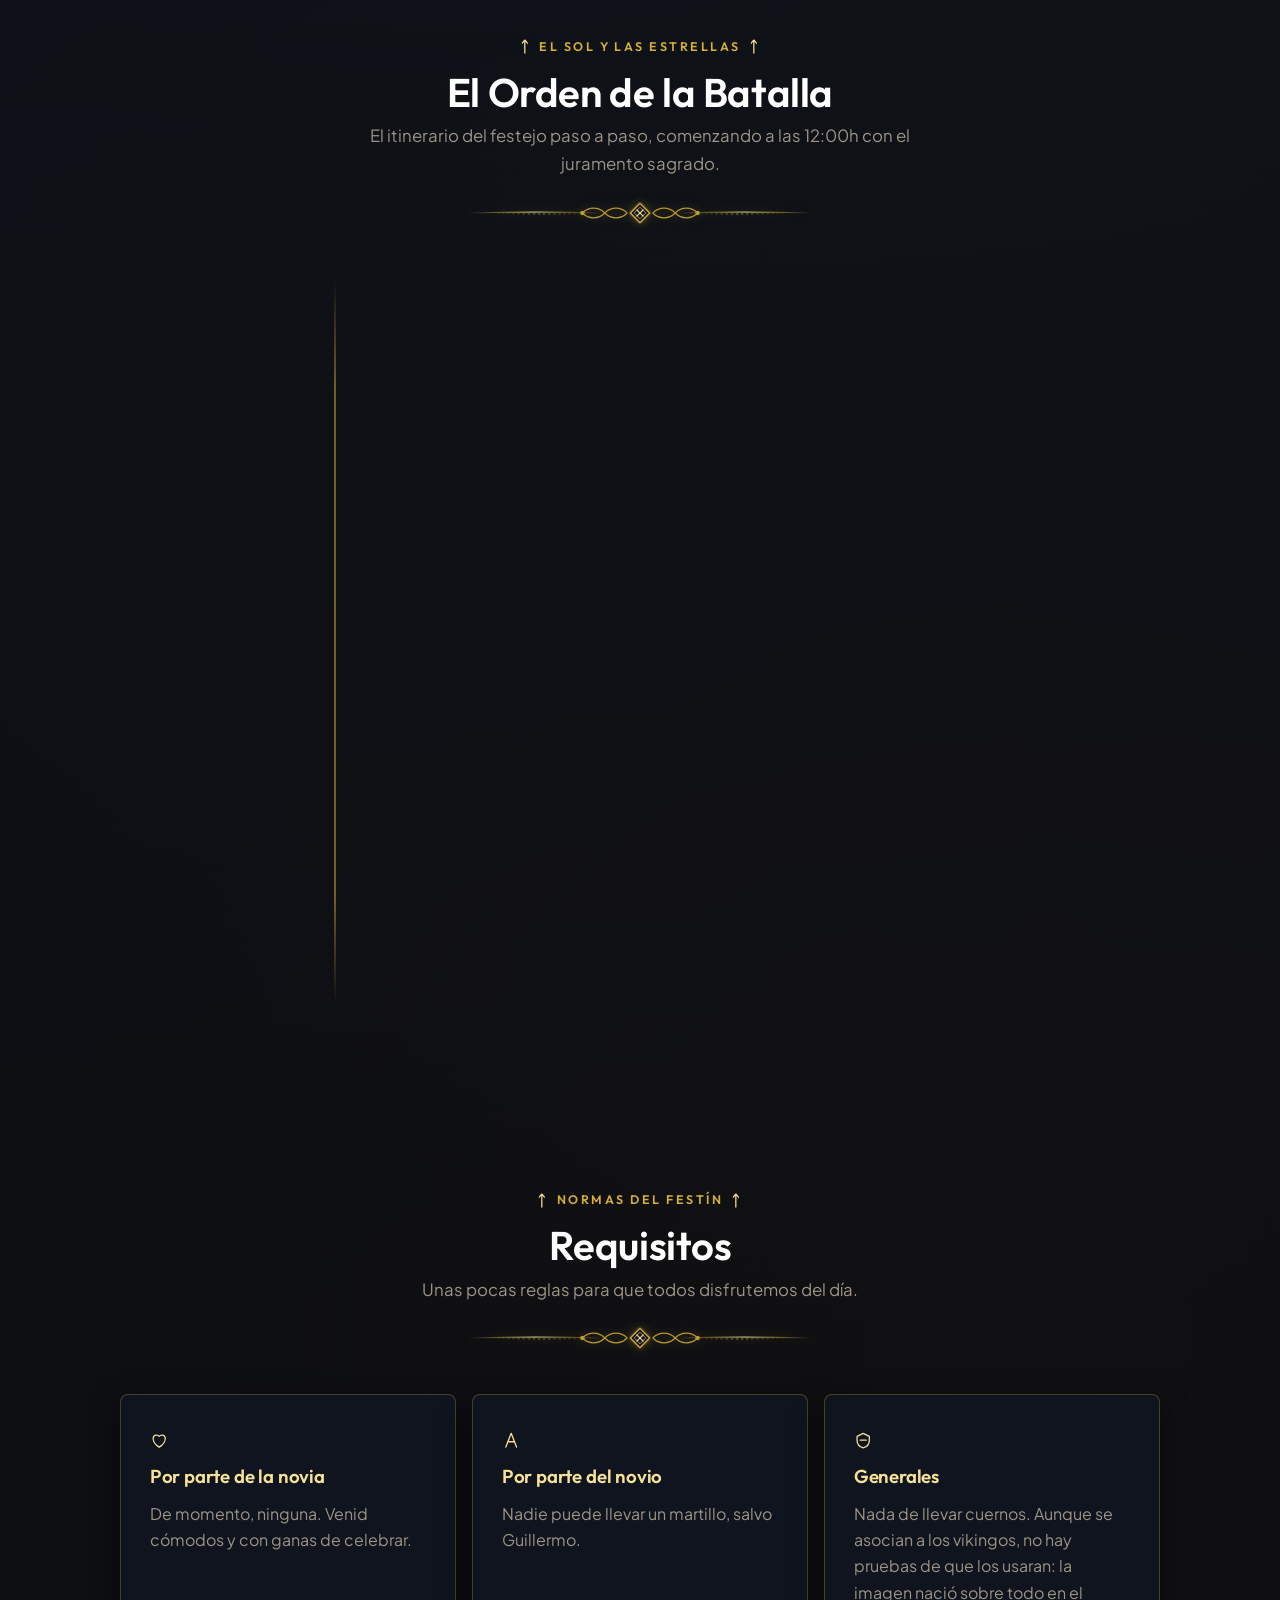
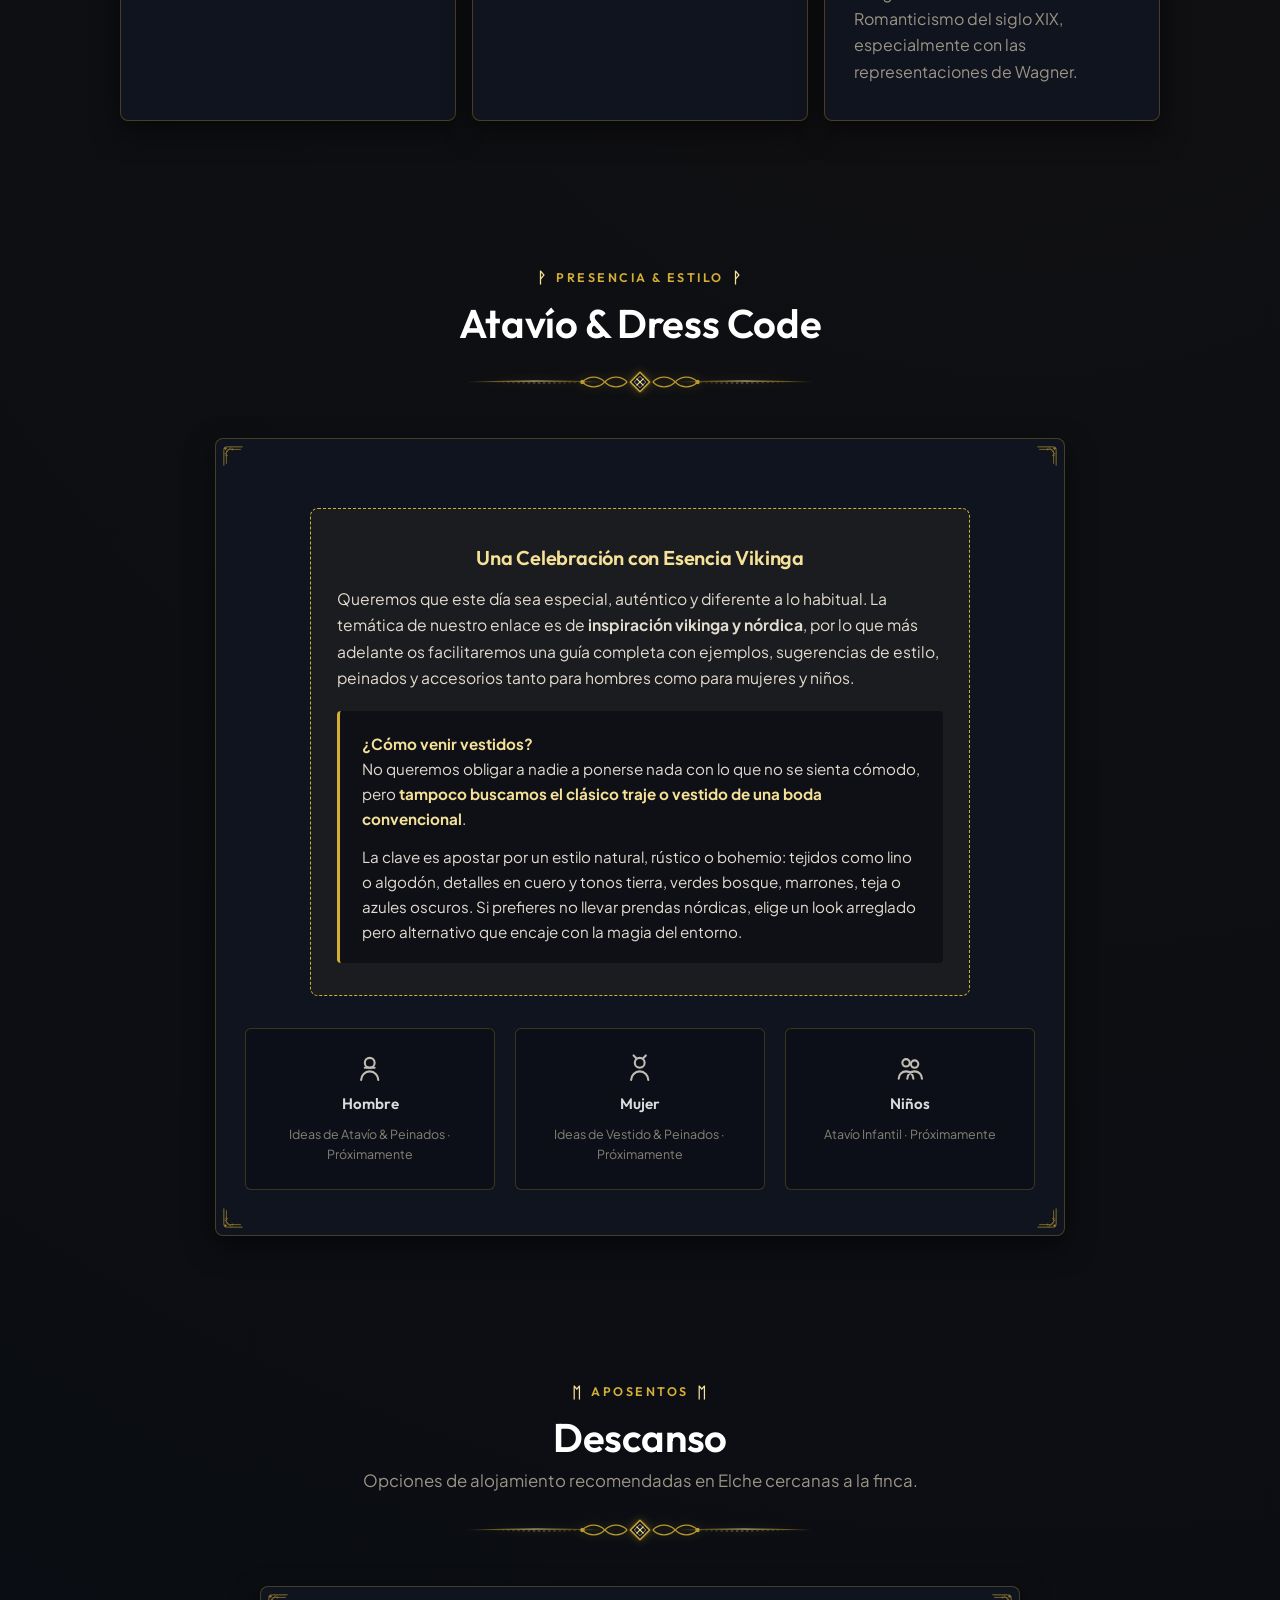
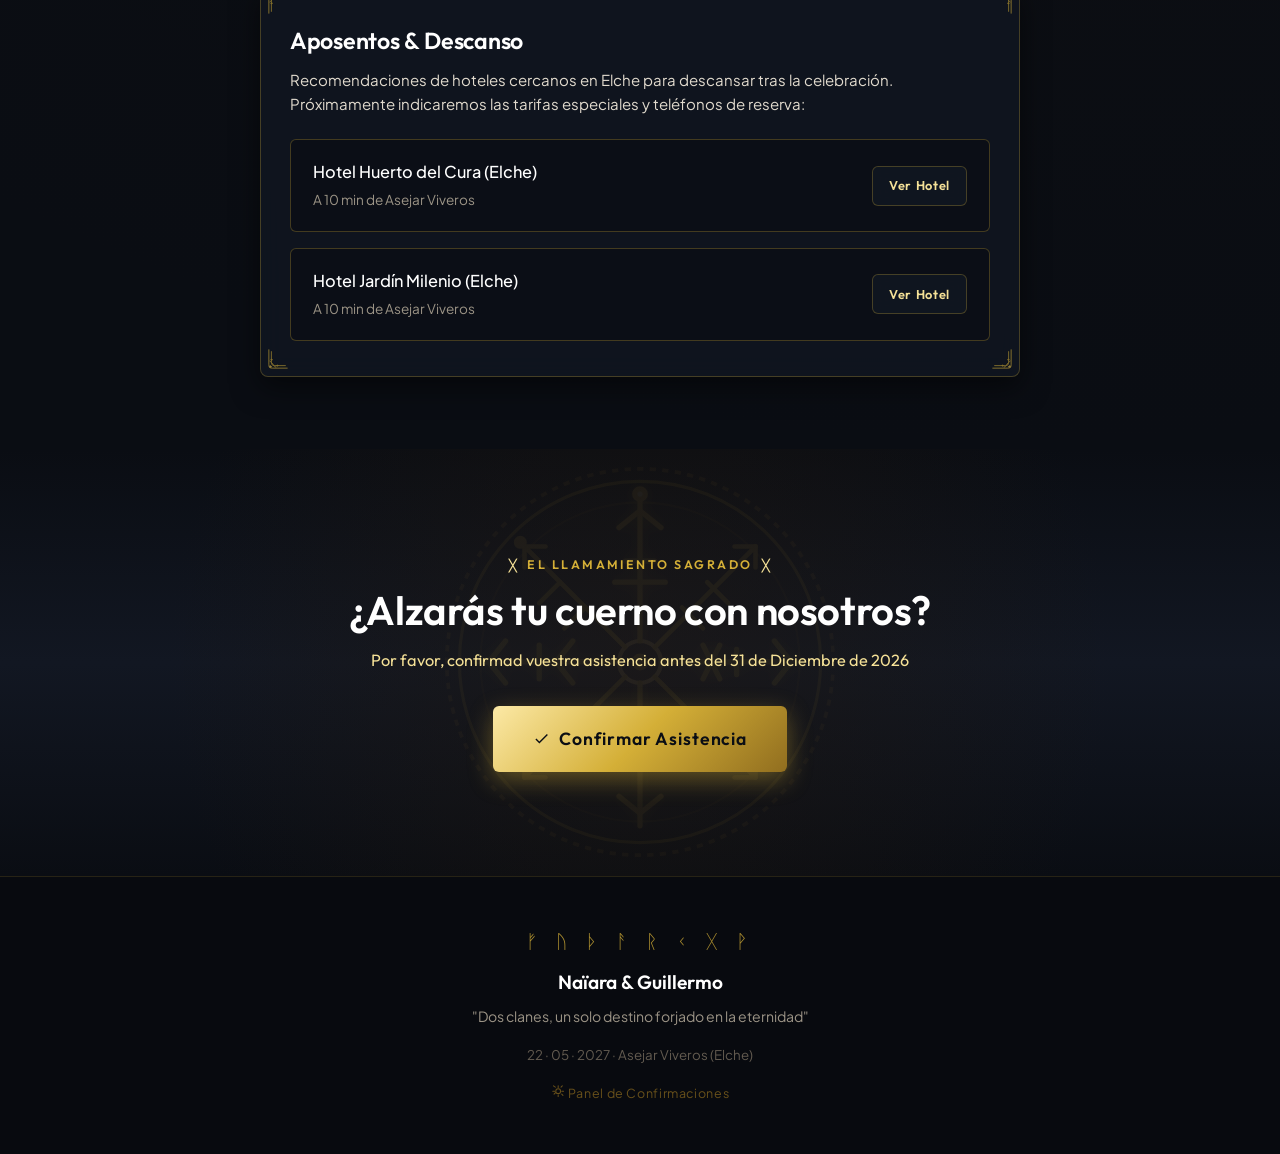
==== commit 4578abb1: "Ajuste literal" ====
--- a/index.html
+++ b/index.html
@@ -372,7 +372,7 @@
               <div class="atavio-clarification-box">
                 <p>
                   <strong>¿Cómo venir vestidos?</strong><br>
-                  No queremos obligar a nadie a disfrazarse ni a ponerse nada con lo que no se sienta cómodo, pero <strong>tampoco buscamos el clásico traje o vestido de una boda convencional</strong>.
+                  No queremos obligar a nadie a ponerse nada con lo que no se sienta cómodo, pero <strong>tampoco buscamos el clásico traje o vestido de una boda convencional</strong>.
                 </p>
                 <p style="margin-top: 0.8rem;">
                   La clave es apostar por un estilo natural, rústico o bohemio: tejidos como lino o algodón, detalles en cuero y tonos tierra, verdes bosque, marrones, teja o azules oscuros. Si prefieres no llevar prendas nórdicas, elige un look arreglado pero alternativo que encaje con la magia del entorno.
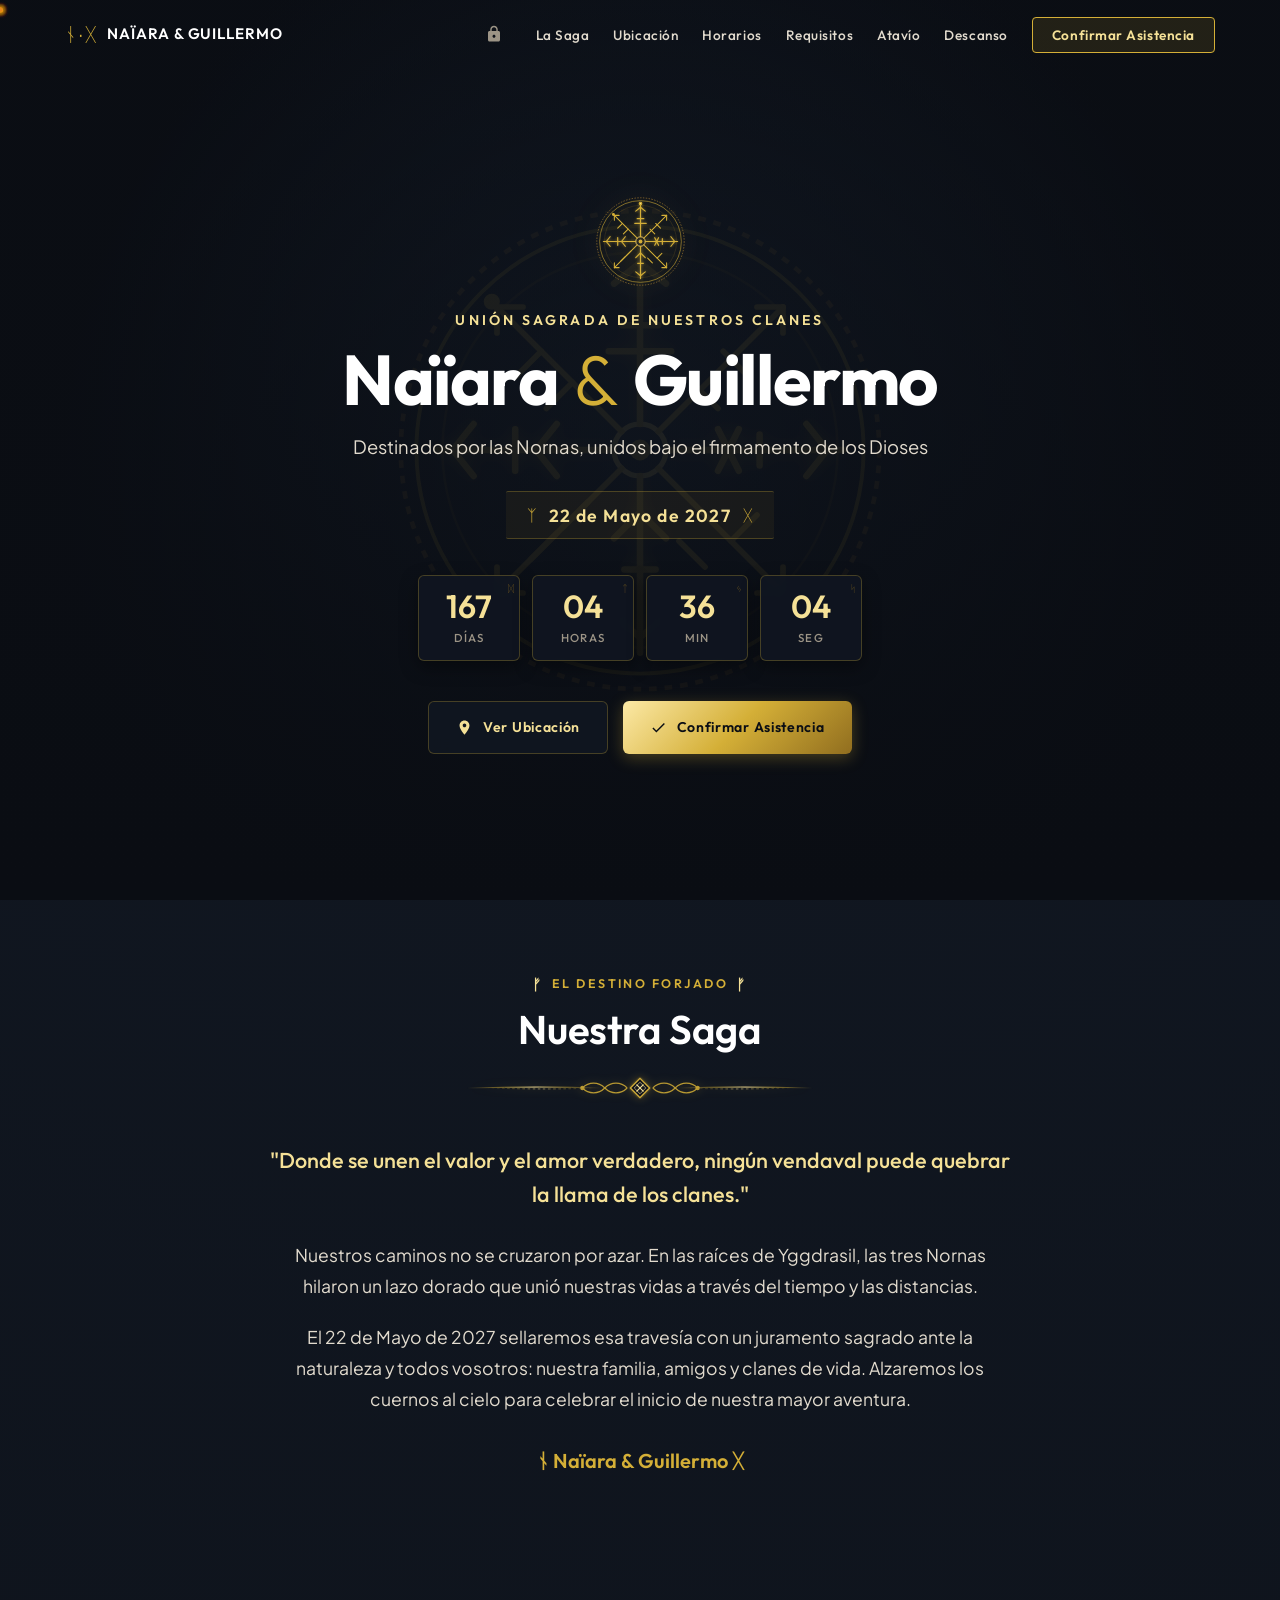
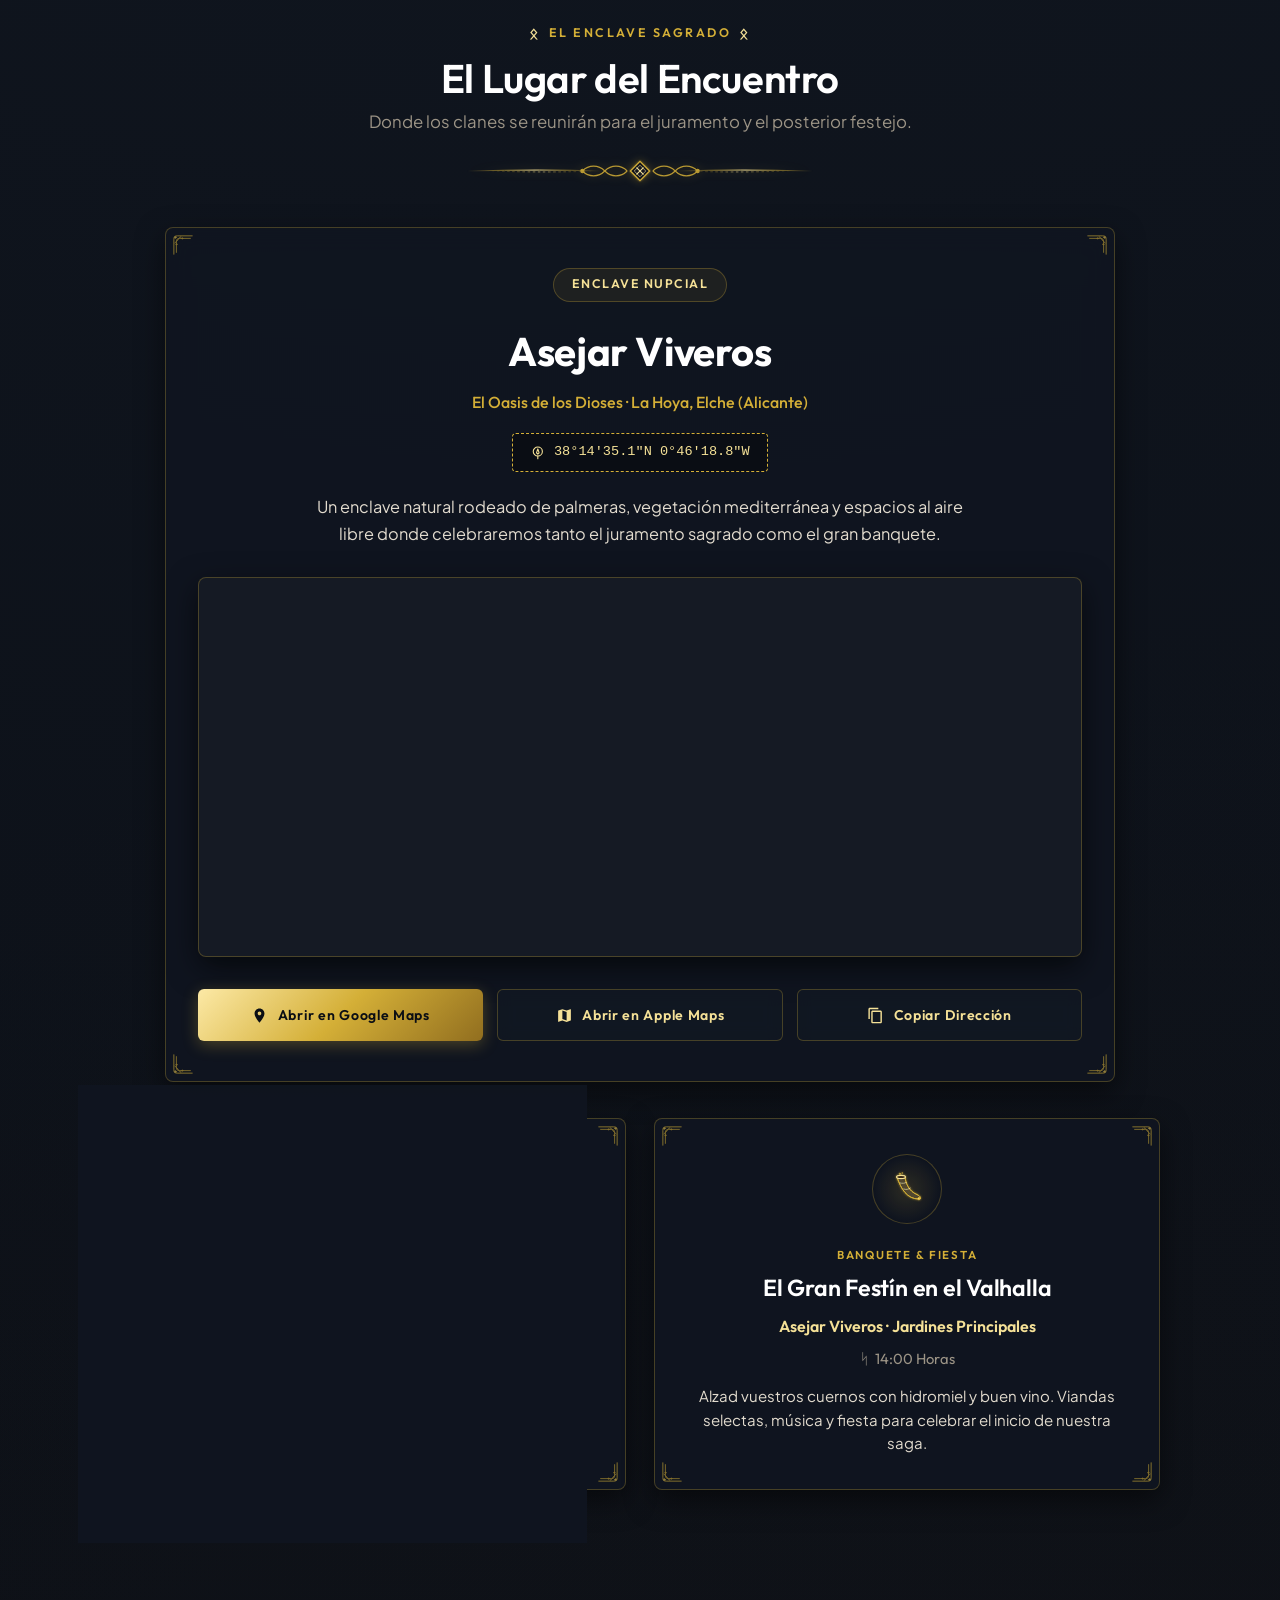
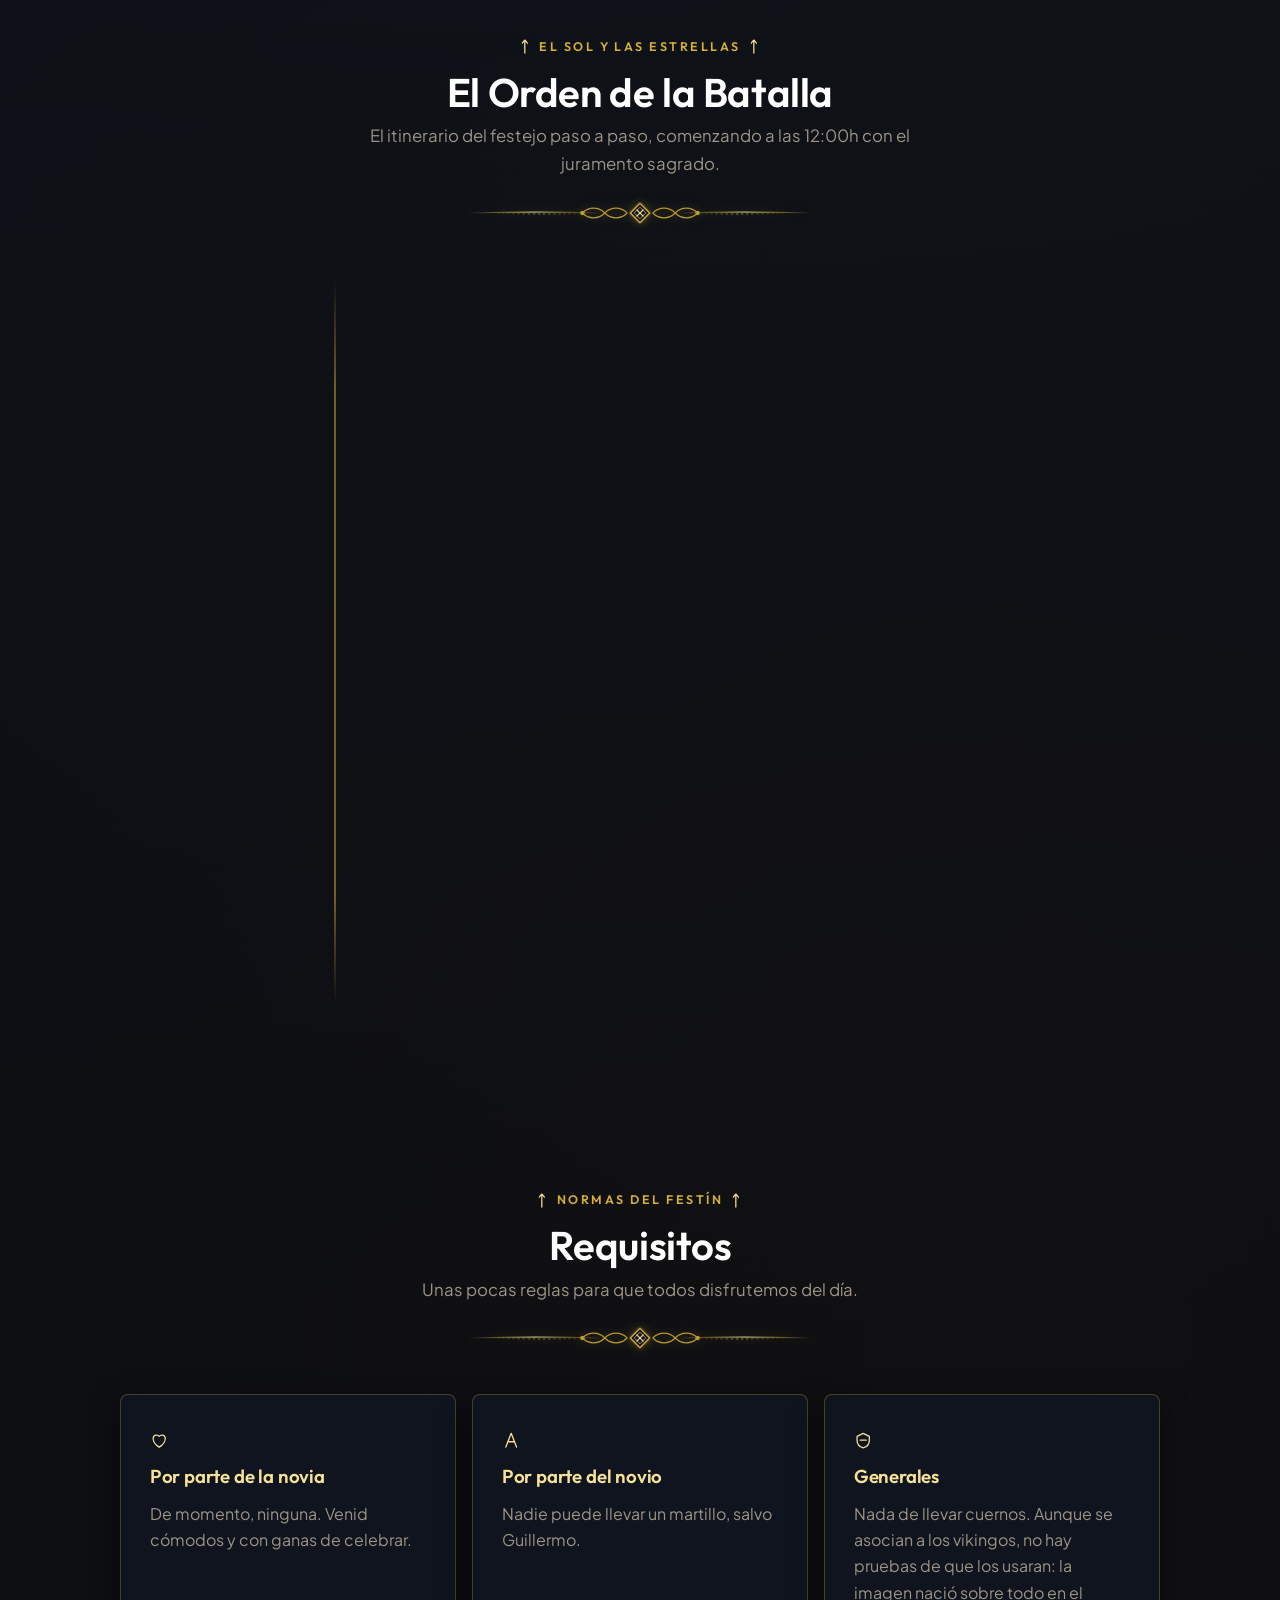
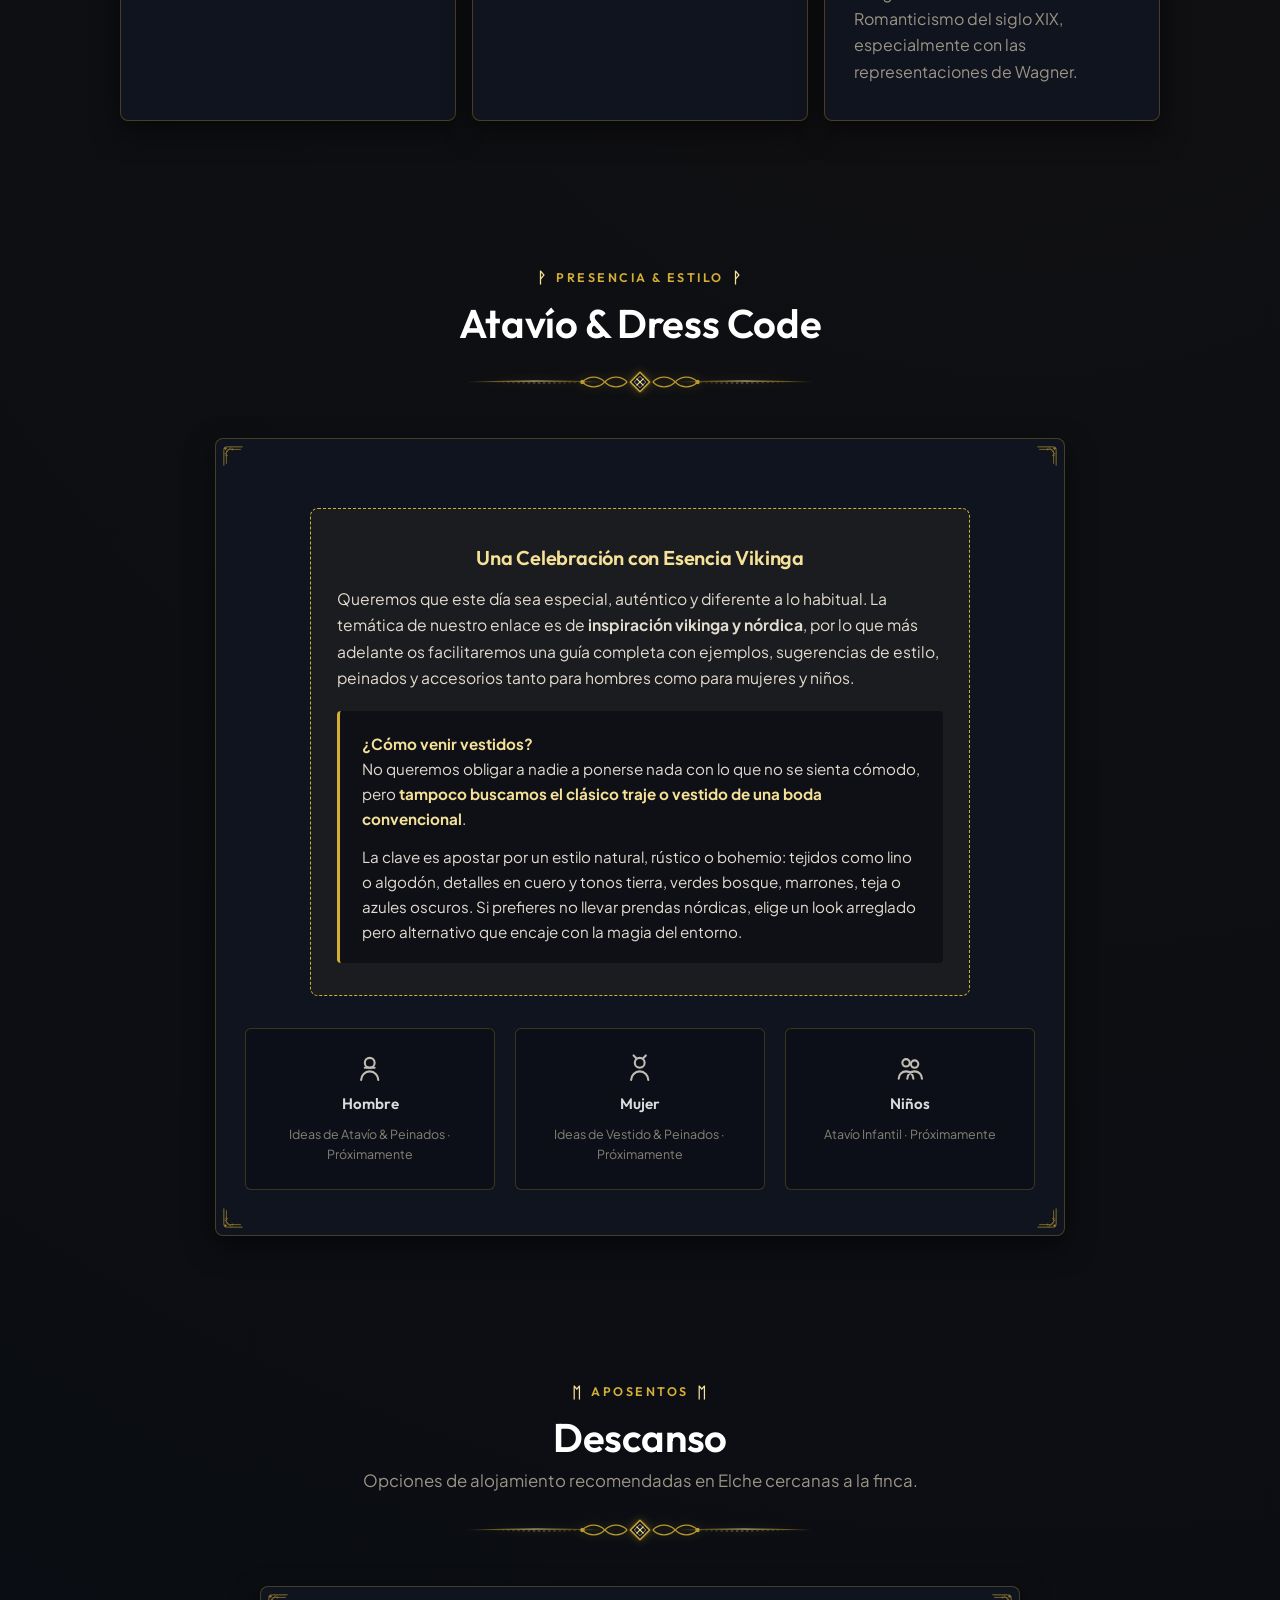
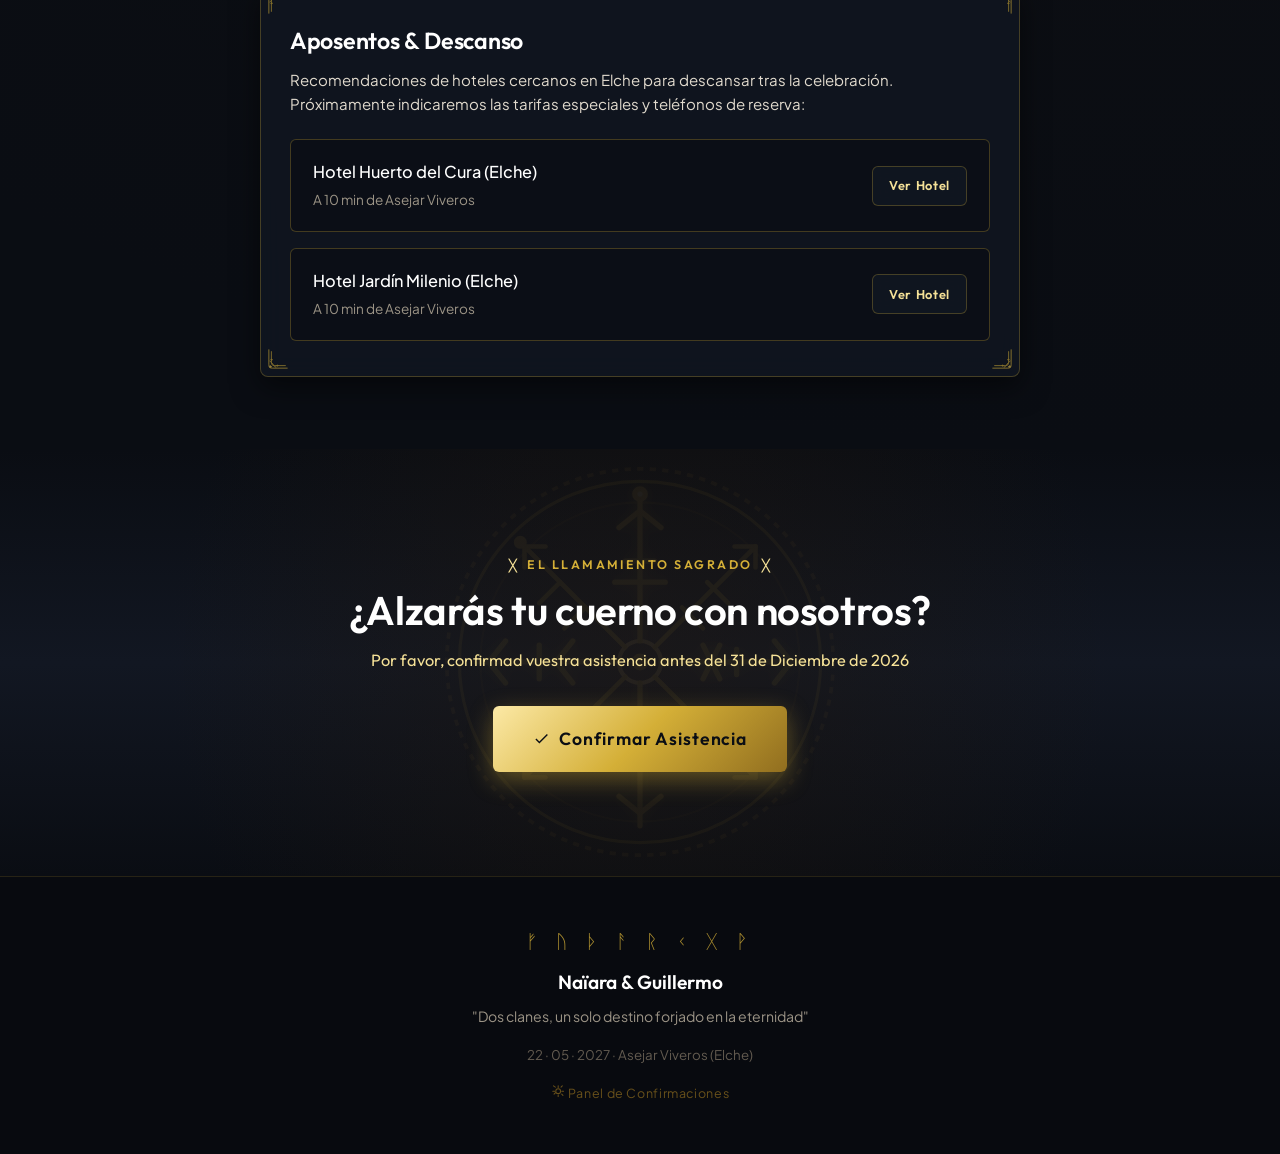
==== commit 70a49988: "Ajuste arquitectura" ====
--- a/index.html
+++ b/index.html
@@ -53,7 +53,7 @@
         </button>
 
         <!-- Icono discreto de acceso al panel (solo visible para los novios) -->
-        <a href="dashboard.html" class="nav-dashboard-icon" aria-label="Panel de administración" title="Panel de los Novios">
+        <a href="dashboard/" class="nav-dashboard-icon" aria-label="Panel de administración" title="Panel de los Novios">
           <svg viewBox="0 0 24 24" width="18" height="18" fill="currentColor">
             <path d="M18 8h-1V6c0-2.76-2.24-5-5-5S7 3.24 7 6v2H6c-1.1 0-2 .9-2 2v10c0 1.1.9 2 2 2h12c1.1 0 2-.9 2-2V10c0-1.1-.9-2-2-2zm-6 9c-1.1 0-2-.9-2-2s.9-2 2-2 2 .9 2 2-.9 2-2 2zm3.1-9H8.9V6c0-1.71 1.39-3.1 3.1-3.1 1.71 0 3.1 1.39 3.1 3.1v2z"/>
           </svg>
@@ -495,7 +495,7 @@
       <p class="footer-quote">"Dos clanes, un solo destino forjado en la eternidad"</p>
       <small style="color: #635b50;">22 · 05 · 2027 · Asejar Viveros (Elche)</small>
       <br>
-      <a href="dashboard.html" class="footer-admin-link"><span class="inline-svg-icon" aria-hidden="true"><svg viewBox="0 0 24 24"><path d="M12 3v3m0 12v3M3 12h3m12 0h3m-4.2-6.8 2.1-2.1m-13.8 13.8 2.1-2.1m0-9.6L4.1 3.1m13.8 13.8 2.1 2.1M16 12a4 4 0 1 1-8 0 4 4 0 0 1 8 0z"/></svg></span> Panel de Confirmaciones</a>
+      <a href="dashboard/" class="footer-admin-link"><span class="inline-svg-icon" aria-hidden="true"><svg viewBox="0 0 24 24"><path d="M12 3v3m0 12v3M3 12h3m12 0h3m-4.2-6.8 2.1-2.1m-13.8 13.8 2.1-2.1m0-9.6L4.1 3.1m13.8 13.8 2.1 2.1M16 12a4 4 0 1 1-8 0 4 4 0 0 1 8 0z"/></svg></span> Panel de Confirmaciones</a>
     </footer>
 
   </div>
--- a/css/style.css
+++ b/css/style.css
@@ -1272,6 +1272,7 @@
     top: 60px;
     left: 0;
     width: 100%;
+    margin: 0;
     background: #0c1017; /* Fondo opaco nítido para evitar cualquier desenfoque de texto */
     flex-direction: column;
     padding: 2.2rem 1.5rem;
